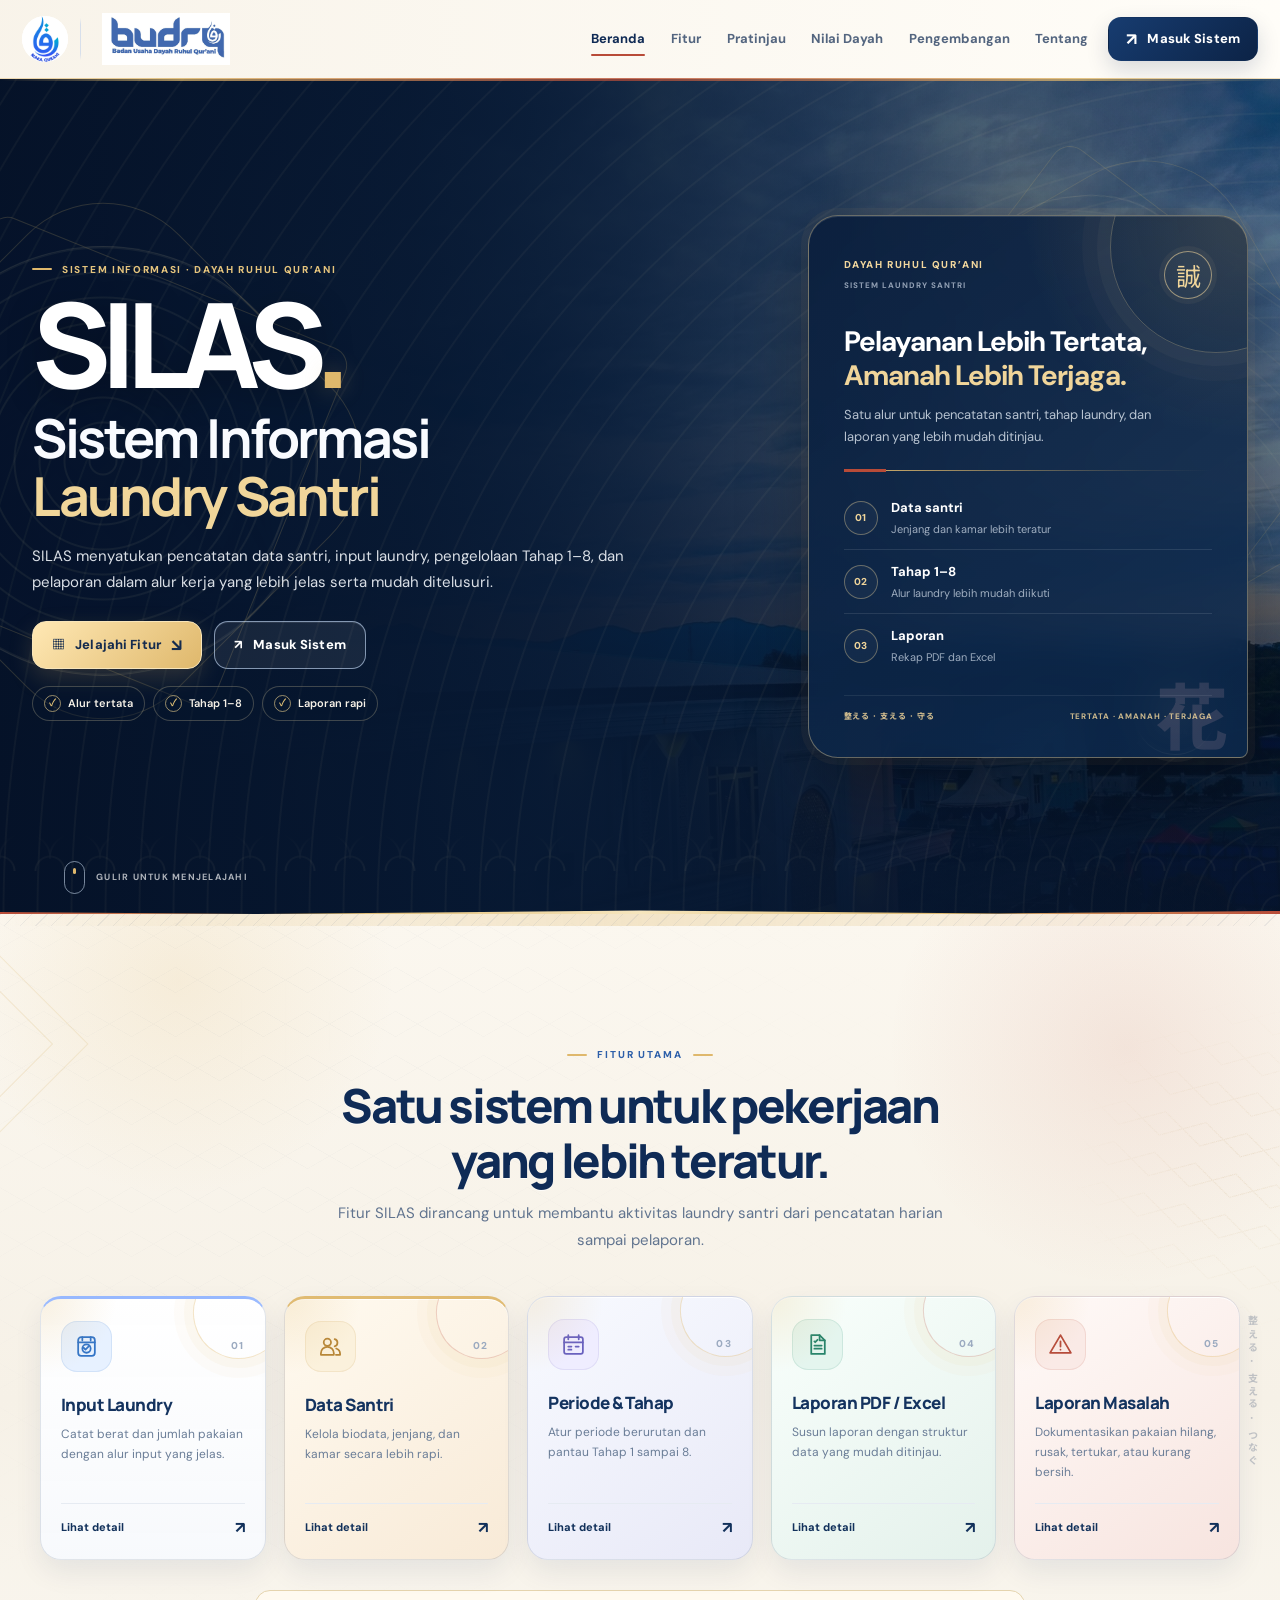
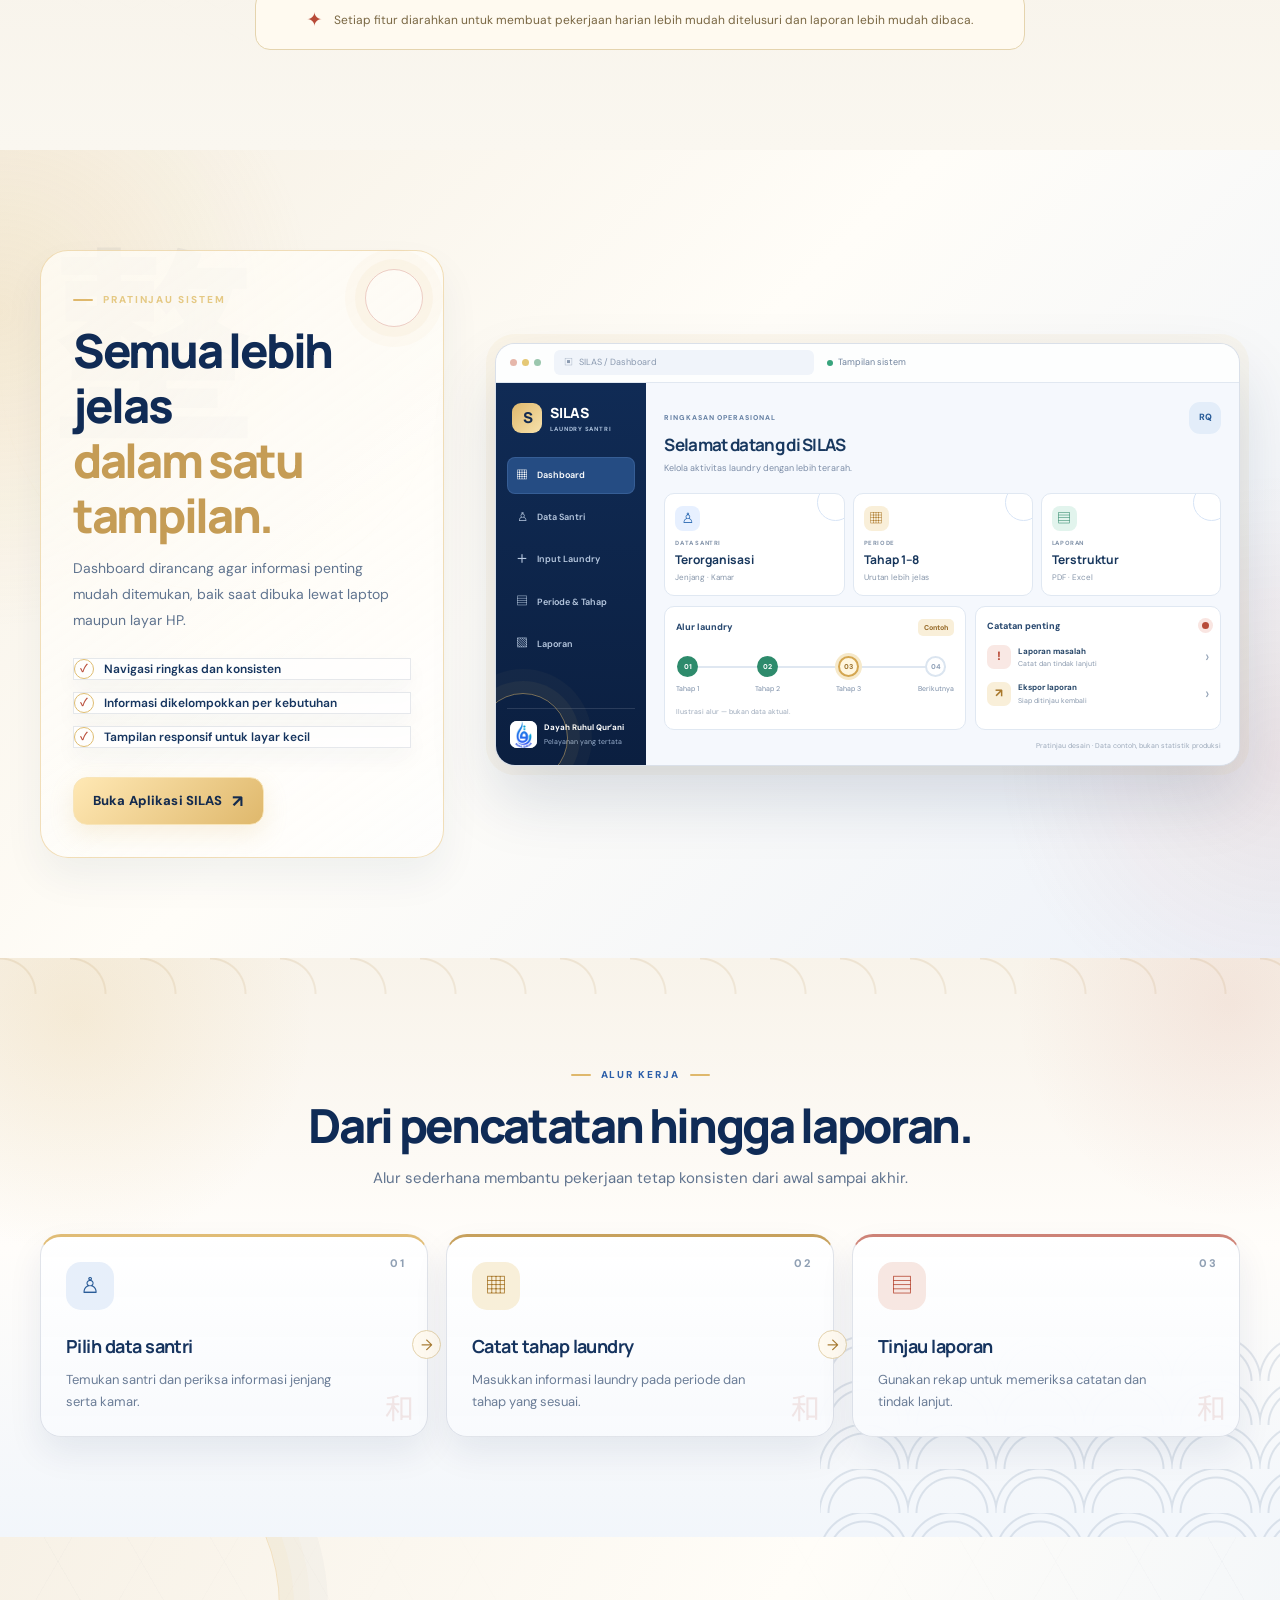
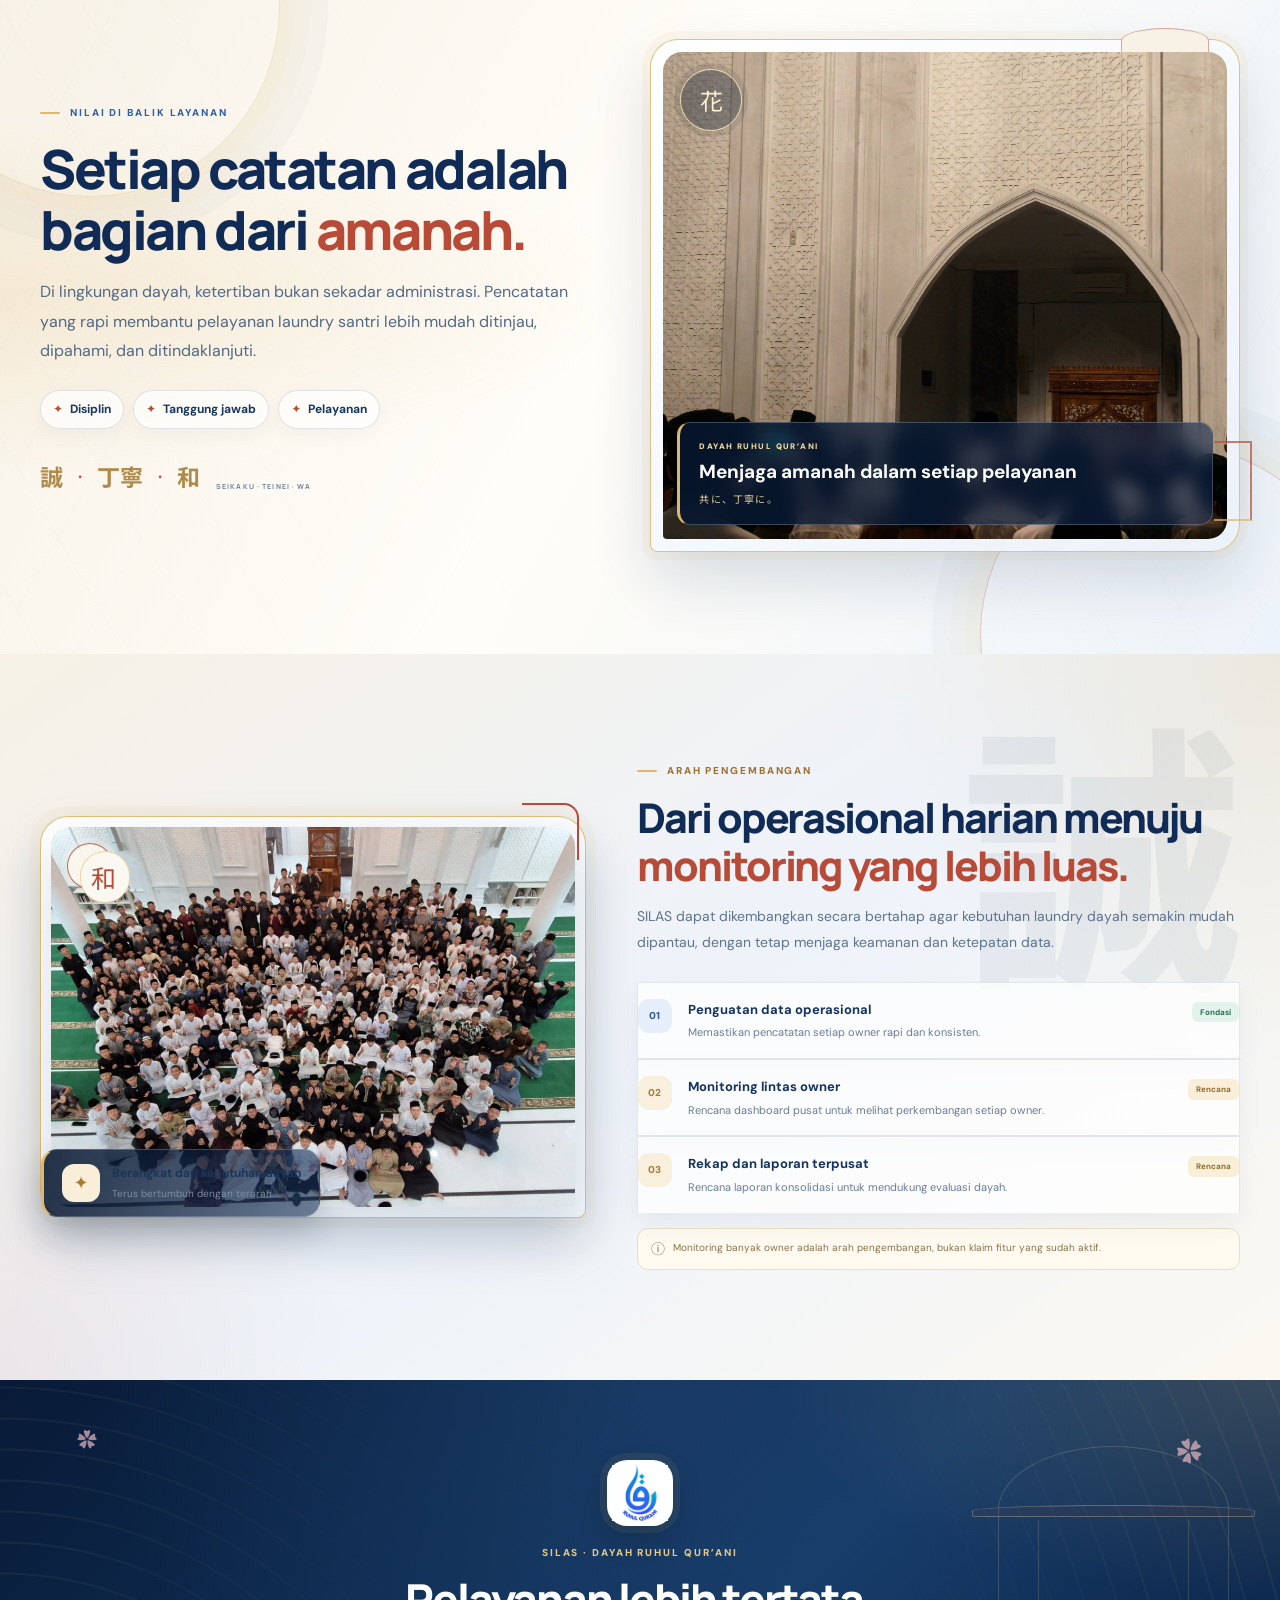
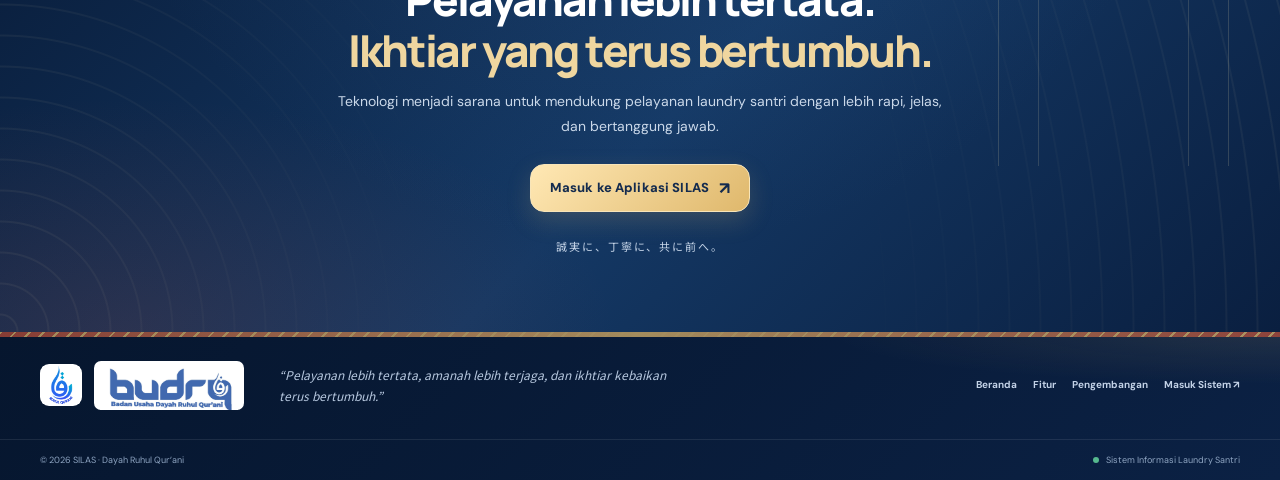
==== landing.html @ 818251e2 "Update SILAS cinematic login animation" ====
<!doctype html>
<html lang="id">
<head>
  <meta charset="utf-8">
  <meta name="viewport" content="width=device-width, initial-scale=1, viewport-fit=cover">
  <meta name="theme-color" content="#102b55">
  <meta name="description" content="SILAS — Sistem Informasi Laundry Santri Dayah Ruhul Qur’ani. Pengelolaan laundry yang lebih tertata, mudah dipantau, dan informatif.">
  <title>SILAS — Sistem Informasi Laundry Santri</title>
  <link rel="preload" as="image" href="./assets/landing/hero-masjid.jpg" fetchpriority="high">
  <link rel="stylesheet" href="./landing.css">
</head>
<body>
  <div class="intro-screen" id="introScreen" aria-label="Pembuka SILAS">
    <div class="intro-japanese-pattern" aria-hidden="true"></div>
    <div class="intro-sun" aria-hidden="true"></div>
    <div class="intro-orbit intro-orbit-one" aria-hidden="true"></div>
    <div class="intro-orbit intro-orbit-two" aria-hidden="true"></div>
    <div class="intro-emblem">
      <span class="intro-emblem-ring" aria-hidden="true"></span>
      <img src="./assets/landing/logo-ruhul-qurani.png" alt="Logo Dayah Ruhul Qur’ani">
      <span class="intro-emblem-glint" aria-hidden="true"></span>
    </div>
    <span class="intro-kicker">DAYAH RUHUL QUR’ANI</span>
    <h2 class="intro-title">Pelayanan Lebih Tertata</h2>
    <p class="intro-subtitle">SILAS · Sistem Informasi Laundry Santri</p>
    <span class="intro-japanese" lang="ja">誠実 · 丁寧 · 責任</span>
    <div class="intro-loader" aria-hidden="true"><span></span></div>
    <button class="intro-skip" id="skipIntro" type="button">Lewati pembuka <span aria-hidden="true">↗</span></button>
  </div>
  <div class="scroll-progress" id="scrollProgress" aria-hidden="true"></div>
  <header class="site-header" id="siteHeader">
    <div class="header-inner">
      <a class="brand-lockup" href="#beranda" aria-label="SILAS — Beranda">
        <span class="brand-rq-wrap"><img class="brand-rq" src="./assets/landing/logo-ruhul-qurani.png" alt="Logo Dayah Ruhul Qur’ani"></span>
        <span class="brand-divider" aria-hidden="true"></span>
        <span class="brand-bud-wrap"><img class="brand-bud" src="./assets/landing/logo-bud-rq.jpg" alt="Logo Badan Usaha Dayah Ruhul Qur’ani"></span>
      </a>

      <nav class="nav-menu" id="navMenu" aria-label="Navigasi utama">
        <a class="nav-link active" href="#beranda">Beranda</a>
        <a class="nav-link" href="#fitur">Fitur</a>
        <a class="nav-link" href="#pratinjau">Pratinjau</a>
        <a class="nav-link" href="#semangat">Nilai Dayah</a>
        <a class="nav-link" href="#pengembangan">Pengembangan</a>
        <a class="nav-link" href="#tentang">Tentang</a>
        <a class="nav-mobile-cta" href="./sistem.html">Masuk ke SILAS <span aria-hidden="true">↗</span></a>
      </nav>

      <div class="header-actions">
        <a class="button button-navy header-cta" href="./sistem.html"><span class="button-icon" aria-hidden="true">↗</span><span class="header-cta-label">Masuk Sistem</span></a>
        <button class="menu-toggle" id="menuToggle" type="button" aria-label="Buka menu" aria-controls="navMenu" aria-expanded="false">
          <span></span><span></span><span></span>
        </button>
      </div>
    </div>
  </header>

  <main>
    <section class="hero" id="beranda" aria-labelledby="heroTitle">
      <div class="hero-shade" aria-hidden="true"></div>
      <div class="hero-particles" id="heroParticles" aria-hidden="true"></div>
      <div class="hero-pattern hero-pattern-left" aria-hidden="true"></div>
      <div class="hero-pattern hero-pattern-right" aria-hidden="true"></div>
      <div class="hero-torii-outline" aria-hidden="true"><span></span></div>
      <div class="hero-japanese-seal" aria-hidden="true"><span lang="ja">誠</span><small>SEISHIN</small></div>
      <div class="hero-seigaiha" aria-hidden="true"></div>
      <div class="hero-inner page-width">
        <div class="hero-copy">
          <div class="eyebrow eyebrow-light"><span class="eyebrow-mark"></span> SISTEM INFORMASI · DAYAH RUHUL QUR’ANI</div>
          <div class="hero-wordmark" aria-label="SILAS">SILAS<span>.</span></div>
          <h1 id="heroTitle">Sistem Informasi<br><em>Laundry Santri</em></h1>
          <p class="hero-description">SILAS menyatukan pencatatan data santri, input laundry, pengelolaan Tahap 1–8, dan pelaporan dalam alur kerja yang lebih jelas serta mudah ditelusuri.</p>
          <div class="hero-actions">
            <a class="button button-gold" href="#fitur"><span aria-hidden="true">▦</span> Jelajahi Fitur <span class="button-arrow" aria-hidden="true">↘</span></a>
            <a class="button button-glass" href="./sistem.html"><span aria-hidden="true">↗</span> Masuk Sistem</a>
          </div>
          <div class="hero-assurances" aria-label="Keunggulan SILAS">
            <span><i aria-hidden="true">✓</i> Alur tertata</span>
            <span><i aria-hidden="true">✓</i> Tahap 1–8</span>
            <span><i aria-hidden="true">✓</i> Laporan rapi</span>
          </div>
        </div>
        <aside class="hero-panel reveal" aria-label="Ringkasan SILAS">
          <div class="hero-panel-heading">
            <div>
              <span class="hero-panel-kicker">DAYAH RUHUL QUR’ANI</span>
              <span class="hero-panel-overline">SISTEM LAUNDRY SANTRI</span>
            </div>
            <span class="hero-panel-seal" lang="ja" aria-label="Makoto, ketulusan">誠</span>
          </div>

          <h2>Pelayanan Lebih Tertata,<br><em>Amanah Lebih Terjaga.</em></h2>
          <p class="hero-panel-description">Satu alur untuk pencatatan santri, tahap laundry, dan laporan yang lebih mudah ditinjau.</p>

          <div class="hero-panel-divider" aria-hidden="true"><span></span></div>

          <div class="hero-panel-points">
            <div class="hero-panel-point">
              <span class="hero-point-number">01</span>
              <span><strong>Data santri</strong><small>Jenjang dan kamar lebih teratur</small></span>
            </div>
            <div class="hero-panel-point">
              <span class="hero-point-number">02</span>
              <span><strong>Tahap 1–8</strong><small>Alur laundry lebih mudah diikuti</small></span>
            </div>
            <div class="hero-panel-point">
              <span class="hero-point-number">03</span>
              <span><strong>Laporan</strong><small>Rekap PDF dan Excel</small></span>
            </div>
          </div>

          <div class="hero-panel-footer">
            <span lang="ja">整える · 支える · 守る</span>
            <span>TERTATA · AMANAH · TERJAGA</span>
          </div>
        </aside>
        <a class="scroll-cue" href="#fitur" aria-label="Gulir ke fitur"><span></span> GULIR UNTUK MENJELAJAHI</a>
      </div>
      <div class="hero-bottom-accent" aria-hidden="true"></div>
    </section>

    <section class="section features-section" id="fitur" aria-labelledby="featuresTitle">
      <div class="section-ornament ornament-left" aria-hidden="true"></div>
      <div class="asanoha-watermark asanoha-watermark-features" aria-hidden="true"></div>
      <div class="japanese-side-label" lang="ja" aria-hidden="true">整える · 支える · つなぐ</div>
      <div class="page-width">
        <div class="section-heading reveal">
          <span class="eyebrow"><span class="eyebrow-mark"></span> FITUR UTAMA <span class="eyebrow-mark"></span></span>
          <h2 id="featuresTitle">Satu sistem untuk pekerjaan<br class="desktop-break"> yang lebih teratur.</h2>
          <p>Fitur SILAS dirancang untuk membantu aktivitas laundry santri dari pencatatan harian sampai pelaporan.</p>
        </div>

        <div class="feature-grid">
          <article class="feature-card feature-blue reveal" style="--reveal-delay:0ms">
            <div class="feature-card-top"><span class="feature-icon" aria-hidden="true"><svg viewBox="0 0 24 24"><rect x="4" y="3" width="16" height="18" rx="3"/><path d="M8 3v3m8-3v3M4 8h16"/><circle cx="12" cy="14" r="4"/><path d="M14.8 11.2 11 15l-1.8-1.8"/></svg></span><span class="feature-number">01</span></div>
            <h3>Input Laundry</h3><p>Catat berat dan jumlah pakaian dengan alur input yang jelas.</p>
            <button class="feature-detail" type="button" data-feature="input">Lihat detail <span aria-hidden="true">↗</span></button>
          </article>
          <article class="feature-card feature-gold reveal" style="--reveal-delay:70ms">
            <div class="feature-card-top"><span class="feature-icon" aria-hidden="true"><svg viewBox="0 0 24 24"><circle cx="9" cy="8" r="3.5"/><path d="M2.8 20v-1.5a6.2 6.2 0 0 1 12.4 0V20z"/><path d="M16 5a3.5 3.5 0 0 1 0 6.8m1.5 2.1a5.4 5.4 0 0 1 3.7 5.1V20h-4"/></svg></span><span class="feature-number">02</span></div>
            <h3>Data Santri</h3><p>Kelola biodata, jenjang, dan kamar secara lebih rapi.</p>
            <button class="feature-detail" type="button" data-feature="santri">Lihat detail <span aria-hidden="true">↗</span></button>
          </article>
          <article class="feature-card feature-indigo reveal" style="--reveal-delay:140ms">
            <div class="feature-card-top"><span class="feature-icon" aria-hidden="true"><svg viewBox="0 0 24 24"><rect x="3" y="5" width="18" height="16" rx="2"/><path d="M7 3v4m10-4v4M3 10h18M7 14h3m4 0h3m-10 3h3"/></svg></span><span class="feature-number">03</span></div>
            <h3>Periode &amp; Tahap</h3><p>Atur periode berurutan dan pantau Tahap 1 sampai 8.</p>
            <button class="feature-detail" type="button" data-feature="periode">Lihat detail <span aria-hidden="true">↗</span></button>
          </article>
          <article class="feature-card feature-green reveal" style="--reveal-delay:210ms">
            <div class="feature-card-top"><span class="feature-icon" aria-hidden="true"><svg viewBox="0 0 24 24"><path d="M6 3h8l5 5v13H6z"/><path d="M14 3v5h5M9 13h7m-7 3h7"/><path d="m9 9 .8.8L12 7.5"/></svg></span><span class="feature-number">04</span></div>
            <h3>Laporan PDF / Excel</h3><p>Susun laporan dengan struktur data yang mudah ditinjau.</p>
            <button class="feature-detail" type="button" data-feature="laporan">Lihat detail <span aria-hidden="true">↗</span></button>
          </article>
          <article class="feature-card feature-red reveal" style="--reveal-delay:280ms">
            <div class="feature-card-top"><span class="feature-icon" aria-hidden="true"><svg viewBox="0 0 24 24"><path d="M12 3 22 20H2z"/><path d="M12 9v5m0 3h.01"/></svg></span><span class="feature-number">05</span></div>
            <h3>Laporan Masalah</h3><p>Dokumentasikan pakaian hilang, rusak, tertukar, atau kurang bersih.</p>
            <button class="feature-detail" type="button" data-feature="masalah">Lihat detail <span aria-hidden="true">↗</span></button>
          </article>
        </div>
        <div class="section-note reveal"><span class="note-symbol" aria-hidden="true">✦</span><p>Setiap fitur diarahkan untuk membuat pekerjaan harian lebih mudah ditelusuri dan laporan lebih mudah dibaca.</p></div>
      </div>
    </section>

    <section class="section preview-section" id="pratinjau" aria-labelledby="previewTitle">
      <div class="page-width preview-layout">
        <div class="preview-copy reveal">
          <span class="eyebrow eyebrow-light"><span class="eyebrow-mark"></span> PRATINJAU SISTEM</span>
          <h2 id="previewTitle">Semua lebih jelas<br><em>dalam satu tampilan.</em></h2>
          <p>Dashboard dirancang agar informasi penting mudah ditemukan, baik saat dibuka lewat laptop maupun layar HP.</p>
          <ul class="check-list">
            <li><span>✓</span> Navigasi ringkas dan konsisten</li>
            <li><span>✓</span> Informasi dikelompokkan per kebutuhan</li>
            <li><span>✓</span> Tampilan responsif untuk layar kecil</li>
          </ul>
          <a class="button button-gold" href="./sistem.html">Buka Aplikasi SILAS <span class="button-arrow" aria-hidden="true">↗</span></a>
        </div>

        <div class="dashboard-window reveal" aria-label="Ilustrasi tampilan dashboard SILAS">
          <div class="window-chrome"><div class="window-dots"><i></i><i></i><i></i></div><div class="window-address"><span>▣</span> SILAS / Dashboard</div><span class="window-status"><i></i> Tampilan sistem</span></div>
          <div class="dashboard-layout">
            <aside class="preview-sidebar">
              <div class="preview-brand"><span class="preview-brand-icon">S</span><span>SILAS<small>LAUNDRY SANTRI</small></span></div>
              <div class="preview-nav active"><span>▦</span> Dashboard</div><div class="preview-nav"><span>♙</span> Data Santri</div><div class="preview-nav"><span>＋</span> Input Laundry</div><div class="preview-nav"><span>▤</span> Periode &amp; Tahap</div><div class="preview-nav"><span>▧</span> Laporan</div>
              <div class="preview-sidebar-bottom"><span class="preview-mini-logo"><img src="./assets/landing/logo-ruhul-qurani.png" alt=""></span><span>Dayah Ruhul Qur’ani<small>Pelayanan yang tertata</small></span></div>
            </aside>
            <div class="preview-main">
              <div class="preview-topline"><div><span class="preview-kicker">RINGKASAN OPERASIONAL</span><h3>Selamat datang di SILAS</h3><p>Kelola aktivitas laundry dengan lebih terarah.</p></div><span class="preview-avatar">RQ</span></div>
              <div class="preview-metrics">
                <div class="preview-metric metric-one"><span class="metric-symbol">♙</span><span class="metric-label">DATA SANTRI</span><strong>Terorganisasi</strong><small>Jenjang · Kamar</small></div>
                <div class="preview-metric metric-two"><span class="metric-symbol">▦</span><span class="metric-label">PERIODE</span><strong>Tahap 1–8</strong><small>Urutan lebih jelas</small></div>
                <div class="preview-metric metric-three"><span class="metric-symbol">▤</span><span class="metric-label">LAPORAN</span><strong>Terstruktur</strong><small>PDF · Excel</small></div>
              </div>
              <div class="preview-bottom-grid">
                <div class="preview-panel"><div class="panel-heading"><span>Alur laundry</span><span class="panel-chip">Contoh</span></div><div class="stage-rail"><div class="stage-line"></div><div class="stage-item done"><span>01</span><small>Tahap 1</small></div><div class="stage-item done"><span>02</span><small>Tahap 2</small></div><div class="stage-item current"><span>03</span><small>Tahap 3</small></div><div class="stage-item"><span>04</span><small>Berikutnya</small></div></div><p class="panel-footnote">Ilustrasi alur — bukan data aktual.</p></div>
                <div class="preview-panel issue-panel"><div class="panel-heading"><span>Catatan penting</span><span class="issue-dot"></span></div><div class="issue-row"><span class="issue-icon">!</span><span><strong>Laporan masalah</strong><small>Catat dan tindak lanjuti</small></span><span class="issue-chevron">›</span></div><div class="issue-row"><span class="issue-icon gold-icon">↗</span><span><strong>Ekspor laporan</strong><small>Siap ditinjau kembali</small></span><span class="issue-chevron">›</span></div></div>
              </div>
              <div class="preview-disclaimer">Pratinjau desain · Data contoh, bukan statistik produksi</div>
            </div>
          </div>
        </div>
      </div>
    </section>

    <section class="section workflow-section" id="alur" aria-labelledby="workflowTitle">
      <div class="seigaiha-watermark" aria-hidden="true"></div>
      <div class="page-width">
        <div class="section-heading reveal">
          <span class="eyebrow"><span class="eyebrow-mark"></span> ALUR KERJA <span class="eyebrow-mark"></span></span>
          <h2 id="workflowTitle">Dari pencatatan hingga laporan.</h2>
          <p>Alur sederhana membantu pekerjaan tetap konsisten dari awal sampai akhir.</p>
        </div>
        <div class="workflow-grid">
          <article class="workflow-step reveal"><span class="workflow-index">01</span><span class="workflow-icon" aria-hidden="true">♙</span><h3>Pilih data santri</h3><p>Temukan santri dan periksa informasi jenjang serta kamar.</p><span class="workflow-connector" aria-hidden="true">→</span></article>
          <article class="workflow-step reveal" style="--reveal-delay:90ms"><span class="workflow-index">02</span><span class="workflow-icon" aria-hidden="true">▦</span><h3>Catat tahap laundry</h3><p>Masukkan informasi laundry pada periode dan tahap yang sesuai.</p><span class="workflow-connector" aria-hidden="true">→</span></article>
          <article class="workflow-step reveal" style="--reveal-delay:180ms"><span class="workflow-index">03</span><span class="workflow-icon" aria-hidden="true">▤</span><h3>Tinjau laporan</h3><p>Gunakan rekap untuk memeriksa catatan dan tindak lanjut.</p></article>
        </div>
      </div>
    </section>

    <section class="section spirit-section" id="semangat" aria-labelledby="spiritTitle">
      <div class="spirit-pattern spirit-pattern-left" aria-hidden="true"></div>
      <div class="spirit-pattern spirit-pattern-right" aria-hidden="true"></div>
      <div class="page-width spirit-layout">
        <div class="spirit-copy reveal">
          <span class="eyebrow"><span class="eyebrow-mark"></span> NILAI DI BALIK LAYANAN</span>
          <h2 id="spiritTitle">Setiap catatan adalah bagian dari <em>amanah.</em></h2>
          <p>Di lingkungan dayah, ketertiban bukan sekadar administrasi. Pencatatan yang rapi membantu pelayanan laundry santri lebih mudah ditinjau, dipahami, dan ditindaklanjuti.</p>
          <div class="spirit-values">
            <span><i aria-hidden="true">✦</i> Disiplin</span>
            <span><i aria-hidden="true">✦</i> Tanggung jawab</span>
            <span><i aria-hidden="true">✦</i> Pelayanan</span>
          </div>
          <div class="spirit-japanese" lang="ja" aria-label="Ketulusan, ketelitian, dan harmoni">
            <span>誠</span><i>·</i><span>丁寧</span><i>·</i><span>和</span>
            <small>SEIKAKU · TEINEI · WA</small>
          </div>
        </div>
        <figure class="spirit-photo-frame reveal">
          <span class="spirit-photo-ring" aria-hidden="true"></span>
          <img src="./assets/landing/santri-ibadah.jpg" alt="Santri Dayah Ruhul Qur’ani berdiri dalam saf di dalam masjid" loading="lazy">
          <figcaption>
            <span class="spirit-caption-kicker">DAYAH RUHUL QUR’ANI</span>
            <strong>Menjaga amanah dalam setiap pelayanan</strong>
            <span class="spirit-caption-jp" lang="ja">共に、丁寧に。</span>
          </figcaption>
          <span class="spirit-photo-corner" aria-hidden="true"></span>
        </figure>
      </div>
    </section>

    <section class="section vision-section" id="pengembangan" aria-labelledby="visionTitle">
      <div class="page-width vision-layout">
        <div class="vision-photo-wrap reveal">
          <img class="vision-photo" src="./assets/landing/santri-group.jpg" alt="Santri Dayah Ruhul Qur’ani berkumpul bersama di dalam masjid" loading="lazy">
          <div class="vision-photo-label"><span class="vision-label-icon" aria-hidden="true">✦</span><span><strong>Berangkat dari kebutuhan dayah</strong><small>Terus bertumbuh dengan terarah</small></span></div>
          <div class="photo-corner" aria-hidden="true"></div>
        </div>
        <div class="vision-copy reveal">
          <span class="eyebrow"><span class="eyebrow-mark"></span> ARAH PENGEMBANGAN</span>
          <h2 id="visionTitle">Dari operasional harian menuju <em>monitoring yang lebih luas.</em></h2>
          <p>SILAS dapat dikembangkan secara bertahap agar kebutuhan laundry dayah semakin mudah dipantau, dengan tetap menjaga keamanan dan ketepatan data.</p>
          <div class="roadmap-list">
            <div class="roadmap-item"><span class="roadmap-icon">01</span><div><strong>Penguatan data operasional</strong><p>Memastikan pencatatan setiap owner rapi dan konsisten.</p></div><span class="roadmap-status status-current">Fondasi</span></div>
            <div class="roadmap-item"><span class="roadmap-icon">02</span><div><strong>Monitoring lintas owner</strong><p>Rencana dashboard pusat untuk melihat perkembangan setiap owner.</p></div><span class="roadmap-status status-plan">Rencana</span></div>
            <div class="roadmap-item"><span class="roadmap-icon">03</span><div><strong>Rekap dan laporan terpusat</strong><p>Rencana laporan konsolidasi untuk mendukung evaluasi dayah.</p></div><span class="roadmap-status status-plan">Rencana</span></div>
          </div>
          <p class="vision-disclaimer"><span aria-hidden="true">ⓘ</span> Monitoring banyak owner adalah arah pengembangan, bukan klaim fitur yang sudah aktif.</p>
        </div>
      </div>
    </section>

    <section class="closing-section" id="tentang" aria-labelledby="closingTitle">
      <div class="closing-pattern" aria-hidden="true"></div>
      <div class="closing-torii" aria-hidden="true"><span></span></div>
      <div class="closing-sakura" aria-hidden="true"><span>✿</span><span>✿</span><span>✿</span></div>
      <div class="page-width closing-inner reveal">
        <div class="closing-emblem"><img src="./assets/landing/logo-ruhul-qurani.png" alt="Logo Ruhul Qur’ani" loading="lazy"></div>
        <span class="eyebrow eyebrow-light">SILAS · DAYAH RUHUL QUR’ANI</span>
        <h2 id="closingTitle">Pelayanan lebih tertata.<br><em>Ikhtiar yang terus bertumbuh.</em></h2>
        <p>Teknologi menjadi sarana untuk mendukung pelayanan laundry santri dengan lebih rapi, jelas, dan bertanggung jawab.</p>
        <a class="button button-gold closing-button" href="./sistem.html">Masuk ke Aplikasi SILAS <span class="button-arrow" aria-hidden="true">↗</span></a>
        <div class="closing-jp" lang="ja">誠実に、丁寧に、共に前へ。</div>
      </div>
    </section>
  </main>

  <footer class="site-footer">
    <div class="page-width footer-main">
      <a class="footer-brand" href="#beranda" aria-label="Kembali ke atas"><span class="footer-logo-rq"><img src="./assets/landing/logo-ruhul-qurani.png" alt="Logo Dayah Ruhul Qur’ani" loading="lazy"></span><span class="footer-logo-bud"><img src="./assets/landing/logo-bud-rq.jpg" alt="Logo BUD RQ" loading="lazy"></span></a>
      <p class="footer-motto">“Pelayanan lebih tertata, amanah lebih terjaga, dan ikhtiar kebaikan terus bertumbuh.”</p>
      <div class="footer-links"><a href="#beranda">Beranda</a><a href="#fitur">Fitur</a><a href="#pengembangan">Pengembangan</a><a href="./sistem.html">Masuk Sistem ↗</a></div>
    </div>
    <div class="footer-bottom"><div class="page-width"><span>© <span id="currentYear">2026</span> SILAS · Dayah Ruhul Qur’ani</span><span class="footer-bottom-note"><i aria-hidden="true"></i> Sistem Informasi Laundry Santri</span></div></div>
  </footer>

  <dialog class="feature-dialog" id="featureDialog" aria-labelledby="dialogTitle">
    <form method="dialog"><button class="dialog-close" aria-label="Tutup detail" value="close">×</button></form>
    <div class="dialog-symbol" id="dialogSymbol" aria-hidden="true">✦</div>
    <span class="eyebrow" id="dialogEyebrow">FITUR SILAS</span>
    <h2 id="dialogTitle">Detail Fitur</h2>
    <p id="dialogDescription"></p>
    <ul class="dialog-points" id="dialogPoints"></ul>
    <a class="button button-navy dialog-cta" href="./sistem.html">Masuk Sistem <span aria-hidden="true">↗</span></a>
    <p class="dialog-note">Fitur dan data operasional tersedia setelah masuk ke aplikasi.</p>
  </dialog>
  <div class="toast" id="toast" role="status" aria-live="polite"></div>
  <script src="./landing.js" defer></script>
</body>
</html>
---- landing.css ----
@import url('https://fonts.googleapis.com/css2?family=DM+Sans:wght@400;500;600;700&family=Manrope:wght@400;500;600;700;800&family=Noto+Sans+JP:wght@400;500;600;700&display=swap');
:root{--navy:#102b55;--navy-deep:#071a37;--blue:#2d5fa9;--blue-bright:#3d77c5;--ivory:#fbf8f1;--paper:#fffdf9;--ink:#142847;--muted:#657894;--line:#dce5f0;--gold:#dfb86c;--gold-light:#f5dfaa;--verm:#b64b3b;--teal:#208f8c;--green:#24765c;--shadow:0 18px 48px rgba(18,43,83,.12);--radius:24px;--page:1200px;scroll-behavior:smooth;color-scheme:light}
*{box-sizing:border-box}html{scroll-padding-top:90px;overflow-x:clip}body{margin:0;min-width:320px;overflow-x:clip;background:var(--ivory);color:var(--ink);font-family:'DM Sans','Noto Sans JP',system-ui,-apple-system,sans-serif;line-height:1.6;-webkit-font-smoothing:antialiased;text-rendering:optimizeLegibility}img{max-width:100%;display:block}a{color:inherit;text-decoration:none}button{font:inherit}button,a{-webkit-tap-highlight-color:transparent}button:focus-visible,a:focus-visible{outline:3px solid var(--gold);outline-offset:4px}::selection{background:#f1d79e;color:var(--navy)}.page-width{width:min(var(--page),calc(100% - 56px));margin-inline:auto}
.scroll-progress{position:fixed;z-index:1000;top:0;left:0;height:3px;width:0;background:linear-gradient(90deg,var(--gold),var(--verm));box-shadow:0 0 12px #dfb86c80}.site-header{position:sticky;top:0;z-index:100;background:rgba(255,253,249,.93);border-bottom:1px solid rgba(16,43,85,.09);backdrop-filter:blur(18px);transition:box-shadow .25s ease,background .25s ease}.site-header.scrolled{box-shadow:0 8px 26px rgba(9,31,62,.1);background:rgba(255,253,249,.97)}.header-inner{width:min(1320px,calc(100% - 44px));min-height:78px;margin:auto;display:flex;align-items:center;justify-content:space-between;gap:20px}.brand-lockup{display:flex;align-items:center;gap:13px;min-width:0;flex-shrink:0}.brand-bud-wrap{width:174px;display:flex;align-items:center}.brand-bud{width:100%;height:auto;object-fit:contain}.brand-divider{height:38px;width:1px;background:#d7dfeb}.brand-rq-wrap{width:42px;height:42px;display:grid;place-items:center;flex-shrink:0}.brand-rq{width:100%;height:100%;object-fit:contain}.nav-menu{display:flex;align-items:center;justify-content:center;gap:clamp(12px,2vw,27px);margin-left:auto}.nav-link{position:relative;padding:9px 0;color:#53657f;font-size:13px;font-weight:700;white-space:nowrap;transition:color .2s ease}.nav-link:after{content:"";position:absolute;left:0;right:100%;bottom:2px;height:2px;background:var(--verm);border-radius:2px;transition:right .25s ease}.nav-link:hover,.nav-link.active{color:var(--navy)}.nav-link:hover:after,.nav-link.active:after{right:0}.header-actions{display:flex;align-items:center;gap:9px;flex-shrink:0}.button{display:inline-flex;align-items:center;justify-content:center;gap:10px;min-height:48px;padding:0 19px;border:1px solid transparent;border-radius:14px;font-size:13px;font-weight:800;line-height:1.2;letter-spacing:.01em;transition:transform .22s ease,box-shadow .22s ease,background .22s ease,border-color .22s ease;cursor:pointer}.button:hover{transform:translateY(-2px)}.button:active{transform:translateY(0) scale(.985)}.button-navy{color:#fff;background:linear-gradient(135deg,#173c70,#0c2346);box-shadow:0 9px 22px #0b234528}.button-navy:hover{box-shadow:0 13px 26px #0b234540}.button-icon{font-size:17px}.header-cta{min-height:44px;padding:0 17px;border-radius:13px}.menu-toggle{display:none;width:42px;height:42px;border:1px solid #dce5f0;border-radius:13px;background:#fff;color:var(--navy);align-items:center;justify-content:center;flex-direction:column;gap:5px;cursor:pointer}.menu-toggle span{width:17px;height:2px;border-radius:2px;background:currentColor;transition:transform .2s ease,opacity .2s ease}.menu-toggle[aria-expanded=true] span:first-child{transform:translateY(7px) rotate(45deg)}.menu-toggle[aria-expanded=true] span:nth-child(2){opacity:0}.menu-toggle[aria-expanded=true] span:last-child{transform:translateY(-7px) rotate(-45deg)}.nav-mobile-cta{display:none}
.hero{position:relative;isolation:isolate;min-height:min(740px,calc(100svh - 78px));display:flex;align-items:center;overflow:hidden;background:#0a1d3b url('./assets/landing/hero-masjid.jpg') center 43%/cover no-repeat;color:#fff}.hero:before{content:"";position:absolute;inset:0;z-index:-2;background:linear-gradient(90deg,rgba(5,20,44,.97) 0%,rgba(7,28,59,.9) 32%,rgba(7,28,59,.55) 58%,rgba(6,24,48,.18) 100%),linear-gradient(0deg,rgba(5,18,39,.65),transparent 36%)}.hero-shade{position:absolute;inset:0;z-index:-1;background:radial-gradient(ellipse at 17% 44%,rgba(35,88,158,.27),transparent 43%)}.hero-inner{position:relative;display:flex;align-items:center;min-height:inherit;padding-top:70px;padding-bottom:92px}.hero-copy{position:relative;z-index:2;max-width:610px;animation:heroIn .8s cubic-bezier(.2,.8,.2,1) both}.eyebrow{display:inline-flex;align-items:center;gap:10px;color:var(--blue);font-size:10px;font-weight:800;letter-spacing:.19em;line-height:1.6}.eyebrow-light{color:#e2c889}.eyebrow-mark{display:inline-block;width:20px;height:2px;border-radius:2px;background:var(--gold)}.hero-wordmark{margin:14px 0 -6px;font-family:'Manrope','Noto Sans JP',sans-serif;font-size:clamp(72px,9.5vw,126px);font-weight:800;line-height:.96;letter-spacing:-.075em;color:#fff;text-shadow:0 7px 28px #06152d55}.hero-wordmark span{color:var(--gold);text-shadow:0 0 24px #e6bd704f}.hero h1{max-width:580px;margin:20px 0 15px;font-family:'Manrope','Noto Sans JP',sans-serif;font-size:clamp(25px,3.3vw,40px);font-weight:700;line-height:1.19;letter-spacing:-.045em;color:#f9fbff}.hero h1 em{font-style:normal;color:#f2dba8}.hero-description{max-width:510px;margin:0;color:#d6e1f1;font-size:clamp(14px,1.35vw,16px);line-height:1.8}.hero-actions{display:flex;flex-wrap:wrap;gap:12px;margin-top:28px}.button-gold{background:linear-gradient(135deg,#ffe8b4,#dfb86c);color:#142b4e;box-shadow:0 9px 24px #dbb46930;border-color:#f8e5b9}.button-gold:hover{box-shadow:0 13px 30px #dbb46950}.button-arrow{font-size:17px;transition:transform .2s ease}.button:hover .button-arrow{transform:translate(2px,-2px)}.button-glass{border-color:#c2d8f5a3;background:#ffffff12;color:#fff;backdrop-filter:blur(12px);box-shadow:inset 0 1px #ffffff18}.button-glass:hover{background:#ffffff22}.hero-assurances{display:flex;flex-wrap:wrap;gap:15px 21px;margin-top:27px;color:#d3e0f0;font-size:11px;font-weight:600}.hero-assurances span{display:inline-flex;align-items:center;gap:7px}.hero-assurances i{display:grid;place-items:center;width:17px;height:17px;border:1px solid #e2c889a6;border-radius:50%;font-size:10px;font-style:normal;color:#f4d99e}.hero-quote{position:absolute;right:0;bottom:110px;width:260px;padding:19px 22px 18px;border:1px solid #ffffff38;border-radius:18px;background:linear-gradient(135deg,#0b244e9c,#071a379c);box-shadow:0 16px 42px #06142a40;backdrop-filter:blur(14px);transform:rotate(1deg);animation:floatIn 1s .2s both}.quote-kicker{font-size:9px;letter-spacing:.2em;color:var(--gold-light);font-weight:800}.hero-quote p{margin:7px 0 8px;font-family:'Noto Sans JP','DM Sans',sans-serif;font-size:18px;line-height:1.5;font-weight:700}.hero-quote p em{font-size:14px;font-style:normal;color:#f0dba8}.quote-line{display:block;width:74px;height:2px;margin:8px 0;background:var(--gold);transform:skewX(-30deg)}.quote-jp{color:#cbd9ee;font-size:10px;letter-spacing:.18em}.hero-pattern{position:absolute;width:170px;height:170px;pointer-events:none;opacity:.35}.hero-pattern:before,.hero-pattern:after{content:"";position:absolute;inset:0;border:1px solid #d8b86d70;transform:rotate(45deg);border-radius:25%}.hero-pattern:after{inset:22px;transform:rotate(22deg);border-radius:5%}.hero-pattern-left{left:-112px;top:20%;}.hero-pattern-right{right:-95px;top:8%;transform:scale(.8) rotate(15deg)}.scroll-cue{position:absolute;left:0;bottom:30px;display:flex;align-items:center;gap:11px;color:#c5d5e9;font-size:9px;letter-spacing:.19em;font-weight:700}.scroll-cue span{width:21px;height:33px;border:1px solid #c5d5e999;border-radius:12px;position:relative}.scroll-cue span:after{content:"";position:absolute;top:6px;left:8px;width:3px;height:6px;border-radius:3px;background:var(--gold);animation:scrollDot 1.5s ease-in-out infinite}.hero-bottom-accent{position:absolute;bottom:-1px;left:0;right:0;height:13px;background:var(--ivory);clip-path:polygon(0 100%,0 40%,20% 80%,50% 10%,78% 70%,100% 20%,100% 100%)}
.section{position:relative;padding:100px 0;overflow:hidden}.features-section{background:var(--ivory)}.section-heading{max-width:760px;margin:0 auto 42px;text-align:center}.section-heading .eyebrow{justify-content:center}.section-heading h2,.preview-copy h2,.vision-copy h2,.closing-inner h2{margin:14px 0 12px;font-family:'Manrope','Noto Sans JP',sans-serif;font-size:clamp(30px,4.2vw,47px);font-weight:800;line-height:1.17;letter-spacing:-.05em;color:var(--navy)}.section-heading>p{max-width:650px;margin:0 auto;color:var(--muted);font-size:15px;line-height:1.8}.desktop-break{display:block}.section-ornament{position:absolute;width:210px;height:210px;border:1px solid #d6b56c3b;transform:rotate(45deg);pointer-events:none}.section-ornament:after{content:"";position:absolute;inset:24px;border:1px solid #d6b56c40}.ornament-left{left:-165px;top:25px}.feature-grid{display:grid;grid-template-columns:repeat(5,minmax(0,1fr));gap:15px;position:relative;z-index:1}.feature-card{position:relative;display:flex;flex-direction:column;min-height:264px;padding:22px 20px 18px;border:1px solid #dfe7f1;border-radius:21px;background:linear-gradient(150deg,#fff 0%,#f9fbff 100%);box-shadow:0 8px 25px #17365d0b;overflow:hidden;transition:transform .28s ease,box-shadow .28s ease,border-color .28s ease}.feature-card:before{content:"";position:absolute;top:0;left:0;right:0;height:4px;background:var(--feature-color,var(--blue))}.feature-card:after{content:"";position:absolute;right:-28px;top:-32px;width:100px;height:100px;border:1px solid color-mix(in srgb,var(--feature-color,var(--blue)) 13%,transparent);border-radius:30%;transform:rotate(30deg);pointer-events:none}.feature-card:hover{transform:translateY(-7px);border-color:color-mix(in srgb,var(--feature-color,var(--blue)) 45%,#fff);box-shadow:0 18px 35px #17365d16}.feature-blue{--feature-color:#3274c7;--feature-tint:#e7f1ff}.feature-gold{--feature-color:#b78637;--feature-tint:#fbf1dc}.feature-indigo{--feature-color:#6961bf;--feature-tint:#efedff}.feature-green{--feature-color:#27846b;--feature-tint:#e4f5ee}.feature-red{--feature-color:#b64b3b;--feature-tint:#faeae6}.feature-card-top{display:flex;align-items:center;justify-content:space-between;margin-bottom:22px}.feature-icon{display:grid;place-items:center;width:51px;height:51px;border-radius:16px;background:var(--feature-tint);color:var(--feature-color);box-shadow:inset 0 0 0 1px color-mix(in srgb,var(--feature-color) 12%,transparent)}.feature-icon svg{width:25px;height:25px;fill:none;stroke:currentColor;stroke-width:1.7;stroke-linecap:round;stroke-linejoin:round}.feature-number{font-size:10px;font-weight:800;letter-spacing:.12em;color:#9baac0}.feature-card h3{position:relative;z-index:1;margin:0 0 8px;font-family:'Manrope',sans-serif;font-size:17px;font-weight:800;line-height:1.3;color:var(--navy);letter-spacing:-.03em}.feature-card p{position:relative;z-index:1;margin:0 0 18px;color:#667893;font-size:12px;line-height:1.7}.feature-detail{display:flex;align-items:center;justify-content:space-between;gap:8px;width:100%;margin-top:auto;padding:11px 0 0;border:0;border-top:1px solid #e6ebf2;background:transparent;color:var(--feature-color);font-size:11px;font-weight:800;text-align:left;cursor:pointer}.feature-detail span{font-size:16px;transition:transform .2s ease}.feature-detail:hover span{transform:translate(3px,-3px)}.section-note{display:flex;align-items:center;justify-content:center;gap:12px;max-width:770px;margin:30px auto 0;padding:14px 19px;border:1px solid #e5d4ae;border-radius:15px;background:#fffaf0;color:#796743}.section-note p{margin:0;font-size:12px;line-height:1.7}.note-symbol{font-size:19px;color:var(--verm)}
.preview-section{background:linear-gradient(145deg,#0c2348,#102f5c 56%,#0a1e3e);color:#fff}.preview-section:before{content:"";position:absolute;right:-130px;top:-200px;width:440px;height:440px;border:1px solid #e0bd7040;border-radius:50%;box-shadow:0 0 0 32px #e0bd7008,0 0 0 64px #e0bd7006}.preview-layout{display:grid;grid-template-columns:minmax(260px,.76fr) minmax(0,1.4fr);align-items:center;gap:46px;position:relative;z-index:1}.preview-copy .eyebrow{color:#e5c984}.preview-copy h2{color:#fff;font-size:clamp(32px,4.2vw,47px)}.preview-copy h2 em{font-style:normal;color:#f0d49a}.preview-copy>p{max-width:420px;color:#c4d2e6;font-size:14px;line-height:1.85}.check-list{display:grid;gap:12px;margin:24px 0 29px;padding:0;list-style:none}.check-list li{display:flex;align-items:center;gap:10px;color:#e0e9f6;font-size:12px;font-weight:600}.check-list li span{display:grid;place-items:center;width:20px;height:20px;border:1px solid #dfbd71;border-radius:50%;color:#f0d79f;font-size:11px;flex-shrink:0}.dashboard-window{min-width:0;overflow:hidden;border:1px solid #ffffff45;border-radius:20px;background:#f6f9fe;color:var(--ink);box-shadow:0 30px 80px #020b1c52;transform:perspective(1200px) rotateY(-2deg);transition:transform .4s ease,box-shadow .4s ease}.dashboard-window:hover{transform:perspective(1200px) rotateY(0) translateY(-4px);box-shadow:0 36px 90px #020b1c70}.window-chrome{height:39px;display:flex;align-items:center;gap:13px;padding:0 14px;background:#fdfefe;border-bottom:1px solid #e1e8f1}.window-dots{display:flex;gap:5px}.window-dots i{width:7px;height:7px;border-radius:50%;background:#e6b7aa}.window-dots i:nth-child(2){background:#e5c875}.window-dots i:nth-child(3){background:#9bc7ae}.window-address{display:flex;align-items:center;gap:6px;min-width:0;flex:1;max-width:260px;padding:5px 10px;border-radius:6px;background:#f0f4fa;color:#8b9ab0;font-size:9px;white-space:nowrap;overflow:hidden}.window-status{display:flex;align-items:center;gap:5px;color:#70839d;font-size:9px;white-space:nowrap}.window-status i{width:6px;height:6px;background:#38a47d;border-radius:50%}.dashboard-layout{display:grid;grid-template-columns:150px minmax(0,1fr);min-height:375px}.preview-sidebar{display:flex;flex-direction:column;padding:17px 11px;background:linear-gradient(180deg,#102b55,#0b1f40);color:#fff}.preview-brand{display:flex;align-items:center;gap:8px;padding:2px 5px 22px;font-family:'Manrope',sans-serif;font-size:14px;font-weight:800;letter-spacing:-.03em}.preview-brand-icon{display:grid;place-items:center;width:30px;height:30px;border-radius:9px;background:linear-gradient(135deg,#dfb86c,#f7e2ad);color:#132b50;font-size:15px}.preview-brand small{display:block;margin-top:1px;color:#a8bdd8;font-family:'DM Sans',sans-serif;font-size:6px;letter-spacing:.13em}.preview-nav{display:flex;align-items:center;gap:8px;margin-bottom:5px;padding:9px 8px;border-radius:8px;color:#b8c9e0;font-size:9px;font-weight:600}.preview-nav span{width:14px;text-align:center;font-size:12px}.preview-nav.active{background:#254c83;color:#fff;box-shadow:inset 0 0 0 1px #8cb8f12a}.preview-sidebar-bottom{display:flex;align-items:center;gap:7px;margin-top:auto;padding:12px 3px 0;border-top:1px solid #ffffff20;font-size:8px;font-weight:700}.preview-mini-logo{display:grid;place-items:center;width:27px;height:27px;border-radius:7px;background:#fff;overflow:hidden}.preview-mini-logo img{width:100%;height:100%;object-fit:contain}.preview-sidebar-bottom small{display:block;margin-top:3px;color:#9eb3d1;font-size:7px;font-weight:400}.preview-main{min-width:0;padding:19px 18px 13px;background:#f5f8fd}.preview-topline{display:flex;align-items:flex-start;justify-content:space-between;gap:10px;margin-bottom:17px}.preview-kicker{color:#6681a4;font-size:7px;font-weight:800;letter-spacing:.13em}.preview-topline h3{margin:4px 0 3px;color:#18385f;font-family:'Manrope',sans-serif;font-size:17px;letter-spacing:-.04em}.preview-topline p{margin:0;color:#7c8da7;font-size:9px}.preview-avatar{display:grid;place-items:center;width:32px;height:32px;flex-shrink:0;border-radius:11px;background:#e3edf9;color:#275b98;font-size:9px;font-weight:800}.preview-metrics{display:grid;grid-template-columns:repeat(3,minmax(0,1fr));gap:8px}.preview-metric{position:relative;min-width:0;padding:12px 10px;border:1px solid #e0e8f2;border-radius:10px;background:#fff;overflow:hidden}.preview-metric:after{content:"";position:absolute;right:-10px;top:-10px;width:35px;height:35px;border:1px solid #d7e4f6;border-radius:50%}.metric-symbol{display:grid;place-items:center;width:25px;height:25px;margin-bottom:8px;border-radius:8px;background:#e7f0ff;color:#2b69b2;font-size:14px}.metric-two .metric-symbol{background:#f9efd9;color:#ad7a2c}.metric-three .metric-symbol{background:#e2f4ed;color:#258264}.metric-label{display:block;color:#8595ab;font-size:6px;font-weight:800;letter-spacing:.1em}.preview-metric strong{display:block;margin:4px 0 3px;color:#17365c;font-family:'Manrope',sans-serif;font-size:12px;line-height:1.35}.preview-metric small{display:block;color:#8796aa;font-size:8px;line-height:1.4}.preview-bottom-grid{display:grid;grid-template-columns:1.1fr .9fr;gap:9px;margin-top:10px}.preview-panel{min-width:0;padding:12px 11px;border:1px solid #e0e8f2;border-radius:10px;background:#fff}.panel-heading{display:flex;align-items:center;justify-content:space-between;gap:6px;color:#28486f;font-size:9px;font-weight:800}.panel-chip{padding:3px 6px;border-radius:5px;background:#f9efd9;color:#986c2b;font-size:7px}.stage-rail{position:relative;display:flex;justify-content:space-between;gap:3px;margin-top:20px}.stage-line{position:absolute;left:8px;right:8px;top:10px;height:2px;background:#dfe7f1}.stage-item{position:relative;z-index:1;display:flex;flex-direction:column;align-items:center;gap:6px;min-width:0}.stage-item>span{display:grid;place-items:center;width:21px;height:21px;border:2px solid #dbe5f0;border-radius:50%;background:#fff;color:#8fa0b7;font-size:7px;font-weight:800}.stage-item.done>span{border-color:#2e8b6c;background:#2e8b6c;color:#fff}.stage-item.current>span{border-color:#d4a650;background:#fff6df;color:#9a702a;box-shadow:0 0 0 3px #f6e9ca}.stage-item small{max-width:50px;color:#788ba5;font-size:7px;text-align:center}.panel-footnote{margin:12px 0 0;color:#9ba8b9;font-size:7px}.issue-panel{display:flex;flex-direction:column;gap:11px}.issue-dot{width:7px;height:7px;border-radius:50%;background:var(--verm);box-shadow:0 0 0 4px #f9e5e1}.issue-row{display:flex;align-items:center;gap:7px;min-width:0}.issue-icon{display:grid;place-items:center;width:24px;height:24px;flex-shrink:0;border-radius:7px;background:#f9e8e4;color:var(--verm);font-size:12px;font-weight:800}.gold-icon{background:#f9efd9;color:#a8772b}.issue-row>span:nth-child(2){min-width:0;flex:1}.issue-row strong{display:block;color:#274769;font-size:8px}.issue-row small{display:block;margin-top:2px;color:#8797ac;font-size:7px;line-height:1.4}.issue-chevron{color:#93a2b6;font-size:16px}.preview-disclaimer{margin-top:10px;color:#9ba8b9;font-size:7px;text-align:right}
.workflow-section{background:#fffdf9}.workflow-grid{display:grid;grid-template-columns:repeat(3,minmax(0,1fr));gap:17px}.workflow-step{position:relative;min-height:225px;padding:25px 25px 22px;border:1px solid #e2e8f0;border-radius:21px;background:linear-gradient(145deg,#fff,#f9fbfe);box-shadow:0 10px 30px #17365d08;transition:transform .25s ease,box-shadow .25s ease}.workflow-step:hover{transform:translateY(-5px);box-shadow:var(--shadow)}.workflow-index{position:absolute;right:22px;top:18px;color:#b2bfd0;font-size:11px;font-weight:800;letter-spacing:.12em}.workflow-icon{display:grid;place-items:center;width:48px;height:48px;margin-bottom:22px;border-radius:15px;background:#e7effa;color:#2a5c98;font-size:22px}.workflow-step:nth-child(2) .workflow-icon{background:#f8efd9;color:#a8782c}.workflow-step:nth-child(3) .workflow-icon{background:#f7e7e2;color:var(--verm)}.workflow-step h3{margin:0 0 8px;color:var(--navy);font-family:'Manrope',sans-serif;font-size:18px;letter-spacing:-.03em}.workflow-step p{max-width:290px;margin:0;color:#6d7e96;font-size:13px;line-height:1.75}.workflow-connector{position:absolute;right:-14px;top:47%;z-index:2;display:grid;place-items:center;width:29px;height:29px;border:1px solid #e4d3ae;border-radius:50%;background:#fffaf0;color:#a7792e;font-size:15px}.workflow-step:last-child .workflow-connector{display:none}
.vision-section{background:linear-gradient(180deg,#f5f7fb,#fbf8f1)}.vision-layout{display:grid;grid-template-columns:minmax(0,.95fr) minmax(0,1.05fr);align-items:center;gap:70px}.vision-photo-wrap{position:relative;min-width:0;padding:0 0 20px 20px}.vision-photo-wrap:before{content:"";position:absolute;left:0;top:20px;right:25px;bottom:0;border:1px solid #d5b36c;background:#e5edf7;border-radius:25px}.vision-photo{position:relative;width:100%;height:380px;object-fit:cover;object-position:center;border-radius:22px;box-shadow:0 20px 48px #142d4c25}.vision-photo-label{position:absolute;left:0;bottom:0;display:flex;align-items:center;gap:12px;max-width:calc(100% - 24px);padding:14px 18px;border:1px solid #e5e9ee;border-radius:16px;background:#fffdf9;box-shadow:0 13px 30px #142d4c18}.vision-label-icon{display:grid;place-items:center;width:38px;height:38px;flex-shrink:0;border-radius:12px;background:#f9efd9;color:#a77b32;font-size:18px}.vision-photo-label strong{display:block;color:#18365b;font-size:12px}.vision-photo-label small{display:block;margin-top:3px;color:#7d8da3;font-size:10px}.photo-corner{position:absolute;right:6px;top:-14px;width:57px;height:57px;border-top:2px solid var(--verm);border-right:2px solid var(--verm);border-radius:0 15px 0 0}.vision-copy .eyebrow{color:#9a7133}.vision-copy h2{font-size:clamp(29px,3.6vw,41px)}.vision-copy h2 em{font-style:normal;color:var(--blue)}.vision-copy>p{color:#687a93;font-size:14px;line-height:1.85}.roadmap-list{display:grid;gap:0;margin-top:26px}.roadmap-item{display:grid;grid-template-columns:38px minmax(0,1fr) auto;align-items:start;gap:12px;padding:16px 0;border-bottom:1px solid #dfe6ef}.roadmap-item:last-child{border-bottom:0}.roadmap-icon{display:grid;place-items:center;width:34px;height:34px;border-radius:11px;background:#e6eef9;color:#2b5b95;font-size:10px;font-weight:800}.roadmap-item:nth-child(2) .roadmap-icon,.roadmap-item:nth-child(3) .roadmap-icon{background:#f8efdc;color:#a37b35}.roadmap-item strong{display:block;margin:1px 0 4px;color:#1b395f;font-size:13px}.roadmap-item p{margin:0;color:#75869c;font-size:11px;line-height:1.6}.roadmap-status{margin-top:3px;padding:4px 8px;border-radius:6px;font-size:8px;font-weight:800;white-space:nowrap}.status-current{background:#e3f3eb;color:#277458}.status-plan{background:#f9efd9;color:#946d2e}.vision-disclaimer{display:flex;align-items:flex-start;gap:8px;margin-top:15px!important;padding:11px 13px;border:1px solid #e9dfc9;border-radius:11px;background:#fffaf0;color:#88734c!important;font-size:10px!important;line-height:1.65!important}.vision-disclaimer span{font-size:14px;line-height:1.3;flex-shrink:0}
.closing-section{position:relative;isolation:isolate;overflow:hidden;padding:80px 0 76px;background:linear-gradient(135deg,#0a1f40,#143864 55%,#0b2144);color:#fff}.closing-section:before{content:"";position:absolute;inset:0;z-index:-2;background:radial-gradient(ellipse at 50% 0%,#3a6ca433,transparent 60%)}.closing-pattern{position:absolute;inset:0;z-index:-1;opacity:.2;background-image:linear-gradient(45deg,transparent 48%,#e0bd7044 49%,#e0bd7044 50%,transparent 51%),linear-gradient(-45deg,transparent 48%,#e0bd7044 49%,#e0bd7044 50%,transparent 51%);background-size:54px 54px;mask-image:linear-gradient(90deg,black,transparent 34%,transparent 66%,black)}.closing-inner{display:flex;flex-direction:column;align-items:center;text-align:center}.closing-emblem{display:grid;place-items:center;width:66px;height:66px;margin-bottom:19px;padding:5px;border-radius:20px;background:#fff;box-shadow:0 10px 30px #0002}.closing-emblem img{width:100%;height:100%;object-fit:contain}.closing-inner .eyebrow{color:#e5c984}.closing-inner h2{margin:13px 0 12px;color:#fff;font-size:clamp(29px,4vw,44px)}.closing-inner h2 em{font-style:normal;color:#efd69f}.closing-inner>p{max-width:610px;margin:0;color:#cad8e9;font-size:14px;line-height:1.8}.closing-button{margin-top:25px}.closing-jp{margin-top:26px;color:#c6d5e8;font-size:11px;letter-spacing:.18em;font-family:'Noto Sans JP',sans-serif}.site-footer{background:#06162e;color:#fff}.footer-main{display:grid;grid-template-columns:auto minmax(180px,1fr) auto;align-items:center;gap:35px;padding-top:29px;padding-bottom:29px}.footer-brand{display:flex;align-items:center;gap:12px}.footer-logo-bud{display:grid;place-items:center;width:150px;height:49px;padding:3px 6px;border-radius:7px;background:#fff;overflow:hidden}.footer-logo-bud img{width:100%;height:100%;object-fit:contain}.footer-logo-rq{display:grid;place-items:center;width:42px;height:42px;padding:2px;border-radius:9px;background:#fff;overflow:hidden}.footer-logo-rq img{width:100%;height:100%;object-fit:contain}.footer-motto{max-width:410px;margin:0;color:#b7c8df;font-family:'Noto Sans JP','DM Sans',sans-serif;font-size:12px;line-height:1.8;font-style:italic}.footer-links{display:flex;flex-wrap:wrap;justify-content:flex-end;gap:9px 16px}.footer-links a{color:#c3d2e7;font-size:10px;font-weight:700;transition:color .2s ease}.footer-links a:hover{color:#f0d69b}.footer-bottom{border-top:1px solid #ffffff16}.footer-bottom>.page-width{display:flex;align-items:center;justify-content:space-between;gap:14px;padding-top:13px;padding-bottom:13px;color:#8fa5c2;font-size:9px}.footer-bottom-note{display:flex;align-items:center;gap:7px}.footer-bottom-note i{width:6px;height:6px;border-radius:50%;background:#56b98e}
.feature-dialog{width:min(480px,calc(100% - 28px));max-height:min(85svh,700px);padding:30px;border:1px solid #e0e8f1;border-radius:24px;background:#fffdf9;color:var(--ink);box-shadow:0 30px 100px #071a3770;overflow:auto}.feature-dialog::backdrop{background:#06152dcc;backdrop-filter:blur(5px)}.feature-dialog[open]{animation:dialogIn .24s ease-out both}.feature-dialog form{position:absolute;right:15px;top:15px}.dialog-close{display:grid;place-items:center;width:34px;height:34px;border:1px solid #e0e7ef;border-radius:11px;background:#fff;color:#536985;font-size:24px;line-height:1;cursor:pointer}.dialog-symbol{display:grid;place-items:center;width:55px;height:55px;margin-bottom:18px;border-radius:17px;background:#e7effa;color:#245a9c;font-size:25px}.feature-dialog .eyebrow{font-size:9px}.feature-dialog h2{margin:8px 0 9px;color:var(--navy);font-family:'Manrope',sans-serif;font-size:27px;line-height:1.2;letter-spacing:-.04em}.feature-dialog>p{color:#6d7e96;font-size:13px;line-height:1.8}.dialog-points{display:grid;gap:10px;margin:18px 0 22px;padding:0;list-style:none}.dialog-points li{display:flex;gap:9px;color:#344e6e;font-size:12px;line-height:1.6}.dialog-points li:before{content:"✓";display:grid;place-items:center;width:19px;height:19px;flex-shrink:0;border-radius:50%;background:#e4f3eb;color:#267758;font-size:10px;font-weight:800}.dialog-cta{width:100%}.dialog-note{margin-bottom:0;font-size:10px!important;text-align:center}.toast{position:fixed;z-index:1200;left:50%;bottom:25px;max-width:min(460px,calc(100% - 28px));padding:12px 17px;border:1px solid #ffffff24;border-radius:13px;background:#0d274d;color:#fff;box-shadow:0 15px 40px #06152d50;font-size:12px;line-height:1.5;opacity:0;pointer-events:none;transform:translate(-50%,12px);transition:opacity .25s ease,transform .25s ease}.toast.show{opacity:1;transform:translate(-50%,0)}
.js-enabled .reveal{opacity:0;transform:translateY(18px);transition:opacity .7s ease,transform .7s cubic-bezier(.2,.8,.2,1);transition-delay:var(--reveal-delay,0ms)}.js-enabled .reveal.in-view{opacity:1;transform:translateY(0)}@keyframes heroIn{from{opacity:0;transform:translateY(20px)}to{opacity:1;transform:translateY(0)}}@keyframes floatIn{from{opacity:0;transform:translateY(12px) rotate(1deg)}to{opacity:1;transform:translateY(0) rotate(1deg)}}@keyframes scrollDot{0%,100%{transform:translateY(0);opacity:1}65%{transform:translateY(10px);opacity:.2}}@keyframes dialogIn{from{opacity:0;transform:translateY(10px) scale(.985)}to{opacity:1;transform:translateY(0) scale(1)}}
@media(max-width:1120px){.header-inner{width:calc(100% - 34px);gap:14px}.brand-bud-wrap{width:145px}.nav-menu{gap:15px}.nav-link{font-size:12px}.header-cta{padding:0 13px}.hero-quote{right:4px;width:230px}.feature-grid{grid-template-columns:repeat(3,minmax(0,1fr))}.feature-card{min-height:235px}.preview-layout{gap:30px}.dashboard-layout{grid-template-columns:132px minmax(0,1fr)}.preview-sidebar{padding-inline:8px}.preview-main{padding:16px 13px 12px}.vision-layout{gap:45px}.footer-main{gap:22px}}
@media(max-width:850px){.page-width{width:min(100% - 36px,var(--page))}.header-inner{width:calc(100% - 28px);min-height:69px}.brand-lockup{gap:9px}.brand-bud-wrap{width:112px}.brand-divider{height:31px}.brand-rq-wrap{width:34px;height:34px}.nav-menu{position:absolute;top:calc(100% + 8px);left:14px;right:14px;display:none;flex-direction:column;align-items:stretch;gap:3px;padding:11px;border:1px solid #e1e8f1;border-radius:18px;background:#fffdf9;box-shadow:0 18px 45px #071a3722}.nav-menu.is-open{display:flex;animation:dialogIn .2s ease-out both}.nav-link{padding:12px 13px;border-radius:10px;font-size:13px}.nav-link:after{display:none}.nav-link.active{background:#edf3fb;color:var(--navy)}.nav-mobile-cta{display:flex;align-items:center;justify-content:space-between;gap:10px;margin-top:4px;padding:13px;border-radius:11px;background:var(--navy);color:#fff;font-size:13px;font-weight:800}.menu-toggle{display:flex}.header-cta{min-height:42px;padding:0 12px}.header-cta-label{font-size:11px}.hero{min-height:calc(100svh - 69px);background-position:57% center}.hero:before{background:linear-gradient(90deg,rgba(5,20,44,.94),rgba(7,28,59,.72) 60%,rgba(6,24,48,.48)),linear-gradient(0deg,rgba(5,18,39,.68),transparent 42%)}.hero-inner{padding-top:75px;padding-bottom:105px}.hero-copy{max-width:560px}.hero-wordmark{font-size:clamp(76px,13vw,110px)}.hero h1{font-size:clamp(27px,4.6vw,38px)}.hero-description{max-width:470px}.hero-quote{right:0;bottom:35px;width:220px;padding:13px 15px}.hero-quote p{font-size:15px}.hero-quote p em{font-size:12px}.quote-kicker,.quote-jp{font-size:8px}.scroll-cue{bottom:36px}.hero-assurances{max-width:430px}.section{padding:78px 0}.section-heading{margin-bottom:34px}.section-heading h2{font-size:clamp(29px,5vw,39px)}.feature-grid{grid-template-columns:repeat(2,minmax(0,1fr));gap:13px}.feature-card{min-height:220px;padding:18px}.feature-card h3{font-size:16px}.feature-card p{font-size:12px}.preview-layout{grid-template-columns:1fr;gap:35px}.preview-copy{max-width:650px}.preview-copy h2{font-size:clamp(32px,6vw,43px)}.dashboard-window{transform:none}.dashboard-window:hover{transform:translateY(-3px)}.dashboard-layout{grid-template-columns:150px minmax(0,1fr)}.preview-main{padding:18px}.workflow-grid{gap:12px}.workflow-step{padding:20px 17px;min-height:220px}.workflow-step h3{font-size:16px}.workflow-step p{font-size:12px}.workflow-connector{right:-13px}.vision-layout{grid-template-columns:1fr;gap:38px}.vision-photo-wrap{max-width:590px;width:100%;margin-inline:auto}.vision-photo{height:330px}.vision-copy{max-width:690px;margin-inline:auto}.vision-copy h2{font-size:clamp(30px,5vw,40px)}.footer-main{grid-template-columns:1fr 1fr;gap:20px}.footer-brand{grid-column:1}.footer-motto{grid-column:2;grid-row:1}.footer-links{grid-column:1/-1;justify-content:flex-start;padding-top:14px;border-top:1px solid #ffffff16}}
@media(max-width:560px){.page-width{width:calc(100% - 34px)}.header-inner{width:calc(100% - 24px);min-height:65px;gap:7px}.brand-lockup{gap:7px}.brand-bud-wrap{width:92px}.brand-divider{height:28px}.brand-rq-wrap{width:29px;height:29px}.header-actions{gap:6px}.header-cta{min-height:39px;padding:0 10px;gap:5px;border-radius:11px}.header-cta .button-icon{font-size:14px}.header-cta-label{font-size:10px}.menu-toggle{width:38px;height:38px;border-radius:11px}.hero{min-height:720px;min-height:calc(100svh - 65px);background-position:56% center}.hero:before{background:linear-gradient(180deg,rgba(5,20,44,.72),rgba(5,20,44,.88) 35%,rgba(5,20,44,.9) 100%),linear-gradient(90deg,rgba(5,20,44,.72),rgba(5,20,44,.2))}.hero-inner{align-items:flex-start;padding-top:72px;padding-bottom:155px}.hero-copy{width:100%;max-width:100%}.eyebrow{font-size:9px;letter-spacing:.14em;gap:7px}.eyebrow-mark{width:14px}.hero-wordmark{margin:16px 0 -2px;font-size:clamp(66px,19vw,91px);letter-spacing:-.075em}.hero h1{margin:17px 0 13px;font-size:clamp(25px,7.4vw,32px);line-height:1.22;letter-spacing:-.04em}.hero-description{max-width:420px;font-size:13px;line-height:1.8;color:#e0e8f4}.hero-actions{display:grid;grid-template-columns:1fr 1fr;gap:9px;margin-top:24px}.hero-actions .button{min-height:48px;padding:0 10px;gap:7px;border-radius:12px;font-size:11px}.hero-assurances{display:grid;grid-template-columns:1fr 1fr;gap:11px 9px;margin-top:22px;font-size:10px}.hero-assurances span:last-child{grid-column:1/-1}.hero-quote{left:0;right:auto;bottom:44px;width:min(270px,88%);padding:11px 14px;transform:none;display:grid;grid-template-columns:1fr auto;align-items:center;column-gap:10px;row-gap:1px}.quote-kicker{grid-column:1/-1}.hero-quote p{margin:4px 0 2px;font-size:14px}.hero-quote p em{font-size:11px}.quote-line{position:absolute;right:14px;top:45px;width:28px;margin:0}.quote-jp{grid-column:1/-1;margin-top:3px}.scroll-cue{display:none}.hero-pattern{width:100px;height:100px;opacity:.2}.hero-pattern-left{left:-70px;top:15%}.hero-pattern-right{right:-70px;top:6%}.section{padding:65px 0}.section-heading{margin-bottom:27px;text-align:left}.section-heading .eyebrow{justify-content:flex-start}.section-heading h2{margin-top:12px;font-size:clamp(27px,8vw,34px);line-height:1.2}.section-heading>p{margin:0;font-size:13px;line-height:1.75}.desktop-break{display:none}.feature-grid{grid-template-columns:repeat(2,minmax(0,1fr));gap:10px}.feature-card{min-height:218px;padding:15px 13px 14px;border-radius:17px}.feature-card-top{margin-bottom:17px}.feature-icon{width:43px;height:43px;border-radius:13px}.feature-icon svg{width:22px;height:22px}.feature-number{font-size:9px}.feature-card h3{font-size:14px;line-height:1.3}.feature-card p{font-size:11px;line-height:1.65;margin-bottom:14px}.feature-detail{padding-top:10px;font-size:10px}.feature-detail span{font-size:14px}.section-note{align-items:flex-start;margin-top:20px;padding:12px 13px;gap:9px}.section-note p{font-size:11px}.note-symbol{font-size:16px}.preview-section{padding:66px 0}.preview-layout{gap:28px}.preview-copy h2{font-size:clamp(29px,8vw,35px)}.preview-copy>p{font-size:13px;line-height:1.8}.check-list{gap:10px;margin:20px 0 23px}.check-list li{font-size:11px}.preview-copy .button{width:100%;min-height:48px}.dashboard-window{border-radius:15px}.window-chrome{height:32px;padding:0 9px;gap:7px}.window-dots{gap:3px}.window-dots i{width:6px;height:6px}.window-address{padding:4px 6px;font-size:7px}.window-status{font-size:7px;gap:4px}.dashboard-layout{display:block;min-height:0}.preview-sidebar{display:none}.preview-main{padding:13px 10px 10px}.preview-topline{margin-bottom:12px}.preview-topline h3{font-size:14px}.preview-topline p{font-size:8px;max-width:220px}.preview-kicker{font-size:6px}.preview-avatar{width:28px;height:28px;font-size:8px;border-radius:9px}.preview-metrics{grid-template-columns:repeat(3,minmax(0,1fr));gap:5px}.preview-metric{padding:9px 7px;border-radius:8px}.metric-symbol{width:21px;height:21px;margin-bottom:6px;font-size:11px;border-radius:6px}.metric-label{font-size:5px;letter-spacing:.06em}.preview-metric strong{font-size:9px;overflow-wrap:anywhere}.preview-metric small{font-size:7px}.preview-bottom-grid{grid-template-columns:1fr;gap:7px;margin-top:7px}.preview-panel{padding:10px 9px}.panel-heading{font-size:8px}.stage-rail{margin-top:15px}.stage-item>span{width:20px;height:20px;font-size:7px}.stage-item small{font-size:7px}.panel-footnote{margin-top:8px;font-size:7px}.issue-panel{gap:9px}.issue-row strong{font-size:8px}.issue-row small{font-size:7px}.preview-disclaimer{font-size:6px}.workflow-grid{grid-template-columns:1fr;gap:10px}.workflow-step{min-height:0;padding:18px 17px 18px 76px;border-radius:17px}.workflow-index{right:15px;top:14px;font-size:9px}.workflow-icon{position:absolute;left:16px;top:19px;width:43px;height:43px;margin:0;border-radius:13px;font-size:19px}.workflow-step h3{margin:0 20px 6px 0;font-size:15px}.workflow-step p{font-size:11px;line-height:1.7}.workflow-connector{display:none}.vision-layout{gap:31px}.vision-photo-wrap{padding-left:11px;padding-bottom:15px}.vision-photo-wrap:before{right:13px;top:12px;border-radius:18px}.vision-photo{height:245px;border-radius:17px}.vision-photo-label{max-width:calc(100% - 14px);gap:8px;padding:10px 11px;border-radius:13px}.vision-label-icon{width:31px;height:31px;border-radius:9px;font-size:15px}.vision-photo-label strong{font-size:10px}.vision-photo-label small{font-size:8px}.photo-corner{right:0;top:-9px;width:36px;height:36px}.vision-copy h2{font-size:clamp(27px,7.6vw,33px)}.vision-copy>p{font-size:12px;line-height:1.8}.roadmap-list{margin-top:18px}.roadmap-item{grid-template-columns:32px minmax(0,1fr) auto;gap:9px;padding:13px 0}.roadmap-icon{width:30px;height:30px;border-radius:9px;font-size:9px}.roadmap-item strong{font-size:11px}.roadmap-item p{font-size:10px}.roadmap-status{padding:4px 6px;font-size:7px}.vision-disclaimer{font-size:9px!important;padding:10px}.closing-section{padding:60px 0 55px}.closing-emblem{width:55px;height:55px;border-radius:16px;margin-bottom:15px}.closing-inner .eyebrow{font-size:8px}.closing-inner h2{font-size:clamp(27px,7.6vw,34px)}.closing-inner>p{font-size:12px;line-height:1.8}.closing-button{width:100%;max-width:340px;margin-top:22px}.closing-jp{font-size:9px;letter-spacing:.1em}.footer-main{grid-template-columns:1fr;gap:15px;padding-top:22px;padding-bottom:20px}.footer-brand{grid-column:auto;gap:9px}.footer-logo-bud{width:128px;height:42px}.footer-logo-rq{width:37px;height:37px}.footer-motto{grid-column:auto;grid-row:auto;max-width:360px;font-size:11px}.footer-links{grid-column:auto;gap:12px 17px;padding-top:13px}.footer-links a{font-size:10px}.footer-bottom>.page-width{align-items:flex-start;flex-direction:column;gap:5px;padding-top:11px;padding-bottom:11px;font-size:8px}.feature-dialog{padding:25px 20px 22px;border-radius:20px}.feature-dialog h2{font-size:24px}.feature-dialog>p{font-size:12px}.dialog-points li{font-size:11px}.toast{bottom:calc(14px + env(safe-area-inset-bottom));font-size:11px}}
@media(max-width:365px){.brand-bud-wrap{width:78px}.brand-rq-wrap{width:26px;height:26px}.brand-lockup{gap:6px}.brand-divider{height:24px}.header-inner{gap:5px}.header-cta{padding:0 8px}.header-cta-label{font-size:9px}.menu-toggle{width:35px;height:35px}.hero-inner{padding-top:59px}.hero-wordmark{font-size:64px}.hero h1{font-size:24px}.hero-actions{grid-template-columns:1fr}.hero-actions .button{min-height:46px}.hero-assurances{font-size:9px}.feature-grid{grid-template-columns:1fr}.feature-card{min-height:0;padding:16px}.feature-card-top{margin-bottom:13px}.feature-card p{font-size:12px}.feature-card h3{font-size:15px}.feature-detail{padding-top:9px}.preview-metrics{grid-template-columns:1fr}.preview-metric{display:grid;grid-template-columns:25px minmax(0,1fr);column-gap:8px;align-items:center}.metric-symbol{grid-row:1/4;margin:0}.metric-label,.preview-metric strong,.preview-metric small{grid-column:2}.preview-metric strong{margin:2px 0}.roadmap-item{grid-template-columns:30px minmax(0,1fr);}.roadmap-status{grid-column:2;justify-self:start;margin-top:0}.footer-logo-bud{width:112px}}
@media(prefers-reduced-motion:reduce){*,*::before,*::after{animation-duration:.01ms!important;animation-iteration-count:1!important;scroll-behavior:auto!important;transition-duration:.01ms!important}.js-enabled .reveal{opacity:1;transform:none}}

/* PREMIUM INTERACTIVE REVISION — Director profile, Japanese ornaments, intro splash, ambient particles */
:root {
  --navy: #102b55;
  --navy-deep: #07172f;
  --verm: #b84b38;
  --gold: #dfb86c;
  --gold-light: #f7e4b1;
  --ivory: #f8f4eb;
}
html.intro-active, body.intro-active { overflow: hidden !important; }
.intro-screen {
  display: none;
}
html.js-enabled .intro-screen {
  position: fixed;
  inset: 0;
  z-index: 2500;
  display: flex;
  flex-direction: column;
  align-items: center;
  justify-content: center;
  overflow: hidden;
  padding: 30px 22px calc(30px + env(safe-area-inset-bottom));
  color: #fffaf0;
  text-align: center;
  isolation: isolate;
  background:
    radial-gradient(ellipse at 50% 38%, rgba(42, 93, 159, .48), transparent 38%),
    radial-gradient(ellipse at 15% 100%, rgba(184, 75, 56, .17), transparent 36%),
    linear-gradient(145deg, #07172f 0%, #102b55 53%, #07172f 100%);
  animation: introScreenAppear .55s ease-out both;
}
.intro-screen::before {
  content: "";
  position: absolute;
  inset: 0;
  z-index: -2;
  opacity: .2;
  background:
    radial-gradient(circle at 50% 100%, transparent 0 19px, rgba(232, 202, 137, .22) 20px 21px, transparent 22px 29px) 0 0 / 58px 30px,
    linear-gradient(45deg, transparent 47%, rgba(232, 202, 137, .12) 48% 49%, transparent 50%) 0 0 / 54px 54px;
  mask-image: linear-gradient(to bottom, #000, transparent 92%);
}
.intro-japanese-pattern {
  position: absolute;
  width: min(94vw, 760px);
  aspect-ratio: 1;
  border: 1px solid rgba(224, 190, 111, .16);
  border-radius: 50%;
  box-shadow: 0 0 0 26px rgba(224,190,111,.025), 0 0 0 62px rgba(224,190,111,.02);
  animation: introOrbit 32s linear infinite;
}
.intro-japanese-pattern::before, .intro-japanese-pattern::after {
  content: "";
  position: absolute;
  inset: 12%;
  border: 1px solid rgba(224, 190, 111, .15);
  border-radius: 50%;
  transform: rotate(45deg) scaleX(.72);
}
.intro-japanese-pattern::after { inset: 25%; transform: rotate(-45deg) scaleX(.72); }
.intro-sun {
  position: absolute;
  top: 18%;
  right: 12%;
  width: clamp(70px, 15vw, 150px);
  aspect-ratio: 1;
  border-radius: 50%;
  background: radial-gradient(circle at 35% 30%, #f4d99e, #b84b38 75%);
  opacity: .15;
  filter: blur(1px);
  animation: introSunPulse 4s ease-in-out infinite alternate;
}
.intro-orbit {
  position: absolute;
  width: clamp(250px, 62vw, 460px);
  aspect-ratio: 1;
  border: 1px solid rgba(244, 216, 155, .22);
  border-radius: 50%;
  pointer-events: none;
}
.intro-orbit::before, .intro-orbit::after {
  content: "";
  position: absolute;
  width: 8px;
  height: 8px;
  border-radius: 50%;
  background: var(--gold-light);
  box-shadow: 0 0 17px rgba(247, 228, 177, .85);
}
.intro-orbit::before { left: 15%; top: 21%; }
.intro-orbit::after { right: 10%; bottom: 26%; width: 5px; height: 5px; background: #d66a50; }
.intro-orbit-one { animation: introOrbit 18s linear infinite; }
.intro-orbit-two { width: clamp(205px, 49vw, 360px); border-style: dashed; border-color: rgba(255,255,255,.16); animation: introOrbitReverse 24s linear infinite; }
.intro-emblem {
  position: relative;
  z-index: 1;
  display: grid;
  place-items: center;
  width: clamp(110px, 24vw, 158px);
  aspect-ratio: 1;
  margin-bottom: 29px;
  border-radius: 50%;
  background: linear-gradient(145deg, rgba(255,255,255,.16), rgba(255,255,255,.035));
  border: 1px solid rgba(247,228,177,.62);
  box-shadow: 0 0 0 8px rgba(223,184,108,.07), 0 0 55px rgba(72,130,203,.26), inset 0 1px rgba(255,255,255,.2);
  animation: introEmblemEnter 1.25s cubic-bezier(.2,.8,.2,1) both;
}
.intro-emblem img {
  width: 72%;
  height: 72%;
  object-fit: contain;
  border-radius: 50%;
  background: #fff;
  animation: introLogoSpin 1.65s cubic-bezier(.2,.75,.2,1) both;
  box-shadow: 0 7px 24px rgba(0,0,0,.2);
}
.intro-emblem-ring {
  position: absolute;
  inset: -12px;
  border: 1px solid rgba(223,184,108,.5);
  border-left-color: transparent;
  border-right-color: rgba(184,75,56,.85);
  border-radius: 50%;
  animation: introOrbit 4s linear infinite;
}
.intro-emblem-glint {
  position: absolute;
  top: 4%;
  left: 16%;
  width: 25%;
  height: 10%;
  border-radius: 50%;
  background: rgba(255,255,255,.72);
  filter: blur(9px);
  transform: rotate(-35deg);
  animation: introGlint 2.2s ease-in-out infinite;
}
.intro-kicker {
  z-index: 1;
  color: #f2d99f;
  font-size: 10px;
  font-weight: 900;
  letter-spacing: .26em;
  animation: introTextIn .7s .3s both;
}
.intro-title {
  z-index: 1;
  margin: 12px 0 6px;
  max-width: 720px;
  font-family: 'Manrope', 'DM Sans', sans-serif;
  font-size: clamp(27px, 5vw, 46px);
  font-weight: 800;
  line-height: 1.12;
  letter-spacing: -.045em;
  text-wrap: balance;
  animation: introTextIn .75s .45s both;
}
.intro-subtitle {
  z-index: 1;
  margin: 0;
  color: #dce7f6;
  font-size: clamp(12px, 2vw, 15px);
  letter-spacing: .035em;
  animation: introTextIn .75s .6s both;
}
.intro-japanese {
  z-index: 1;
  margin-top: 15px;
  color: rgba(247,228,177,.82);
  font-family: 'Noto Sans JP', sans-serif;
  font-size: 11px;
  letter-spacing: .3em;
  animation: introTextIn .75s .7s both;
}
.intro-loader {
  z-index: 1;
  width: 132px;
  height: 3px;
  margin-top: 28px;
  overflow: hidden;
  border-radius: 8px;
  background: rgba(255,255,255,.15);
}
.intro-loader span {
  display: block;
  width: 42%;
  height: 100%;
  border-radius: inherit;
  background: linear-gradient(90deg, var(--verm), var(--gold-light));
  animation: introLoader 2.3s ease-in-out both;
}
.intro-skip {
  z-index: 1;
  margin-top: 22px;
  padding: 10px 14px;
  border: 1px solid rgba(255,255,255,.2);
  border-radius: 999px;
  color: #e7edf6;
  background: rgba(255,255,255,.055);
  font-size: 11px;
  font-weight: 700;
  cursor: pointer;
  transition: background .2s ease, border-color .2s ease, transform .2s ease;
  animation: introTextIn .7s .8s both;
}
.intro-skip:hover { background: rgba(255,255,255,.12); border-color: rgba(247,228,177,.65); transform: translateY(-2px); }
.intro-screen.is-leaving { animation: introScreenLeave .72s cubic-bezier(.65,0,.35,1) both; pointer-events: none; }
.intro-screen.is-leaving .intro-emblem { animation: introEmblemExit .65s ease-in both; }

.brand-lockup { gap: 12px; }
.brand-rq-wrap { width: 46px; height: 46px; }
.brand-rq { border-radius: 50%; background: #fff; }
.brand-bud-wrap { width: 146px; }
.brand-bud { max-height: 52px; object-fit: contain; }
.brand-divider { height: 42px; background: linear-gradient(to bottom, transparent, #d7dfeb 15%, #d7dfeb 85%, transparent); }
.footer-brand { align-items: center; }
.footer-logo-rq { order: 0; }
.footer-logo-bud { order: 1; width: 150px; }

.director-card {
  position: relative;
  display: grid;
  grid-template-columns: 64px minmax(0,1fr);
  align-items: center;
  gap: 14px;
  width: min(100%, 530px);
  margin: 0 0 26px;
  padding: 13px 17px 13px 13px;
  overflow: hidden;
  border: 1px solid rgba(245,223,170,.4);
  border-left: 3px solid var(--verm);
  border-radius: 18px;
  background: linear-gradient(115deg, rgba(6,24,51,.78), rgba(15,44,83,.58) 66%, rgba(10,27,54,.55));
  box-shadow: 0 15px 38px rgba(0,0,0,.18), inset 0 1px rgba(255,255,255,.11);
  backdrop-filter: blur(15px);
}
.director-card::before {
  content: "";
  position: absolute;
  right: -34px;
  top: -38px;
  width: 110px;
  aspect-ratio: 1;
  border: 1px solid rgba(247,228,177,.23);
  border-radius: 50%;
  box-shadow: 0 0 0 13px rgba(247,228,177,.035), 0 0 0 27px rgba(247,228,177,.025);
  pointer-events: none;
}
.director-avatar {
  position: relative;
  display: grid;
  place-items: center;
  width: 64px;
  aspect-ratio: 1;
  border-radius: 50%;
  color: #fff7e5;
  border: 2px solid rgba(247,228,177,.85);
  background:
    radial-gradient(circle at 30% 24%, rgba(255,255,255,.35), transparent 30%),
    linear-gradient(145deg, #37659b, #102b55 64%, #07172f);
  box-shadow: 0 0 0 5px rgba(223,184,108,.11), 0 7px 18px rgba(0,0,0,.22);
}
.director-avatar::before {
  content: "";
  position: absolute;
  inset: 6px;
  border: 1px dashed rgba(247,228,177,.55);
  border-radius: 50%;
}
.director-avatar-initials { font-family: 'Manrope', sans-serif; font-size: 22px; font-weight: 800; letter-spacing: -.08em; }
.director-avatar-seal {
  position: absolute;
  right: -3px;
  bottom: -1px;
  display: grid;
  place-items: center;
  width: 22px;
  height: 22px;
  border: 2px solid #102b55;
  border-radius: 50%;
  background: var(--verm);
  color: #fff3d6;
  font-size: 11px;
}
.director-details { position: relative; z-index: 1; min-width: 0; }
.director-kicker { display: block; margin-bottom: 3px; color: #f1d59a; font-size: 8px; font-weight: 900; letter-spacing: .19em; }
.director-name { display: block; color: #fff; font-family: 'Manrope', sans-serif; font-size: 14px; font-weight: 800; line-height: 1.35; }
.director-role { display: block; margin-top: 2px; color: #d9e5f4; font-size: 10px; line-height: 1.45; }
.director-quote { margin: 7px 0 0; max-width: 390px; color: #f6ecd6; font-size: 10px; font-style: italic; line-height: 1.55; }
.director-photo-note { display: block; margin-top: 4px; color: rgba(217,229,244,.6); font-size: 8px; letter-spacing: .025em; }
.director-jp-mark { position: absolute; right: 12px; bottom: 6px; color: rgba(247,228,177,.23); font-family: 'Noto Sans JP', sans-serif; font-size: 23px; font-weight: 700; pointer-events: none; }

.hero { background-position: center 43%; }
.hero:after {
  content: "";
  position: absolute;
  inset: 0;
  z-index: -1;
  pointer-events: none;
  background:
    radial-gradient(circle at 80% 15%, rgba(223,184,108,.14), transparent 17%),
    repeating-radial-gradient(circle at 100% 100%, transparent 0 17px, rgba(247,228,177,.055) 18px 19px, transparent 20px 34px);
  opacity: .75;
}
.hero-particles { position: absolute; inset: 0; z-index: 1; overflow: hidden; pointer-events: none; }
.hero-particle {
  position: absolute;
  bottom: -24px;
  left: var(--left, 50%);
  width: var(--size, 6px);
  height: var(--size, 6px);
  opacity: 0;
  border-radius: var(--shape, 50%);
  background: var(--particle-color, #f2dba8);
  box-shadow: 0 0 14px color-mix(in srgb, var(--particle-color, #f2dba8), transparent 35%);
  animation: particleRise var(--duration, 12s) var(--delay, 0s) linear infinite;
}
.hero-particle.is-petal { width: calc(var(--size, 6px) * 1.7); height: calc(var(--size, 6px) * 1.25); border-radius: 80% 15% 80% 15%; transform: rotate(35deg); }
.hero-particle.is-square { border-radius: 2px; }
.hero-particle.is-glow { filter: blur(1px); }
.hero-particle:nth-child(3n) { box-shadow: 0 0 19px rgba(247,228,177,.42); }
.hero-copy { max-width: 680px; }
.hero-copy .eyebrow { position: relative; z-index: 2; }
.hero-wordmark { text-shadow: 0 8px 35px rgba(0,0,0,.36), 0 0 35px rgba(223,184,108,.12); }
.hero h1 { text-wrap: balance; }
.hero-quote { z-index: 2; }
.hero-pattern { background: repeating-radial-gradient(circle at 0 100%, transparent 0 14px, rgba(247,228,177,.15) 15px 16px, transparent 17px 28px); }
.hero-pattern:before, .hero-pattern:after { background: rgba(16,43,85,.08); }
.section-heading h2, .preview-copy h2, .vision-copy h2, .closing-inner h2 { text-wrap: balance; }
.feature-card { background: linear-gradient(145deg, #fffdf9 0%, #edf3fb 100%); }
.feature-card:nth-child(5n+2) { background: linear-gradient(145deg, #fffaf0 0%, #f8ead7 100%); }
.feature-card:nth-child(5n+3) { background: linear-gradient(145deg, #f8faff 0%, #e8e9f7 100%); }
.feature-card:nth-child(5n+4) { background: linear-gradient(145deg, #f9fffc 0%, #e4f1eb 100%); }
.feature-card:nth-child(5n+5) { background: linear-gradient(145deg, #fffaf8 0%, #f7e4df 100%); }
.section-ornament { opacity: .9; }
.preview-section { background-image: radial-gradient(circle at 5% 10%, rgba(223,184,108,.07), transparent 22%), radial-gradient(circle at 95% 85%, rgba(184,75,56,.09), transparent 22%); }
.workflow-step { border-top: 2px solid rgba(223,184,108,.65); }
.vision-photo-wrap:after {
  content: "誠実 · 丁寧 · 責任";
  position: absolute;
  top: -13px;
  left: 28px;
  padding: 5px 10px;
  border: 1px solid rgba(223,184,108,.55);
  border-radius: 999px;
  color: #956b2d;
  background: #fbf8f1;
  font-family: 'Noto Sans JP', sans-serif;
  font-size: 9px;
  letter-spacing: .12em;
}
.closing-section { background-image: radial-gradient(circle at 15% 10%, rgba(184,75,56,.15), transparent 28%), radial-gradient(circle at 90% 85%, rgba(223,184,108,.14), transparent 25%); }
.closing-inner { position: relative; }
.closing-emblem { box-shadow: 0 0 0 7px rgba(223,184,108,.08), 0 12px 30px rgba(0,0,0,.2); }
.site-footer { background-image: radial-gradient(circle at 90% 0%, rgba(223,184,108,.08), transparent 25%); }

@keyframes introScreenAppear { from { opacity: 0; } to { opacity: 1; } }
@keyframes introScreenLeave { to { opacity: 0; visibility: hidden; } }
@keyframes introEmblemEnter { from { opacity: 0; transform: translateY(18px) scale(.76); } to { opacity: 1; transform: translateY(0) scale(1); } }
@keyframes introEmblemExit { to { opacity: 0; transform: scale(.65) rotate(20deg); filter: blur(5px); } }
@keyframes introLogoSpin { from { opacity: .3; transform: rotate(-160deg) scale(.5); } to { opacity: 1; transform: rotate(360deg) scale(1); } }
@keyframes introOrbit { to { transform: rotate(360deg); } }
@keyframes introOrbitReverse { to { transform: rotate(-360deg); } }
@keyframes introSunPulse { from { transform: scale(.9); opacity: .09; } to { transform: scale(1.08); opacity: .2; } }
@keyframes introGlint { 0%,100% { opacity: .3; transform: translateX(-5px) rotate(-35deg); } 50% { opacity: .9; transform: translateX(10px) rotate(-35deg); } }
@keyframes introTextIn { from { opacity: 0; transform: translateY(12px); } to { opacity: 1; transform: translateY(0); } }
@keyframes introLoader { from { width: 0; } to { width: 100%; } }
@keyframes particleRise {
  0% { opacity: 0; transform: translate3d(0, 0, 0) rotate(0deg); }
  10% { opacity: .68; }
  80% { opacity: .38; }
  100% { opacity: 0; transform: translate3d(var(--drift, 30px), -110vh, 0) rotate(var(--spin, 240deg)); }
}
@media (max-width: 850px) {
  .brand-lockup { gap: 7px; }
  .brand-rq-wrap { width: 31px; height: 31px; }
  .brand-bud-wrap { width: 91px; }
  .brand-divider { height: 28px; }
  .brand-bud { max-height: 35px; }
  .header-inner { gap: 7px; }
  .director-card { grid-template-columns: 52px minmax(0,1fr); gap: 10px; margin-bottom: 21px; padding: 10px 11px 10px 10px; border-radius: 15px; }
  .director-avatar { width: 52px; }
  .director-avatar-initials { font-size: 18px; }
  .director-avatar-seal { width: 18px; height: 18px; font-size: 9px; }
  .director-name { font-size: 12px; }
  .director-role { font-size: 9px; }
  .director-quote { font-size: 9px; line-height: 1.5; }
  .director-photo-note { font-size: 7px; }
  .director-jp-mark { right: 8px; bottom: 2px; font-size: 17px; }
  .hero-inner { padding-top: 30px; }
  .hero-copy { width: 100%; }
  .hero-quote { bottom: 28px; }
}
@media (max-width: 560px) {
  .brand-rq-wrap { width: 28px; height: 28px; }
  .brand-bud-wrap { width: 77px; }
  .brand-divider { height: 25px; }
  .header-inner { width: calc(100% - 20px); gap: 5px; }
  .header-actions { gap: 5px; }
  .header-cta { padding: 0 8px; }
  .header-cta-label { font-size: 9px; }
  .menu-toggle { width: 35px; height: 35px; }
  .director-card { grid-template-columns: 46px minmax(0,1fr); gap: 9px; padding: 9px; }
  .director-avatar { width: 46px; }
  .director-avatar-initials { font-size: 16px; }
  .director-name { font-size: 11px; }
  .director-role { font-size: 8px; }
  .director-quote { font-size: 8.5px; }
  .hero { min-height: 860px; min-height: max(860px, calc(100svh - 65px)); background-position: 57% center; }
  .hero-inner { padding-top: 24px; padding-bottom: 170px; }
  .hero-wordmark { font-size: clamp(62px, 18vw, 82px); }
  .hero h1 { font-size: clamp(24px, 7.2vw, 31px); }
  .hero-quote { width: min(260px, 82%); bottom: 38px; }
  .hero-pattern-right { right: -75px; }
  .intro-title { max-width: 360px; }
  .intro-japanese-pattern { width: 130vw; }
}
@media (max-width: 365px) {
  .brand-rq-wrap { width: 25px; height: 25px; }
  .brand-bud-wrap { width: 68px; }
  .brand-lockup { gap: 5px; }
  .header-cta { padding-inline: 6px; }
  .header-cta-label { font-size: 8px; }
  .menu-toggle { width: 32px; height: 32px; }
  .director-card { grid-template-columns: 41px minmax(0,1fr); gap: 7px; }
  .director-avatar { width: 41px; }
  .director-name { font-size: 10px; }
  .director-role, .director-quote { font-size: 8px; }
}
@media (prefers-reduced-motion: reduce) {
  .intro-screen, .intro-screen *, .hero-particle { animation-duration: .01ms !important; animation-iteration-count: 1 !important; }
  .intro-screen.is-leaving { transition: opacity .1s linear; }
}

/* SILAS PREMIUM JAPANESE EDITION — real Dayah photos + richer Japanese-inspired details */
:root {
  --silas-navy: #102b55;
  --silas-deep: #07172f;
  --silas-ivory: #f8f3e9;
  --silas-vermillion: #b84b38;
  --silas-gold: #dfb86c;
  --silas-sakura: #efbdc5;
  --silas-blue-soft: #dce8f7;
}
html { scroll-behavior: smooth; }
body { background: var(--silas-ivory); }
.site-header {
  background:
    linear-gradient(90deg, rgba(248,243,233,.97), rgba(255,253,248,.97)),
    repeating-linear-gradient(45deg, transparent 0 13px, rgba(16,43,85,.04) 13px 14px);
  border-bottom: 1px solid rgba(223,184,108,.42);
}
.site-header::after {
  content: "";
  position: absolute;
  left: 0; right: 0; bottom: -3px;
  height: 3px;
  background: linear-gradient(90deg, transparent, var(--silas-gold) 14%, var(--silas-vermillion) 49%, var(--silas-gold) 84%, transparent);
  opacity: .72;
  pointer-events: none;
}
.hero {
  background-image: url('./assets/landing/hero-masjid.jpg');
  background-position: center 44%;
  background-size: cover;
}
.hero-shade {
  background:
    linear-gradient(90deg, rgba(5,18,40,.92) 0%, rgba(8,28,58,.80) 35%, rgba(8,28,58,.30) 69%, rgba(8,28,58,.25) 100%),
    linear-gradient(0deg, rgba(5,18,40,.66) 0%, transparent 45%, rgba(5,18,40,.12) 100%);
}
.hero-copy { max-width: 720px; }
.hero-wordmark { letter-spacing: -.075em; }
.hero h1 { max-width: 720px; }
.hero-description { max-width: 620px; }
.hero-pattern-left {
  width: min(36vw, 430px);
  height: min(36vw, 430px);
  border-radius: 50%;
  border: 1px solid rgba(247,228,177,.23);
  background:
    repeating-radial-gradient(circle at 50% 50%, transparent 0 12px, rgba(247,228,177,.16) 13px 14px, transparent 15px 25px);
  opacity: .42;
}
.hero-pattern-right {
  width: min(43vw, 540px);
  height: min(43vw, 540px);
  border-radius: 50%;
  background:
    repeating-radial-gradient(circle at 50% 100%, transparent 0 13px, rgba(247,228,177,.14) 14px 15px, transparent 16px 28px);
  opacity: .38;
}
.hero-torii-outline {
  position: absolute;
  z-index: 1;
  right: clamp(4%, 8vw, 130px);
  top: 14%;
  width: clamp(105px, 16vw, 210px);
  height: clamp(150px, 24vw, 300px);
  opacity: .25;
  pointer-events: none;
  border: 1px solid rgba(247,228,177,.5);
  border-bottom: 0;
  border-radius: 48% 48% 0 0 / 24% 24% 0 0;
  transform: perspective(220px) rotateY(-8deg);
}
.hero-torii-outline::before {
  content: "";
  position: absolute;
  top: 18%; left: -13%; right: -13%;
  height: 12px;
  border: 1px solid rgba(247,228,177,.65);
  border-radius: 50% 50% 5px 5px;
  background: linear-gradient(90deg, transparent, rgba(184,75,56,.55), transparent);
}
.hero-torii-outline::after {
  content: "";
  position: absolute;
  top: 25%; left: 13%; right: 13%; bottom: 0;
  border-left: 1px solid rgba(247,228,177,.4);
  border-right: 1px solid rgba(247,228,177,.4);
}
.hero-torii-outline span {
  position: absolute;
  top: 42%; left: 50%;
  width: 1px; height: 45%;
  background: linear-gradient(transparent, rgba(247,228,177,.7), transparent);
}
.hero-japanese-seal {
  position: absolute;
  z-index: 2;
  right: clamp(25px, 5vw, 72px);
  bottom: 19%;
  display: flex;
  flex-direction: column;
  align-items: center;
  justify-content: center;
  width: clamp(54px, 7vw, 82px);
  aspect-ratio: 1;
  border: 1px solid rgba(247,228,177,.75);
  border-radius: 50%;
  color: #f5dfab;
  background: rgba(7,23,47,.3);
  box-shadow: 0 0 0 7px rgba(247,228,177,.06), inset 0 0 0 4px rgba(247,228,177,.08);
  transform: rotate(8deg);
  animation: sealFloat 6s ease-in-out infinite;
}
.hero-japanese-seal span { font-family: 'Noto Sans JP', sans-serif; font-size: clamp(21px, 3vw, 31px); line-height: 1; }
.hero-japanese-seal small { margin-top: 4px; font-size: 6px; font-weight: 800; letter-spacing: .16em; }
.hero-seigaiha {
  position: absolute;
  z-index: 0;
  left: 0; right: 0; bottom: 0;
  height: 80px;
  opacity: .22;
  background:
    radial-gradient(circle at 25px 100%, transparent 0 24px, rgba(247,228,177,.7) 25px 26px, transparent 27px) 0 0 / 50px 25px repeat-x,
    radial-gradient(circle at 25px 100%, transparent 0 13px, rgba(247,228,177,.55) 14px 15px, transparent 16px) 25px 12px / 50px 25px repeat-x;
  mask-image: linear-gradient(to top, #000, transparent);
  pointer-events: none;
}
.hero-quote {
  border-color: rgba(247,228,177,.38);
  background: linear-gradient(135deg, rgba(7,23,47,.6), rgba(16,43,85,.28));
  backdrop-filter: blur(10px);
}
.hero-quote::before {
  content: "花";
  position: absolute;
  right: 12px; top: -15px;
  color: rgba(239,189,197,.32);
  font-family: 'Noto Sans JP', sans-serif;
  font-size: 31px;
}
.hero-bottom-accent {
  height: 5px;
  background: linear-gradient(90deg, var(--silas-vermillion), var(--silas-gold), #f6e6be, var(--silas-gold), var(--silas-vermillion));
}
.hero-particle.is-petal {
  border-radius: 80% 15% 80% 15%;
  background: linear-gradient(135deg, #fff1f1, var(--silas-sakura));
  box-shadow: 0 0 10px rgba(239,189,197,.5);
}
.hero-particle.is-square { background: var(--silas-gold); }
.hero-particle:nth-child(5n) { filter: drop-shadow(0 0 5px rgba(239,189,197,.45)); }

/* Japanese geometric patterns, intentionally low contrast behind readable content. */
.features-section {
  position: relative;
  overflow: hidden;
  background:
    radial-gradient(ellipse at 0% 15%, rgba(223,184,108,.18), transparent 27%),
    radial-gradient(ellipse at 100% 88%, rgba(184,75,56,.08), transparent 25%),
    linear-gradient(135deg, #fbf7ef, #f4f0e7 58%, #faf7f0);
}
.features-section::before {
  content: "";
  position: absolute;
  top: 0; left: 0; right: 0;
  height: 12px;
  background: repeating-linear-gradient(135deg, rgba(16,43,85,.13) 0 1px, transparent 1px 11px), linear-gradient(90deg, transparent, rgba(223,184,108,.6), transparent);
  opacity: .5;
}
.asanoha-watermark {
  position: absolute;
  width: 340px; height: 340px;
  opacity: .16;
  pointer-events: none;
  background:
    linear-gradient(30deg, transparent 48.8%, #b58c49 49.2% 50%, transparent 50.4%),
    linear-gradient(90deg, transparent 48.8%, #b58c49 49.2% 50%, transparent 50.4%),
    linear-gradient(150deg, transparent 48.8%, #b58c49 49.2% 50%, transparent 50.4%);
  background-size: 42px 42px;
  mask-image: radial-gradient(circle, #000 0%, transparent 72%);
}
.asanoha-watermark-features { top: 10%; right: -130px; transform: rotate(15deg); }
.japanese-side-label {
  position: absolute;
  right: 20px; top: 48%;
  writing-mode: vertical-rl;
  font-family: 'Noto Sans JP', sans-serif;
  font-size: 10px;
  font-weight: 700;
  letter-spacing: .28em;
  color: rgba(16,43,85,.23);
  pointer-events: none;
}
.feature-card {
  position: relative;
  overflow: hidden;
  border: 1px solid rgba(16,43,85,.1);
  box-shadow: 0 14px 34px rgba(16,43,85,.055), inset 0 1px rgba(255,255,255,.85);
}
.feature-card::after {
  content: "";
  position: absolute;
  right: -20px; bottom: -27px;
  width: 90px; height: 90px;
  border: 1px solid rgba(223,184,108,.38);
  border-radius: 50%;
  box-shadow: 0 0 0 9px rgba(223,184,108,.06), 0 0 0 19px rgba(223,184,108,.04);
  pointer-events: none;
}
.feature-card:nth-child(2n)::after { border-color: rgba(184,75,56,.24); }
.workflow-section {
  position: relative;
  overflow: hidden;
  background:
    radial-gradient(ellipse at 100% 0%, rgba(223,184,108,.18), transparent 28%),
    linear-gradient(180deg, #f7f3ea, #fffdf8 45%, #f5f0e6);
}
.workflow-section::before {
  content: "";
  position: absolute;
  left: 0; right: 0; top: 0;
  height: 100%;
  opacity: .15;
  pointer-events: none;
  background:
    radial-gradient(circle at 0 100%, transparent 0 34px, #b38a4a 35px 36px, transparent 37px) 0 0 / 70px 36px repeat-x;
  mask-image: linear-gradient(to bottom, #000, transparent 38%);
}
.seigaiha-watermark {
  position: absolute;
  right: -60px; bottom: -60px;
  width: min(48vw, 520px);
  height: 260px;
  opacity: .12;
  background:
    radial-gradient(circle at 50% 100%, transparent 0 34px, #173e70 35px 36px, transparent 37px 43px, #173e70 44px 45px, transparent 46px 53px) 0 0 / 88px 44px repeat;
  pointer-events: none;
}
.workflow-step {
  position: relative;
  background: rgba(255,253,248,.78);
  border: 1px solid rgba(16,43,85,.09);
  border-top: 3px solid rgba(223,184,108,.85);
  box-shadow: 0 14px 30px rgba(16,43,85,.055);
}
.workflow-step::after {
  content: "和";
  position: absolute;
  right: 13px; bottom: 7px;
  color: rgba(184,75,56,.12);
  font-family: 'Noto Sans JP', sans-serif;
  font-size: 29px;
  pointer-events: none;
}
.workflow-grid, .workflow-section .section-heading { position: relative; z-index: 1; }

/* A photo-led section gives the page warmth and a human connection without turning it into a gallery. */
.spirit-section {
  position: relative;
  isolation: isolate;
  overflow: hidden;
  padding: clamp(66px, 8vw, 112px) 0;
  background:
    radial-gradient(ellipse at 0 50%, rgba(223,184,108,.18), transparent 35%),
    linear-gradient(118deg, #f7f1e6 0%, #fffdf8 49%, #edf3fa 100%);
}
.spirit-section::before {
  content: "";
  position: absolute;
  z-index: -1;
  inset: 0;
  opacity: .2;
  background:
    repeating-linear-gradient(60deg, transparent 0 36px, rgba(16,43,85,.09) 36px 37px, transparent 37px 72px),
    repeating-linear-gradient(-60deg, transparent 0 36px, rgba(16,43,85,.07) 36px 37px, transparent 37px 72px);
  mask-image: linear-gradient(90deg, #000, transparent 50%, #000);
}
.spirit-pattern {
  position: absolute;
  z-index: -1;
  width: clamp(180px, 30vw, 380px);
  aspect-ratio: 1;
  border: 1px solid rgba(223,184,108,.35);
  border-radius: 50%;
  box-shadow: 0 0 0 14px rgba(223,184,108,.05), 0 0 0 30px rgba(223,184,108,.04), 0 0 0 48px rgba(16,43,85,.025);
  pointer-events: none;
}
.spirit-pattern-left { top: -120px; left: -100px; }
.spirit-pattern-right { bottom: -170px; right: -80px; border-color: rgba(184,75,56,.28); }
.spirit-layout {
  display: grid;
  grid-template-columns: minmax(0, .95fr) minmax(0, 1.05fr);
  align-items: center;
  gap: clamp(35px, 6vw, 90px);
}
.spirit-copy { position: relative; z-index: 1; }
.spirit-copy h2 {
  margin: 16px 0 18px;
  max-width: 590px;
  color: #102b55;
  font-family: 'Manrope', sans-serif;
  font-size: clamp(31px, 4.3vw, 54px);
  font-weight: 800;
  line-height: 1.12;
  letter-spacing: -.045em;
}
.spirit-copy h2 em { color: #b84b38; font-style: normal; }
.spirit-copy > p { max-width: 550px; color: #536985; line-height: 1.85; }
.spirit-values { display: flex; flex-wrap: wrap; gap: 9px; margin-top: 24px; }
.spirit-values span {
  display: inline-flex; align-items: center; gap: 7px;
  padding: 9px 12px;
  border: 1px solid rgba(16,43,85,.12);
  border-radius: 999px;
  color: #17375f;
  background: rgba(255,255,255,.68);
  box-shadow: 0 6px 18px rgba(16,43,85,.04);
  font-size: 12px; font-weight: 700;
}
.spirit-values i { color: #b84b38; font-style: normal; }
.spirit-japanese {
  display: flex; align-items: center; gap: 13px;
  margin-top: 29px;
  color: #b08a49;
  font-family: 'Noto Sans JP', sans-serif;
  font-size: 23px;
  font-weight: 700;
}
.spirit-japanese i { color: #b84b38; font-size: 14px; font-style: normal; }
.spirit-japanese small {
  align-self: flex-end;
  margin: 0 0 3px 3px;
  color: #6e8098;
  font-family: 'Manrope', sans-serif;
  font-size: 7px;
  letter-spacing: .16em;
}
.spirit-photo-frame {
  position: relative;
  min-width: 0;
  margin: 0;
  padding: 12px;
  border: 1px solid rgba(223,184,108,.85);
  border-radius: 28px 28px 28px 7px;
  background: linear-gradient(145deg, rgba(255,255,255,.92), rgba(235,241,249,.88));
  box-shadow: 0 28px 60px rgba(16,43,85,.14), 0 0 0 8px rgba(223,184,108,.08);
}
.spirit-photo-frame::before {
  content: "";
  position: absolute;
  top: -12px; right: 30px;
  width: 86px; height: 24px;
  border: 1px solid rgba(184,75,56,.45);
  border-bottom: 0;
  border-radius: 50% 50% 0 0;
  background: #f7f1e6;
}
.spirit-photo-frame img {
  display: block;
  width: 100%;
  height: clamp(300px, 38vw, 490px);
  object-fit: cover;
  object-position: center 52%;
  border-radius: 19px 19px 19px 4px;
  filter: saturate(.93) contrast(1.02);
}
.spirit-photo-frame figcaption {
  position: absolute;
  right: 26px; left: 26px; bottom: 26px;
  display: flex; flex-direction: column; align-items: flex-start;
  gap: 6px;
  padding: 17px 19px;
  border: 1px solid rgba(255,255,255,.22);
  border-left: 3px solid #dfb86c;
  border-radius: 13px;
  color: #fff;
  background: linear-gradient(100deg, rgba(7,23,47,.88), rgba(16,43,85,.55));
  backdrop-filter: blur(9px);
}
.spirit-caption-kicker { color: #f0d79e; font-size: 8px; font-weight: 900; letter-spacing: .18em; }
.spirit-photo-frame figcaption strong { font-size: clamp(14px, 1.6vw, 19px); line-height: 1.35; }
.spirit-caption-jp { color: #e9d29d; font-family: 'Noto Sans JP', sans-serif; font-size: 10px; letter-spacing: .12em; }
.spirit-photo-ring {
  position: absolute;
  z-index: 2;
  top: 29px; left: 29px;
  width: 62px; aspect-ratio: 1;
  border: 1px solid rgba(247,228,177,.85);
  border-radius: 50%;
  box-shadow: 0 0 0 6px rgba(7,23,47,.1);
  pointer-events: none;
}
.spirit-photo-ring::before {
  content: "花";
  display: grid; place-items: center;
  width: 100%; height: 100%;
  color: #fff2d1;
  font-family: 'Noto Sans JP', sans-serif;
  font-size: 23px;
  background: rgba(7,23,47,.36);
  border-radius: 50%;
}
.spirit-photo-corner {
  position: absolute;
  right: -13px; bottom: 30px;
  width: 38px; height: 80px;
  border-right: 2px solid #b84b38;
  border-top: 2px solid #b84b38;
  border-bottom: 2px solid #dfb86c;
  opacity: .7;
}

/* Interior mosque photo: warm frame, fine geometric border, no plain white panel. */
.vision-section {
  position: relative;
  overflow: hidden;
  background:
    radial-gradient(ellipse at 100% 0%, rgba(223,184,108,.2), transparent 30%),
    radial-gradient(ellipse at 0% 100%, rgba(184,75,56,.07), transparent 28%),
    linear-gradient(145deg, #f5f0e6, #eef3fa 58%, #fbf8f1);
}
.vision-section::before {
  content: "誠";
  position: absolute;
  top: 7%; right: 3%;
  color: rgba(16,43,85,.055);
  font-family: 'Noto Sans JP', sans-serif;
  font-size: clamp(120px, 22vw, 280px);
  font-weight: 800;
  line-height: 1;
  pointer-events: none;
}
.vision-photo-wrap {
  border: 1px solid rgba(223,184,108,.78);
  border-radius: 28px 28px 8px 28px;
  padding: 10px;
  background: rgba(255,255,255,.64);
  box-shadow: 0 24px 55px rgba(16,43,85,.12), 0 0 0 7px rgba(223,184,108,.06);
}
.vision-photo { border-radius: 19px 19px 5px 19px; object-position: center 45%; }
.vision-photo-wrap::before {
  content: "";
  position: absolute;
  z-index: 2;
  top: 26px; left: 26px;
  width: 44px; height: 44px;
  border: 1px solid rgba(184,75,56,.82);
  border-radius: 50%;
  background: rgba(255,250,239,.84);
  box-shadow: 0 0 0 5px rgba(255,250,239,.22);
}
.vision-photo-wrap::after {
  content: "和";
  position: absolute;
  z-index: 3;
  top: 34px; left: 39px;
  color: #b84b38;
  font-family: 'Noto Sans JP', sans-serif;
  font-size: 25px;
}
.vision-photo-label {
  border: 1px solid rgba(255,255,255,.2);
  box-shadow: 0 15px 32px rgba(7,23,47,.18);
}

/* Closing details: torii outline, sakura marks and a more visible wave pattern. */
.closing-section {
  background:
    radial-gradient(ellipse at 10% 100%, rgba(184,75,56,.16), transparent 30%),
    radial-gradient(ellipse at 100% 0%, rgba(223,184,108,.18), transparent 28%),
    linear-gradient(135deg,#081a36,#143864 55%,#0a1f40);
}
.closing-pattern {
  opacity: .24;
  background:
    repeating-radial-gradient(circle at 0 100%, transparent 0 16px, rgba(247,228,177,.24) 17px 18px, transparent 19px 31px);
}
.closing-torii {
  position: absolute;
  z-index: -1;
  right: 4%; top: 12%;
  width: clamp(110px, 18vw, 240px);
  height: clamp(170px, 25vw, 330px);
  border: 1px solid rgba(247,228,177,.28);
  border-bottom: 0;
  border-radius: 50% 50% 0 0 / 20% 20% 0 0;
  opacity: .62;
  pointer-events: none;
}
.closing-torii::before {
  content: "";
  position: absolute; top: 18%; left: -12%; right: -12%; height: 10px;
  border: 1px solid rgba(247,228,177,.45);
  border-radius: 50% 50% 2px 2px;
  background: rgba(184,75,56,.12);
}
.closing-torii::after {
  content: "";
  position: absolute; top: 23%; left: 17%; right: 17%; bottom: 0;
  border-left: 1px solid rgba(247,228,177,.25);
  border-right: 1px solid rgba(247,228,177,.25);
}
.closing-sakura {
  position: absolute;
  top: 8%; left: 6%; right: 6%;
  display: flex; justify-content: space-between;
  color: rgba(239,189,197,.68);
  font-size: 20px;
  pointer-events: none;
}
.closing-sakura span:nth-child(2) { transform: translateY(37px) rotate(18deg); font-size: 13px; }
.closing-sakura span:nth-child(3) { transform: translateY(8px) rotate(-22deg); font-size: 26px; }
.site-footer {
  position: relative;
  overflow: hidden;
  background:
    radial-gradient(ellipse at 100% 0%, rgba(223,184,108,.11), transparent 25%),
    linear-gradient(135deg,#06162e,#0b2144);
}
.site-footer::before {
  content: "";
  position: absolute; left: 0; right: 0; top: 0; height: 5px;
  background: repeating-linear-gradient(135deg, var(--silas-gold) 0 2px, transparent 2px 10px), linear-gradient(90deg,var(--silas-vermillion),var(--silas-gold),var(--silas-vermillion));
  opacity: .72;
}
.footer-inner { position: relative; }

/* Ensure content sits above decorative backgrounds and stays readable. */
.features-section > .page-width,
.workflow-section > .page-width,
.vision-section > .page-width,
.spirit-section > .page-width { position: relative; z-index: 1; }
.japanese-side-label { z-index: 0; }
@keyframes sealFloat { 0%,100% { transform: translateY(0) rotate(8deg); } 50% { transform: translateY(-9px) rotate(3deg); } }

@media (max-width: 850px) {
  .hero { background-position: 42% center; min-height: max(760px, calc(100svh - 68px)); }
  .hero-shade {
    background:
      linear-gradient(180deg, rgba(5,18,40,.60) 0%, rgba(5,18,40,.78) 38%, rgba(5,18,40,.90) 100%),
      linear-gradient(90deg, rgba(5,18,40,.36), rgba(5,18,40,.12));
  }
  .hero-torii-outline { right: 2%; top: 7%; width: 100px; height: 165px; opacity: .17; }
  .hero-japanese-seal { right: 17px; bottom: 14%; width: 51px; }
  .hero-japanese-seal small { font-size: 5px; }
  .hero-seigaiha { height: 50px; }
  .japanese-side-label { right: 8px; font-size: 8px; }
  .spirit-layout { grid-template-columns: 1fr; gap: 35px; }
  .spirit-copy { max-width: 650px; }
  .spirit-photo-frame { width: min(100%, 650px); margin-inline: auto; }
  .spirit-photo-frame img { height: clamp(300px, 74vw, 460px); }
  .spirit-japanese { flex-wrap: wrap; }
  .spirit-japanese small { flex-basis: 100%; margin-left: 0; }
  .closing-torii { right: -20px; opacity: .28; }
}
@media (max-width: 560px) {
  .hero { background-position: 38% center; min-height: max(820px, calc(100svh - 64px)); }
  .hero-inner { padding-top: 48px; padding-bottom: 155px; }
  .hero-copy { max-width: 100%; }
  .hero-wordmark { font-size: clamp(62px, 19vw, 82px); }
  .hero h1 { font-size: clamp(28px, 8.1vw, 38px); }
  .hero-description { font-size: 14px; line-height: 1.8; }
  .hero-pattern-left { width: 260px; height: 260px; left: -130px; top: 14%; }
  .hero-pattern-right { width: 290px; height: 290px; right: -160px; bottom: 10%; }
  .hero-torii-outline { top: 4%; right: -4px; width: 76px; height: 130px; }
  .hero-japanese-seal { right: 15px; bottom: 12%; width: 46px; }
  .hero-quote { max-width: 270px; }
  .asanoha-watermark-features { right: -170px; top: 3%; }
  .japanese-side-label { display: none; }
  .spirit-section { padding: 62px 0; }
  .spirit-copy h2 { font-size: clamp(29px, 8vw, 39px); }
  .spirit-copy > p { font-size: 14px; }
  .spirit-photo-frame { padding: 8px; border-radius: 22px 22px 22px 6px; }
  .spirit-photo-frame img { height: 350px; border-radius: 15px 15px 15px 4px; }
  .spirit-photo-frame figcaption { left: 17px; right: 17px; bottom: 17px; padding: 13px 14px; }
  .spirit-photo-ring { top: 22px; left: 22px; width: 49px; }
  .spirit-photo-ring::before { font-size: 18px; }
  .spirit-photo-corner { right: -6px; width: 22px; }
  .spirit-japanese { gap: 10px; font-size: 21px; }
  .vision-photo-wrap::before { width: 35px; height: 35px; top: 20px; left: 20px; }
  .vision-photo-wrap::after { top: 24px; left: 30px; font-size: 22px; }
  .closing-sakura { top: 5%; left: 4%; right: 4%; }
  .closing-sakura span { font-size: 16px; }
}
@media (prefers-reduced-motion: reduce) {
  .hero-japanese-seal { animation: none !important; }
}

/* ===== SILAS SECTION REFRESH V2 ===== */
/* Fokus: fitur, pratinjau, alur kerja, dan arah pengembangan
   Tujuan: hilangkan kesan polos, tambah nuansa Jepang, dan perkuat kontras teks. */

.features-section {
  position: relative;
  overflow: hidden;
  background:
    radial-gradient(circle at 14% 8%, rgba(223,184,108,.16), transparent 16%),
    radial-gradient(circle at 88% 16%, rgba(184,75,56,.10), transparent 18%),
    linear-gradient(180deg, #fbf7ef 0%, #f6f1e7 58%, #faf7f0 100%);
}

.features-section::after {
  content: "";
  position: absolute;
  inset: 0;
  pointer-events: none;
  opacity: .16;
  background:
    linear-gradient(30deg, transparent 48.8%, rgba(16,43,85,.18) 49.2% 50%, transparent 50.4%),
    linear-gradient(90deg, transparent 48.8%, rgba(16,43,85,.16) 49.2% 50%, transparent 50.4%),
    linear-gradient(150deg, transparent 48.8%, rgba(16,43,85,.16) 49.2% 50%, transparent 50.4%);
  background-size: 44px 44px;
  mask-image: radial-gradient(circle at 22% 14%, #000 0%, transparent 58%);
}

.features-section .section-heading {
  position: relative;
  z-index: 1;
  max-width: 850px;
  margin-inline: auto;
  padding: 24px 20px 0;
  border-radius: 28px;
}

.features-section .section-heading h2 {
  color: #0f2b56;
  text-shadow: 0 1px 0 rgba(255,255,255,.7);
}

.features-section .section-heading p {
  color: #61748f;
  max-width: 640px;
  margin-inline: auto;
}

.feature-grid {
  position: relative;
  z-index: 1;
  gap: 18px;
}

.feature-card {
  background:
    linear-gradient(180deg, rgba(255,255,255,.98), rgba(247,249,252,.96));
  border: 1px solid rgba(16,43,85,.12);
  box-shadow:
    0 12px 28px rgba(16,43,85,.08),
    inset 0 1px 0 rgba(255,255,255,.9);
}

.feature-card::before {
  content: "";
  position: absolute;
  inset: 0 auto auto 0;
  width: 92px;
  height: 92px;
  border-radius: 0 0 92px 0;
  background:
    radial-gradient(circle at 0 0, rgba(223,184,108,.20), transparent 58%);
  pointer-events: none;
}

.feature-card h3 {
  color: #14335f;
}

.feature-card p {
  color: #6a7d97;
}

.feature-detail {
  color: #12315b;
}

.feature-blue { border-top: 3px solid rgba(100,150,255,.65); }
.feature-gold { border-top: 3px solid rgba(223,184,108,.95); }
.feature-purple { border-top: 3px solid rgba(145,122,230,.75); }
.feature-teal { border-top: 3px solid rgba(82,177,147,.78); }
.feature-vermillion { border-top: 3px solid rgba(184,75,56,.75); }

.preview-section {
  position: relative;
  overflow: hidden;
  background:
    radial-gradient(circle at 0% 20%, rgba(223,184,108,.18), transparent 22%),
    radial-gradient(circle at 100% 75%, rgba(184,75,56,.10), transparent 20%),
    linear-gradient(135deg, #f6f0e4 0%, #fffdf8 45%, #edf2fa 100%);
}

.preview-section::before {
  content: "";
  position: absolute;
  inset: 0;
  pointer-events: none;
  opacity: .26;
  background:
    radial-gradient(circle at 20px 100%, transparent 0 19px, rgba(197,156,85,.85) 20px 21px, transparent 22px) 0 0 / 42px 22px repeat-x,
    radial-gradient(circle at 20px 100%, transparent 0 9px, rgba(197,156,85,.65) 10px 11px, transparent 12px) 21px 11px / 42px 22px repeat-x;
  mask-image: linear-gradient(to top, #000 0%, transparent 52%);
}

.preview-section::after {
  content: "整";
  position: absolute;
  top: 10%;
  left: 4%;
  color: rgba(16,43,85,.05);
  font-family: 'Noto Sans JP', sans-serif;
  font-size: clamp(120px, 16vw, 220px);
  font-weight: 800;
  line-height: 1;
  pointer-events: none;
}

.preview-layout {
  position: relative;
  z-index: 1;
  align-items: center;
  gap: clamp(28px, 4vw, 64px);
}

.preview-copy {
  position: relative;
  padding: clamp(24px, 3vw, 32px);
  border: 1px solid rgba(223,184,108,.45);
  border-radius: 28px;
  background:
    linear-gradient(145deg, rgba(255,252,245,.82), rgba(255,255,255,.58));
  box-shadow: 0 20px 40px rgba(16,43,85,.06);
}

.preview-copy::before {
  content: "";
  position: absolute;
  right: 20px;
  top: 18px;
  width: 56px;
  height: 56px;
  border: 1px solid rgba(184,75,56,.26);
  border-radius: 50%;
  box-shadow:
    0 0 0 10px rgba(223,184,108,.07),
    0 0 0 20px rgba(223,184,108,.04);
  pointer-events: none;
}

.preview-copy h2 {
  color: #102b55;
}

.preview-copy h2 em {
  color: #c59c55;
  font-style: normal;
}

.preview-copy p {
  color: #60748f;
}

.eyebrow-light {
  color: #b48845;
}

.check-list {
  gap: 12px;
}

.check-list li {
  background: rgba(255,255,255,.72);
  border: 1px solid rgba(16,43,85,.10);
  box-shadow: 0 10px 22px rgba(16,43,85,.04);
  color: #16355f;
}

.check-list li span {
  color: #b84b38;
}

.dashboard-window {
  position: relative;
  overflow: hidden;
  border: 1px solid rgba(16,43,85,.12);
  box-shadow:
    0 32px 65px rgba(16,43,85,.15),
    0 0 0 9px rgba(223,184,108,.08);
}

.dashboard-window::before {
  content: "";
  position: absolute;
  inset: auto auto -18px -18px;
  width: 88px;
  height: 88px;
  border: 1px solid rgba(223,184,108,.52);
  border-radius: 50%;
  box-shadow:
    0 0 0 12px rgba(223,184,108,.06),
    0 0 0 24px rgba(223,184,108,.035);
  pointer-events: none;
}

.workflow-section {
  position: relative;
  overflow: hidden;
  background:
    radial-gradient(circle at 6% 10%, rgba(223,184,108,.18), transparent 18%),
    radial-gradient(circle at 96% 8%, rgba(184,75,56,.09), transparent 16%),
    linear-gradient(180deg, #f8f3ea 0%, #fffdfa 50%, #f2f6fb 100%);
}

.workflow-section::after {
  content: "";
  position: absolute;
  inset: 0;
  pointer-events: none;
  opacity: .18;
  background:
    radial-gradient(circle at 24px 100%, transparent 0 19px, rgba(16,43,85,.38) 20px 21px, transparent 22px) 0 0 / 48px 24px repeat-x;
  mask-image: linear-gradient(to top, #000 0%, transparent 45%);
}

.workflow-section .section-heading h2 {
  color: #0f2b56;
}

.workflow-section .section-heading p {
  color: #61748f;
}

.workflow-grid {
  position: relative;
  z-index: 1;
  gap: 18px;
}

.workflow-step {
  min-height: 180px;
  background:
    linear-gradient(180deg, rgba(255,255,255,.98), rgba(248,250,253,.96));
  border: 1px solid rgba(16,43,85,.12);
  border-top: 3px solid rgba(223,184,108,.92);
  box-shadow:
    0 16px 34px rgba(16,43,85,.08),
    inset 0 1px 0 rgba(255,255,255,.92);
}

.workflow-step:nth-child(2) { border-top-color: rgba(197,156,85,.95); }
.workflow-step:nth-child(3) { border-top-color: rgba(184,75,56,.68); }

.workflow-step h3 {
  color: #16345f;
}

.workflow-step p {
  color: #6b7d97;
}

.workflow-index {
  color: #90a0b4;
}

.vision-section {
  background:
    radial-gradient(circle at 100% 0%, rgba(223,184,108,.19), transparent 28%),
    radial-gradient(circle at 0% 100%, rgba(184,75,56,.08), transparent 24%),
    linear-gradient(145deg, #f7f1e6 0%, #eef3fa 52%, #fbf8f1 100%);
}

.vision-layout {
  align-items: center;
  gap: clamp(28px, 4vw, 70px);
}

.vision-photo-wrap {
  border: 1px solid rgba(223,184,108,.9);
  background:
    linear-gradient(145deg, rgba(255,255,255,.95), rgba(241,246,252,.86));
  box-shadow:
    0 26px 56px rgba(16,43,85,.14),
    0 0 0 10px rgba(223,184,108,.06);
}

.vision-photo {
  object-fit: cover;
  object-position: center 36%;
  min-height: 360px;
  filter: saturate(.96) contrast(1.03);
}

.vision-photo-label {
  background:
    linear-gradient(100deg, rgba(7,23,47,.88), rgba(16,43,85,.56));
  border-left: 3px solid #dfb86c;
}

.vision-copy h2 {
  color: #102b55;
}

.vision-copy h2 em {
  color: #b84b38;
  font-style: normal;
}

.vision-copy p {
  color: #5f738e;
}

.roadmap-item {
  background: rgba(255,255,255,.76);
  border: 1px solid rgba(16,43,85,.10);
  box-shadow: 0 12px 24px rgba(16,43,85,.05);
}

.roadmap-item strong {
  color: #14335f;
}

.roadmap-item p {
  color: #697c97;
}

@media (max-width: 850px) {
  .preview-copy {
    padding: 22px 18px;
  }

  .vision-photo {
    min-height: 310px;
    object-position: center 40%;
  }
}

@media (max-width: 560px) {
  .features-section .section-heading,
  .preview-copy {
    padding: 18px 16px;
    border-radius: 20px;
  }

  .feature-grid,
  .workflow-grid {
    gap: 14px;
  }

  .feature-card,
  .workflow-step {
    box-shadow:
      0 12px 24px rgba(16,43,85,.06),
      inset 0 1px 0 rgba(255,255,255,.9);
  }

  .preview-copy::before {
    width: 44px;
    height: 44px;
    right: 16px;
    top: 16px;
  }

  .vision-photo {
    min-height: 280px;
  }

  .vision-photo-wrap {
    box-shadow:
      0 18px 36px rgba(16,43,85,.12),
      0 0 0 7px rgba(223,184,108,.06);
  }
}

/* ===== HERO REFRESH V3 =====
   Tujuan: mengisi area hero yang masih kosong di desktop
   dan memperbaiki komposisi serta kenyamanan tampilan di HP. */

.hero-inner {
  display: grid;
  grid-template-columns: minmax(0, 1.04fr) minmax(320px, 0.78fr);
  align-items: end;
  gap: clamp(24px, 4vw, 58px);
  position: relative;
  z-index: 2;
  padding-top: 34px;
}

.hero-copy {
  position: relative;
  z-index: 2;
  max-width: 760px;
  padding: clamp(18px, 2vw, 26px);
  border-radius: 30px;
  background:
    linear-gradient(135deg, rgba(7,23,47,.30), rgba(7,23,47,.12));
  backdrop-filter: blur(3px);
  box-shadow: inset 0 1px 0 rgba(255,255,255,.06);
}

.hero-description {
  max-width: 640px;
  color: rgba(255,255,255,.90);
  line-height: 1.72;
}

.hero-actions {
  display: flex;
  flex-wrap: wrap;
  gap: 14px;
}

.hero-assurances {
  display: flex;
  flex-wrap: wrap;
  gap: 10px;
  margin-top: 18px;
}

.hero-assurances span {
  display: inline-flex;
  align-items: center;
  gap: 8px;
  padding: 10px 14px;
  border-radius: 999px;
  color: #fff7e7;
  background: rgba(255,255,255,.08);
  border: 1px solid rgba(247,228,177,.22);
  box-shadow: 0 10px 20px rgba(0,0,0,.12);
}

.hero-showcase {
  position: relative;
  z-index: 2;
  display: flex;
  flex-direction: column;
  justify-content: flex-end;
  gap: 14px;
  min-height: 560px;
  width: 100%;
}

.hero-quote {
  position: relative;
  right: auto;
  bottom: auto;
  width: min(100%, 430px);
  margin-left: auto;
}

.hero-quote-main {
  padding: 28px 28px 26px;
  border-radius: 28px;
  background:
    linear-gradient(145deg, rgba(12,31,62,.86), rgba(20,50,93,.58));
  border: 1px solid rgba(255,255,255,.10);
  box-shadow:
    0 26px 54px rgba(0,0,0,.24),
    0 0 0 8px rgba(223,184,108,.05);
}

.hero-mini-grid {
  display: grid;
  grid-template-columns: repeat(2, minmax(0, 1fr));
  gap: 14px;
  width: min(100%, 430px);
  margin-left: auto;
}

.hero-mini-card {
  position: relative;
  overflow: hidden;
  min-height: 118px;
  padding: 16px 16px 15px;
  border-radius: 22px;
  border: 1px solid rgba(247,228,177,.18);
  background:
    linear-gradient(145deg, rgba(255,255,255,.14), rgba(255,255,255,.06));
  backdrop-filter: blur(10px);
  box-shadow:
    0 20px 36px rgba(0,0,0,.16),
    inset 0 1px 0 rgba(255,255,255,.10);
}

.hero-mini-card::after {
  content: "";
  position: absolute;
  right: -18px;
  bottom: -18px;
  width: 74px;
  height: 74px;
  border-radius: 50%;
  border: 1px solid rgba(223,184,108,.32);
  box-shadow:
    0 0 0 9px rgba(223,184,108,.05),
    0 0 0 18px rgba(223,184,108,.03);
  pointer-events: none;
}

.hero-mini-card-top {
  width: min(100%, 240px);
  margin-left: auto;
  transform: translateX(-26px);
}

.hero-mini-kicker {
  display: inline-block;
  margin-bottom: 8px;
  color: #dfc88f;
  font-size: 10px;
  font-weight: 800;
  letter-spacing: .18em;
}

.hero-mini-card strong {
  display: block;
  color: #ffffff;
  font-size: 22px;
  line-height: 1.15;
  font-weight: 800;
  letter-spacing: -.02em;
}

.hero-mini-card small {
  display: block;
  margin-top: 8px;
  color: rgba(255,255,255,.78);
  font-size: 12px;
  line-height: 1.55;
}

.scroll-cue {
  position: absolute;
  left: 36px;
  bottom: 28px;
  z-index: 3;
}

@media (max-width: 980px) {
  .hero {
    min-height: max(980px, calc(100svh - 68px));
    background-position: 56% center;
  }

  .hero-shade {
    background:
      linear-gradient(180deg, rgba(5,18,40,.56) 0%, rgba(5,18,40,.74) 36%, rgba(5,18,40,.90) 100%),
      linear-gradient(90deg, rgba(5,18,40,.38), rgba(5,18,40,.12));
  }

  .hero-inner {
    grid-template-columns: 1fr;
    align-items: start;
    gap: 18px;
    padding-top: 22px;
    padding-bottom: 135px;
  }

  .hero-copy {
    max-width: 100%;
    padding: 18px;
  }

  .hero-showcase {
    min-height: auto;
    gap: 12px;
  }

  .hero-mini-card-top,
  .hero-quote,
  .hero-mini-grid {
    width: 100%;
    max-width: 100%;
    margin-left: 0;
    transform: none;
  }

  .hero-mini-grid {
    grid-template-columns: repeat(2, minmax(0, 1fr));
  }

  .scroll-cue {
    left: 20px;
    bottom: 22px;
  }
}

@media (max-width: 560px) {
  .hero {
    min-height: max(1060px, calc(100svh - 65px));
    background-position: 60% center;
  }

  .hero-inner {
    gap: 16px;
    padding-top: 16px;
    padding-bottom: 112px;
  }

  .hero-copy {
    padding: 16px 15px 18px;
    border-radius: 22px;
  }

  .hero-wordmark {
    font-size: clamp(60px, 18vw, 82px);
  }

  .hero h1 {
    font-size: clamp(26px, 8vw, 34px);
    line-height: 1.08;
  }

  .hero-description {
    max-width: none;
    font-size: 15px;
    line-height: 1.7;
  }

  .hero-actions {
    flex-direction: column;
    align-items: stretch;
    gap: 10px;
  }

  .hero-actions .button {
    width: 100%;
    justify-content: center;
  }

  .hero-assurances {
    gap: 8px;
  }

  .hero-assurances span {
    width: 100%;
    justify-content: flex-start;
    padding: 10px 12px;
    font-size: 12px;
  }

  .hero-showcase {
    gap: 10px;
  }

  .hero-quote-main {
    padding: 18px 18px 17px;
    border-radius: 20px;
  }

  .hero-mini-grid {
    grid-template-columns: 1fr;
    gap: 10px;
  }

  .hero-mini-card {
    min-height: unset;
    padding: 14px;
    border-radius: 18px;
  }

  .hero-mini-card strong {
    font-size: 19px;
  }

  .hero-mini-card small {
    font-size: 11.5px;
  }

  .scroll-cue {
    left: 16px;
    right: 16px;
    bottom: 16px;
    width: auto;
    justify-content: center;
    padding-inline: 14px;
    border-radius: 999px;
    background: rgba(7,23,47,.48);
    backdrop-filter: blur(10px);
  }
}

/* ===== FINAL HERO REFINEMENT V4 =====
   Satu panel utama, visual lebih seimbang, dan tinggi mobile dipangkas. */

.hero {
  position: relative;
  isolation: isolate;
  min-height: max(650px, calc(100svh - 65px));
  overflow: hidden;
  background-position: center 46%;
}

.hero-shade {
  background:
    linear-gradient(90deg, rgba(5,18,40,.94) 0%, rgba(7,25,51,.82) 42%, rgba(7,25,51,.36) 76%, rgba(7,25,51,.30) 100%),
    linear-gradient(0deg, rgba(5,18,40,.72) 0%, rgba(5,18,40,.10) 54%, rgba(5,18,40,.18) 100%);
}

.hero-inner {
  position: relative;
  z-index: 2;
  display: grid;
  grid-template-columns: minmax(0, 1.06fr) minmax(310px, .84fr);
  align-items: center;
  gap: clamp(28px, 5vw, 72px);
  width: min(100% - 64px, 1440px);
  min-height: max(650px, calc(100svh - 65px));
  margin-inline: auto;
  padding: 52px 0 72px;
}

.hero-copy {
  position: relative;
  z-index: 2;
  width: 100%;
  max-width: 760px;
  padding: 0;
  border: 0;
  border-radius: 0;
  background: none;
  box-shadow: none;
  backdrop-filter: none;
}

.hero-copy .eyebrow {
  margin-bottom: 12px;
  color: #e5c47d;
  letter-spacing: .17em;
  line-height: 1.5;
}

.hero-wordmark {
  margin: 0 0 4px;
  font-size: clamp(76px, 9.2vw, 136px);
  line-height: .92;
  letter-spacing: -.085em;
  text-shadow: 0 8px 34px rgba(0,0,0,.25);
}

.hero h1 {
  max-width: 700px;
  margin: 12px 0 18px;
  font-size: clamp(34px, 4.2vw, 58px);
  line-height: 1.08;
  letter-spacing: -.045em;
  text-wrap: balance;
}

.hero h1 em {
  color: #f1d69a;
  font-style: normal;
}

.hero-description {
  max-width: 600px;
  margin: 0;
  color: rgba(247,250,255,.88);
  font-size: clamp(15px, 1.15vw, 18px);
  line-height: 1.75;
}

.hero-actions {
  display: flex;
  flex-wrap: wrap;
  gap: 12px;
  margin-top: 25px;
}

.hero-actions .button {
  min-height: 48px;
}

.hero-assurances {
  display: flex;
  flex-wrap: wrap;
  gap: 8px;
  margin-top: 17px;
}

.hero-assurances span {
  display: inline-flex;
  align-items: center;
  gap: 7px;
  padding: 8px 11px;
  border-radius: 999px;
  border: 1px solid rgba(247,228,177,.24);
  background: rgba(6,22,45,.38);
  color: #f7f2e8;
  font-size: 11px;
  line-height: 1.2;
  box-shadow: none;
}

.hero-assurances span i {
  color: #e6c477;
  font-style: normal;
}

.hero-panel {
  position: relative;
  z-index: 2;
  width: min(100%, 440px);
  justify-self: end;
  overflow: hidden;
  padding: clamp(24px, 2.7vw, 36px);
  border: 1px solid rgba(240,213,154,.40);
  border-radius: 30px 30px 8px 30px;
  background:
    radial-gradient(circle at 100% 0%, rgba(223,184,108,.17), transparent 32%),
    linear-gradient(145deg, rgba(10,30,60,.91), rgba(13,43,80,.82));
  box-shadow:
    0 30px 70px rgba(0,0,0,.28),
    inset 0 1px 0 rgba(255,255,255,.12),
    0 0 0 7px rgba(223,184,108,.055);
  backdrop-filter: blur(16px);
  animation: heroPanelArrive .8s cubic-bezier(.2,.8,.2,1) both;
}

.hero-panel::before {
  content: "";
  position: absolute;
  top: -75px;
  right: -75px;
  width: 210px;
  height: 210px;
  border: 1px solid rgba(240,213,154,.26);
  border-radius: 50%;
  box-shadow:
    0 0 0 13px rgba(240,213,154,.035),
    0 0 0 28px rgba(240,213,154,.025);
  pointer-events: none;
}

.hero-panel::after {
  content: "花";
  position: absolute;
  right: 19px;
  bottom: 8px;
  color: rgba(239,189,197,.15);
  font-family: "Noto Sans JP", sans-serif;
  font-size: 72px;
  font-weight: 800;
  line-height: 1;
  pointer-events: none;
}

.hero-panel-heading,
.hero-panel-footer {
  position: relative;
  z-index: 1;
  display: flex;
  align-items: center;
  justify-content: space-between;
  gap: 14px;
}

.hero-panel-kicker,
.hero-panel-overline {
  display: block;
  font-size: 10px;
  font-weight: 800;
  letter-spacing: .16em;
}

.hero-panel-kicker {
  color: #f2d79d;
}

.hero-panel-overline {
  margin-top: 6px;
  color: rgba(222,232,246,.63);
  font-size: 8px;
  letter-spacing: .13em;
}

.hero-panel-seal {
  display: grid;
  place-items: center;
  flex: 0 0 48px;
  width: 48px;
  height: 48px;
  border: 1px solid rgba(240,213,154,.58);
  border-radius: 50%;
  color: #f0d59a;
  font-family: "Noto Sans JP", sans-serif;
  font-size: 25px;
  background: rgba(255,255,255,.035);
  box-shadow: 0 0 0 5px rgba(240,213,154,.05);
}

.hero-panel h2 {
  position: relative;
  z-index: 1;
  margin: 26px 0 10px;
  color: #fff;
  font-size: clamp(23px, 2.2vw, 31px);
  line-height: 1.23;
  letter-spacing: -.035em;
  text-wrap: balance;
}

.hero-panel h2 em {
  color: #f0d59a;
  font-style: normal;
}

.hero-panel-description {
  position: relative;
  z-index: 1;
  max-width: 340px;
  margin: 0;
  color: rgba(237,244,253,.76);
  font-size: 13px;
  line-height: 1.7;
}

.hero-panel-divider {
  position: relative;
  z-index: 1;
  height: 1px;
  margin: 22px 0 15px;
  background: linear-gradient(90deg, #dfb86c, rgba(223,184,108,.12) 80%, transparent);
}

.hero-panel-divider span {
  display: block;
  width: 42px;
  height: 3px;
  transform: translateY(-1px);
  background: #b84b38;
}

.hero-panel-points {
  position: relative;
  z-index: 1;
  display: grid;
  gap: 0;
}

.hero-panel-point {
  display: flex;
  align-items: center;
  gap: 13px;
  padding: 12px 0;
  border-bottom: 1px solid rgba(255,255,255,.10);
}

.hero-panel-point:last-child {
  border-bottom: 0;
}

.hero-point-number {
  display: grid;
  place-items: center;
  flex: 0 0 34px;
  width: 34px;
  height: 34px;
  border: 1px solid rgba(240,213,154,.38);
  border-radius: 50%;
  color: #f0d59a;
  font-size: 10px;
  font-weight: 800;
  background: rgba(255,255,255,.035);
}

.hero-panel-point strong,
.hero-panel-point small {
  display: block;
}

.hero-panel-point strong {
  color: #fff;
  font-size: 13px;
  font-weight: 750;
}

.hero-panel-point small {
  margin-top: 3px;
  color: rgba(229,238,250,.67);
  font-size: 11px;
  line-height: 1.4;
}

.hero-panel-footer {
  position: relative;
  z-index: 1;
  flex-wrap: wrap;
  margin-top: 17px;
  padding-top: 14px;
  border-top: 1px solid rgba(255,255,255,.08);
  color: rgba(240,213,154,.83);
  font-size: 8px;
  font-weight: 800;
  letter-spacing: .11em;
}

.hero-panel-footer span[lang="ja"] {
  font-family: "Noto Sans JP", sans-serif;
  letter-spacing: .08em;
}

.scroll-cue {
  left: max(32px, calc((100vw - 1440px) / 2));
  bottom: 20px;
  color: rgba(255,255,255,.68);
  font-size: 9px;
  letter-spacing: .14em;
}

@keyframes heroPanelArrive {
  from { opacity: 0; transform: translate3d(0, 18px, 0); }
  to { opacity: 1; transform: translate3d(0, 0, 0); }
}

@media (max-width: 980px) {
  .hero {
    min-height: unset;
    background-position: 58% center;
  }

  .hero-shade {
    background:
      linear-gradient(180deg, rgba(5,18,40,.65) 0%, rgba(5,18,40,.82) 42%, rgba(5,18,40,.94) 100%);
  }

  .hero-inner {
    grid-template-columns: minmax(0, 1fr);
    gap: 22px;
    width: min(100% - 36px, 700px);
    min-height: unset;
    padding: 34px 0 64px;
  }

  .hero-copy {
    max-width: 100%;
  }

  .hero-wordmark {
    font-size: clamp(70px, 13vw, 104px);
  }

  .hero h1 {
    font-size: clamp(32px, 6vw, 44px);
  }

  .hero-description {
    max-width: 620px;
    font-size: 15px;
  }

  .hero-panel {
    width: 100%;
    max-width: 700px;
    justify-self: stretch;
    padding: 24px;
  }

  .hero-panel h2 {
    font-size: clamp(23px, 4vw, 29px);
  }

  .scroll-cue {
    display: none;
  }
}

@media (max-width: 560px) {
  .hero {
    min-height: unset;
    background-position: 59% center;
  }

  .hero-inner {
    width: calc(100% - 32px);
    gap: 17px;
    padding: 25px 0 30px;
  }

  .hero-copy {
    padding: 0;
  }

  .hero-copy .eyebrow {
    margin-bottom: 10px;
    font-size: 9px;
    letter-spacing: .11em;
  }

  .hero-wordmark {
    margin-bottom: 5px;
    font-size: clamp(66px, 19vw, 84px);
    line-height: .92;
  }

  .hero h1 {
    margin: 10px 0 12px;
    font-size: clamp(27px, 8vw, 34px);
    line-height: 1.08;
  }

  .hero-description {
    max-width: 100%;
    font-size: 13px;
    line-height: 1.58;
  }

  .hero-actions {
    display: grid;
    grid-template-columns: minmax(0, 1.05fr) minmax(0, .95fr);
    gap: 8px;
    margin-top: 17px;
  }

  .hero-actions .button {
    display: flex;
    justify-content: center;
    align-items: center;
    min-width: 0;
    min-height: 43px;
    padding: 0 10px;
    gap: 6px;
    border-radius: 12px;
    font-size: 11px;
    white-space: nowrap;
  }

  .hero-assurances {
    display: grid;
    grid-template-columns: repeat(3, minmax(0, 1fr));
    gap: 6px;
    margin-top: 12px;
  }

  .hero-assurances span {
    justify-content: center;
    gap: 5px;
    min-width: 0;
    padding: 8px 5px;
    border-radius: 10px;
    font-size: 9px;
    text-align: center;
    white-space: nowrap;
  }

  .hero-assurances span i {
    font-size: 10px;
  }

  .hero-panel {
    padding: 18px 17px 15px;
    border-radius: 22px 22px 6px 22px;
    box-shadow:
      0 18px 38px rgba(0,0,0,.22),
      inset 0 1px 0 rgba(255,255,255,.12),
      0 0 0 4px rgba(223,184,108,.045);
  }

  .hero-panel-heading {
    gap: 10px;
  }

  .hero-panel-kicker {
    font-size: 9px;
  }

  .hero-panel-overline {
    font-size: 7px;
  }

  .hero-panel-seal {
    flex-basis: 38px;
    width: 38px;
    height: 38px;
    font-size: 20px;
  }

  .hero-panel h2 {
    margin: 15px 0 7px;
    font-size: 21px;
    line-height: 1.22;
  }

  .hero-panel-description {
    max-width: none;
    font-size: 11px;
    line-height: 1.55;
  }

  .hero-panel-divider {
    margin: 13px 0 7px;
  }

  .hero-panel-points {
    grid-template-columns: repeat(3, minmax(0, 1fr));
    gap: 8px;
  }

  .hero-panel-point {
    display: block;
    min-width: 0;
    padding: 8px 0 5px;
    border-bottom: 0;
    border-right: 1px solid rgba(255,255,255,.10);
  }

  .hero-panel-point:last-child {
    border-right: 0;
  }

  .hero-point-number {
    width: 25px;
    height: 25px;
    margin-bottom: 7px;
    font-size: 8px;
  }

  .hero-panel-point strong {
    font-size: 10px;
  }

  .hero-panel-point small {
    margin-top: 4px;
    font-size: 9px;
    line-height: 1.35;
  }

  .hero-panel-footer {
    gap: 7px;
    margin-top: 10px;
    padding-top: 10px;
    font-size: 7px;
    letter-spacing: .06em;
  }

  .hero-panel-footer span[lang="ja"] {
    font-size: 8px;
  }

  .hero-torii-outline {
    top: 2%;
    right: -18px;
    width: 66px;
    height: 112px;
    opacity: .16;
  }

  .hero-pattern-left {
    left: -165px;
    top: 20%;
    width: 240px;
    height: 240px;
    opacity: .22;
  }

  .hero-pattern-right {
    right: -180px;
    bottom: 4%;
    width: 270px;
    height: 270px;
    opacity: .20;
  }

  .hero-japanese-seal {
    display: none;
  }

  .hero-particles .hero-particle:nth-child(n+8) {
    display: none;
  }
}

@media (prefers-reduced-motion: reduce) {
  .hero-panel {
    animation: none;
  }
}
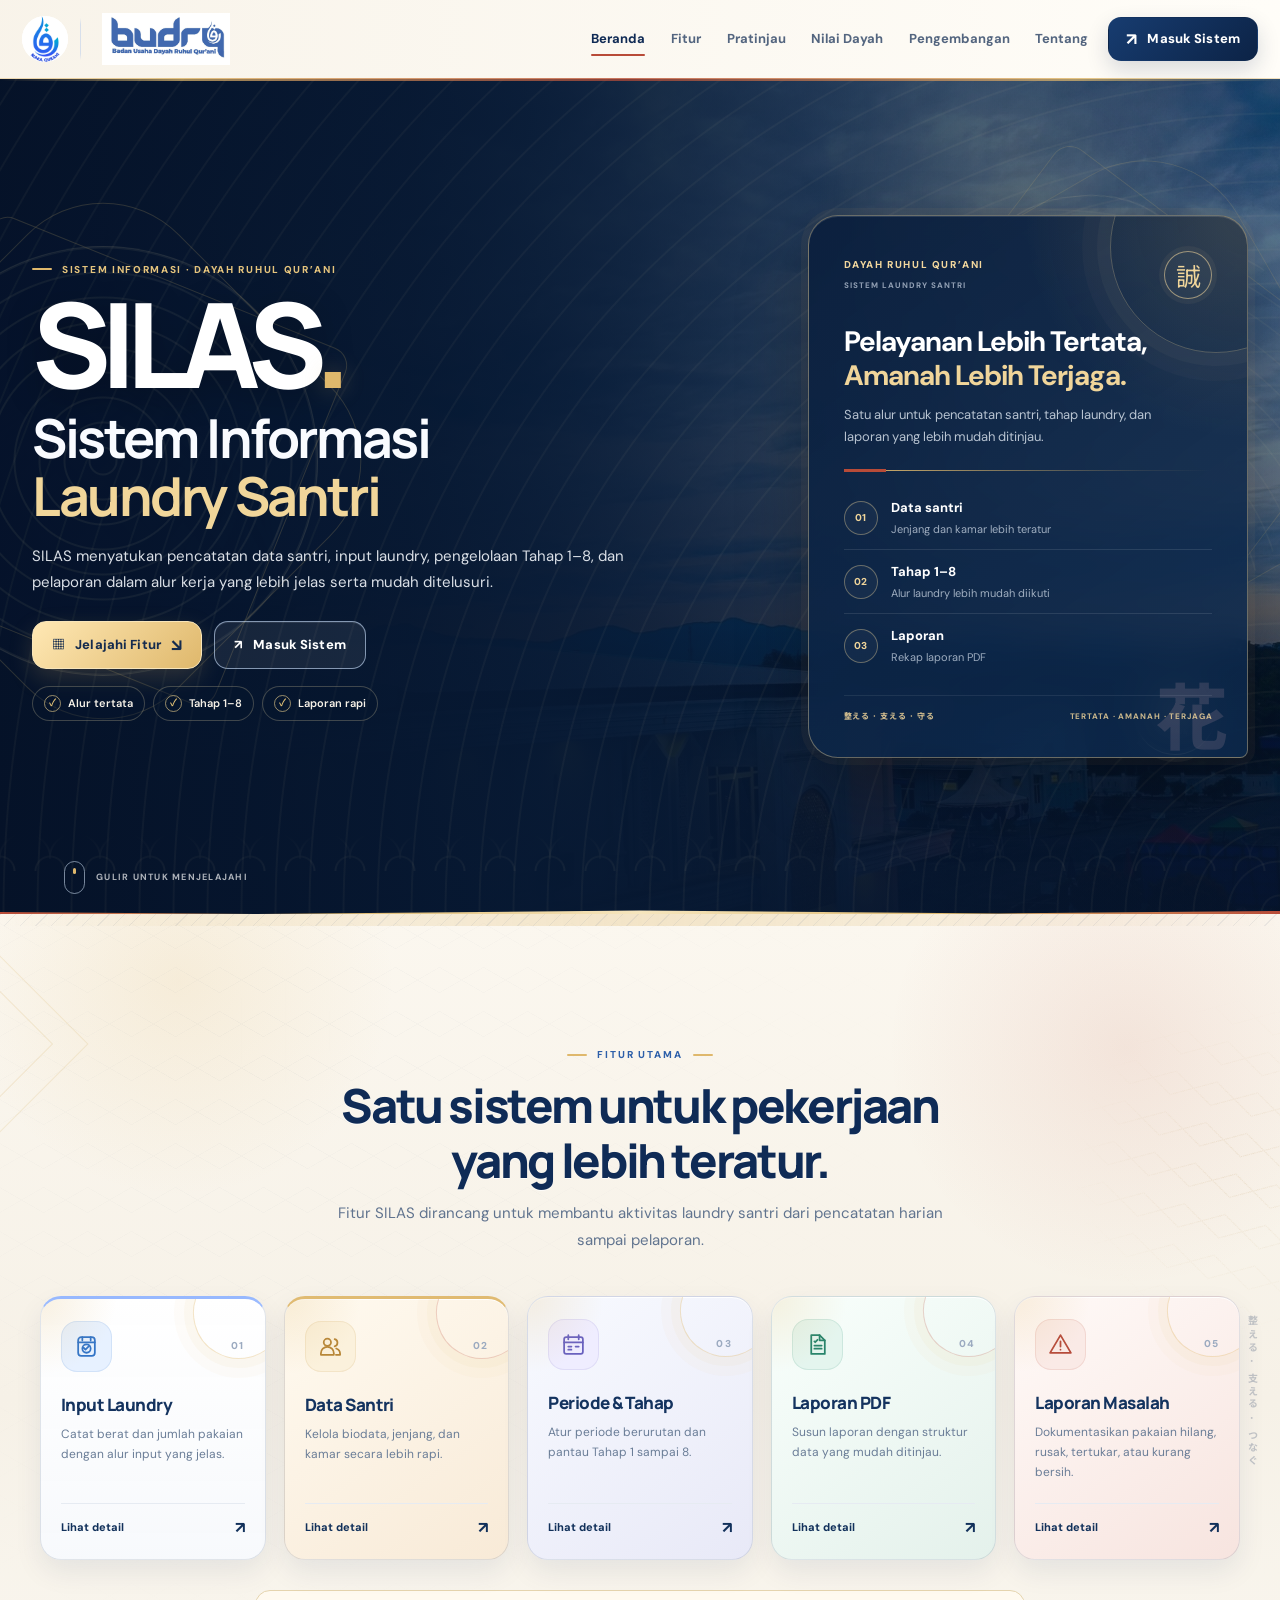
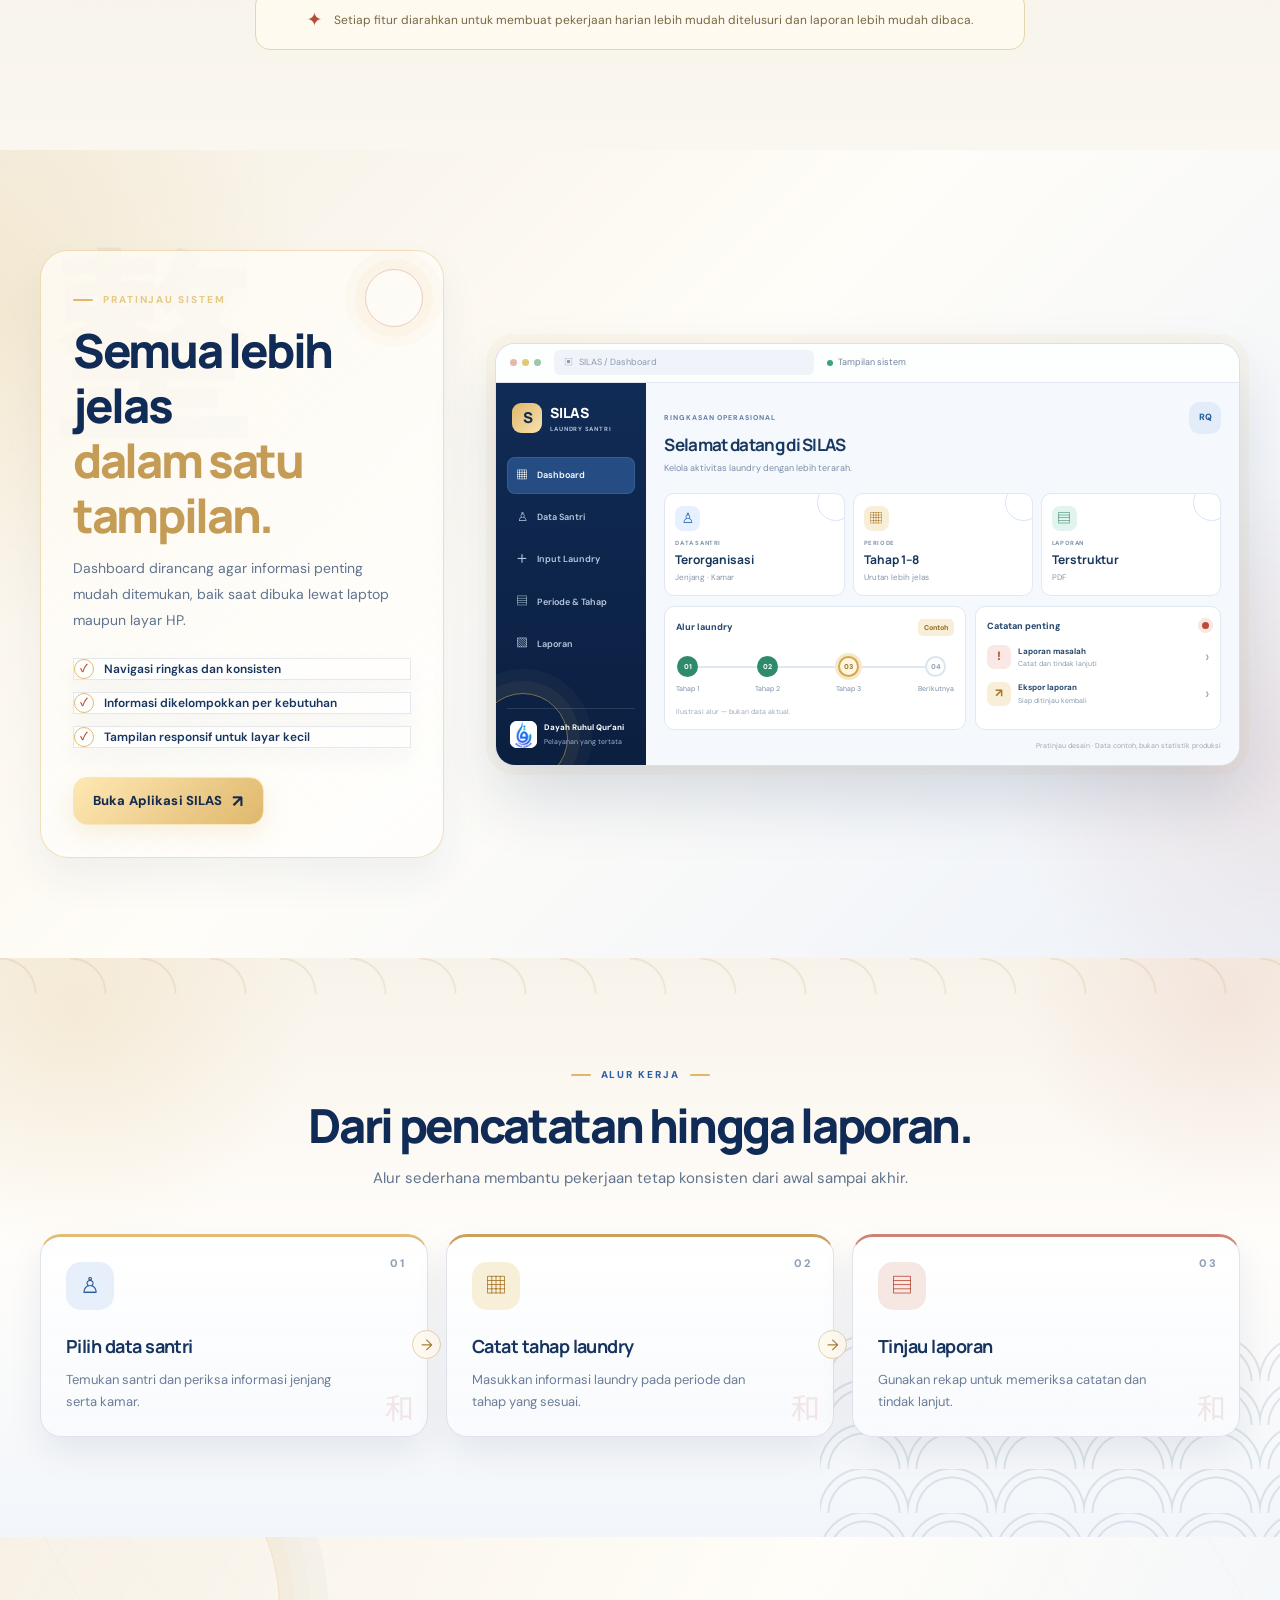
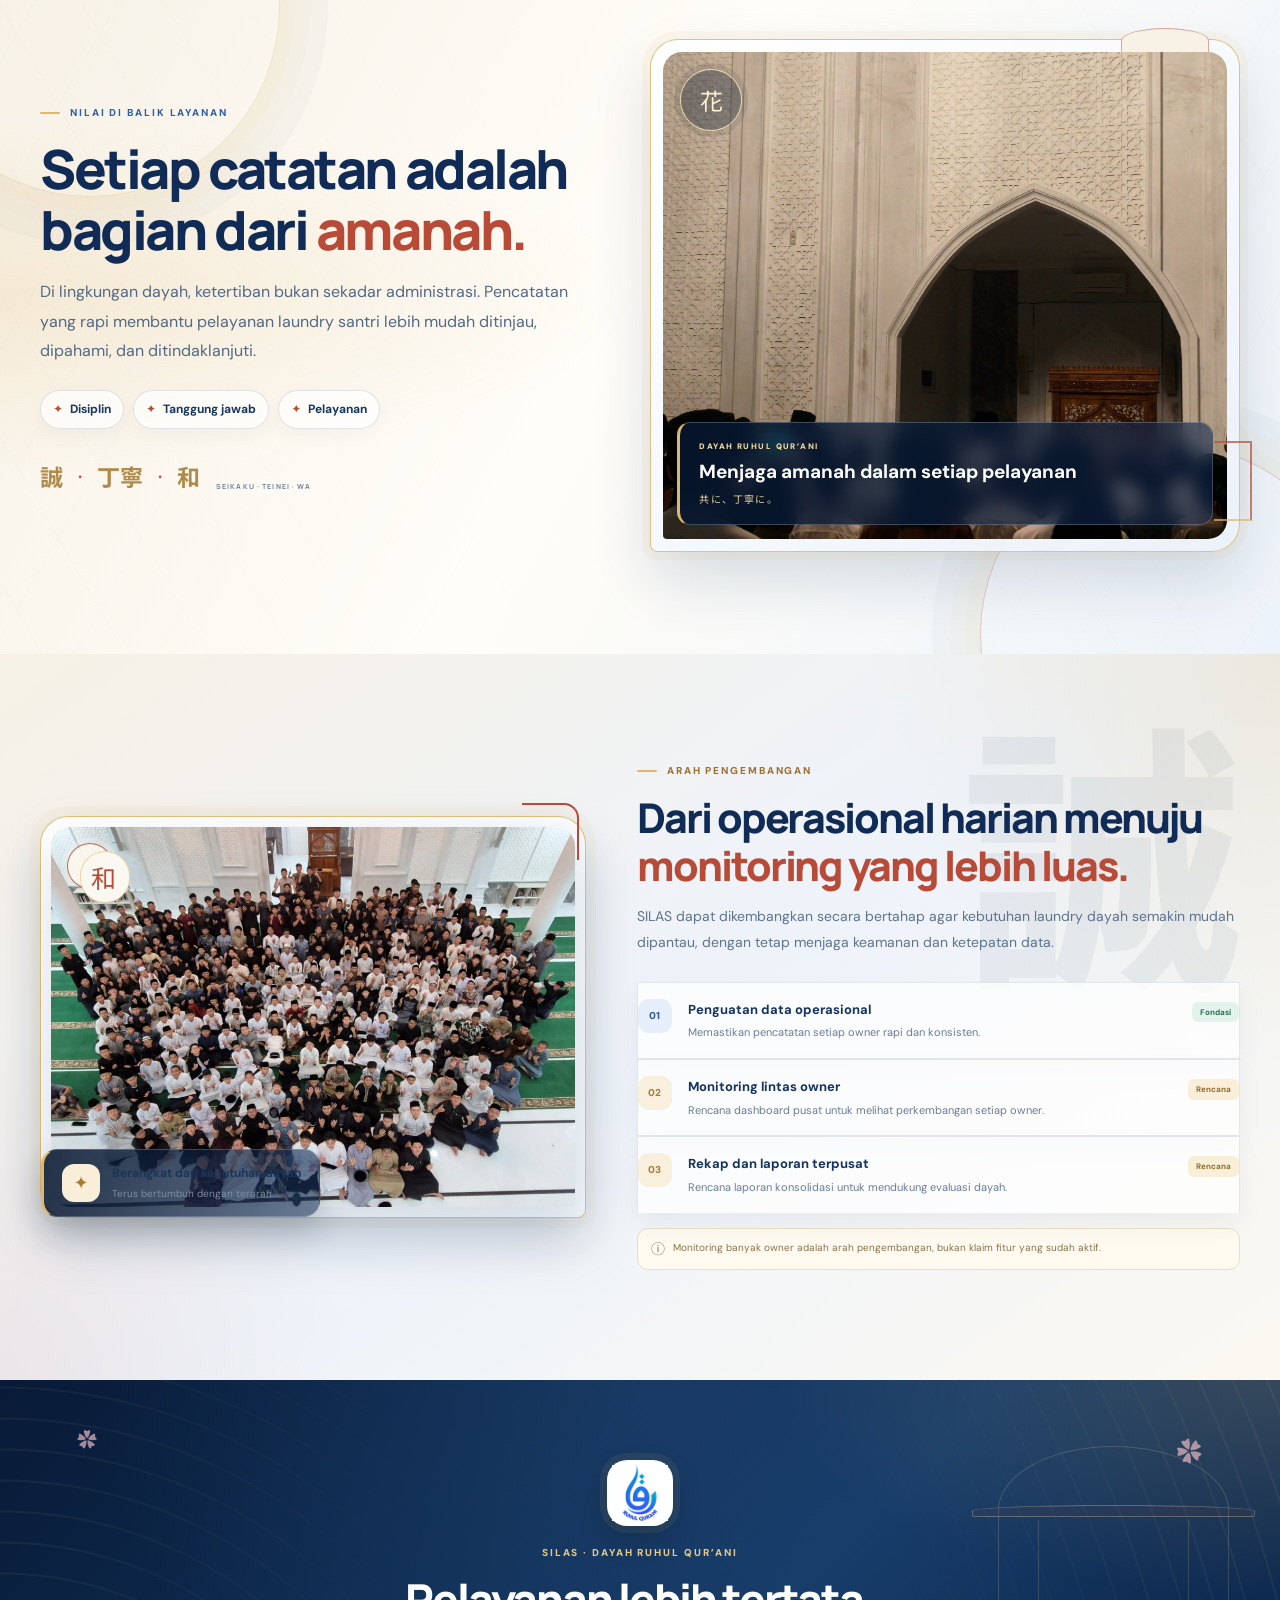
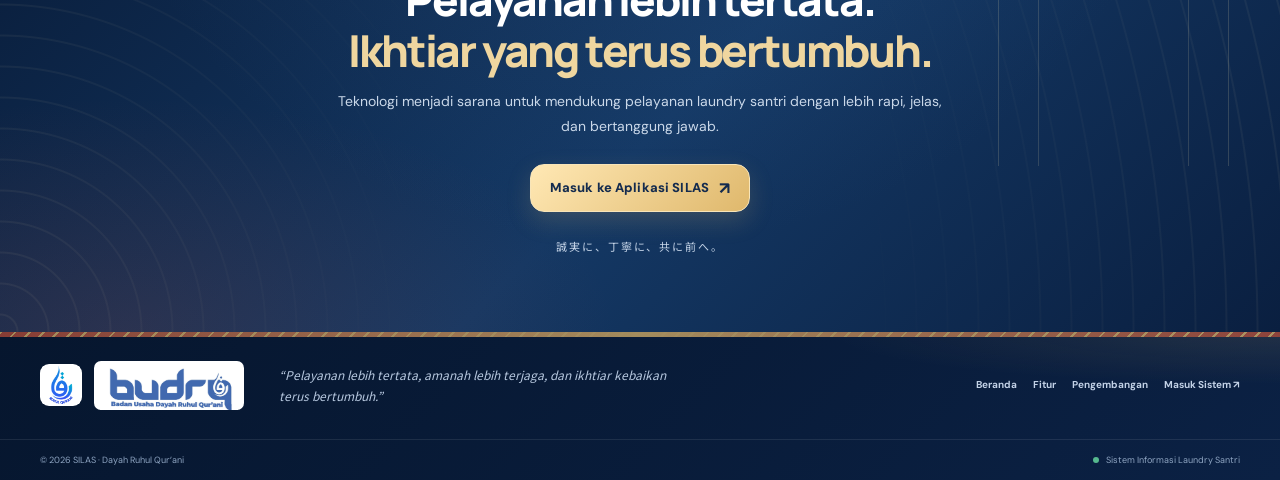
==== commit 11986440: "Add files via upload" ====
--- a/landing.html
+++ b/landing.html
@@ -105,7 +105,7 @@
             </div>
             <div class="hero-panel-point">
               <span class="hero-point-number">03</span>
-              <span><strong>Laporan</strong><small>Rekap PDF dan Excel</small></span>
+              <span><strong>Laporan</strong><small>Rekap laporan PDF</small></span>
             </div>
           </div>
 
@@ -148,7 +148,7 @@
           </article>
           <article class="feature-card feature-green reveal" style="--reveal-delay:210ms">
             <div class="feature-card-top"><span class="feature-icon" aria-hidden="true"><svg viewBox="0 0 24 24"><path d="M6 3h8l5 5v13H6z"/><path d="M14 3v5h5M9 13h7m-7 3h7"/><path d="m9 9 .8.8L12 7.5"/></svg></span><span class="feature-number">04</span></div>
-            <h3>Laporan PDF / Excel</h3><p>Susun laporan dengan struktur data yang mudah ditinjau.</p>
+            <h3>Laporan PDF</h3><p>Susun laporan dengan struktur data yang mudah ditinjau.</p>
             <button class="feature-detail" type="button" data-feature="laporan">Lihat detail <span aria-hidden="true">↗</span></button>
           </article>
           <article class="feature-card feature-red reveal" style="--reveal-delay:280ms">
@@ -188,7 +188,7 @@
               <div class="preview-metrics">
                 <div class="preview-metric metric-one"><span class="metric-symbol">♙</span><span class="metric-label">DATA SANTRI</span><strong>Terorganisasi</strong><small>Jenjang · Kamar</small></div>
                 <div class="preview-metric metric-two"><span class="metric-symbol">▦</span><span class="metric-label">PERIODE</span><strong>Tahap 1–8</strong><small>Urutan lebih jelas</small></div>
-                <div class="preview-metric metric-three"><span class="metric-symbol">▤</span><span class="metric-label">LAPORAN</span><strong>Terstruktur</strong><small>PDF · Excel</small></div>
+                <div class="preview-metric metric-three"><span class="metric-symbol">▤</span><span class="metric-label">LAPORAN</span><strong>Terstruktur</strong><small>PDF</small></div>
               </div>
               <div class="preview-bottom-grid">
                 <div class="preview-panel"><div class="panel-heading"><span>Alur laundry</span><span class="panel-chip">Contoh</span></div><div class="stage-rail"><div class="stage-line"></div><div class="stage-item done"><span>01</span><small>Tahap 1</small></div><div class="stage-item done"><span>02</span><small>Tahap 2</small></div><div class="stage-item current"><span>03</span><small>Tahap 3</small></div><div class="stage-item"><span>04</span><small>Berikutnya</small></div></div><p class="panel-footnote">Ilustrasi alur — bukan data aktual.</p></div>
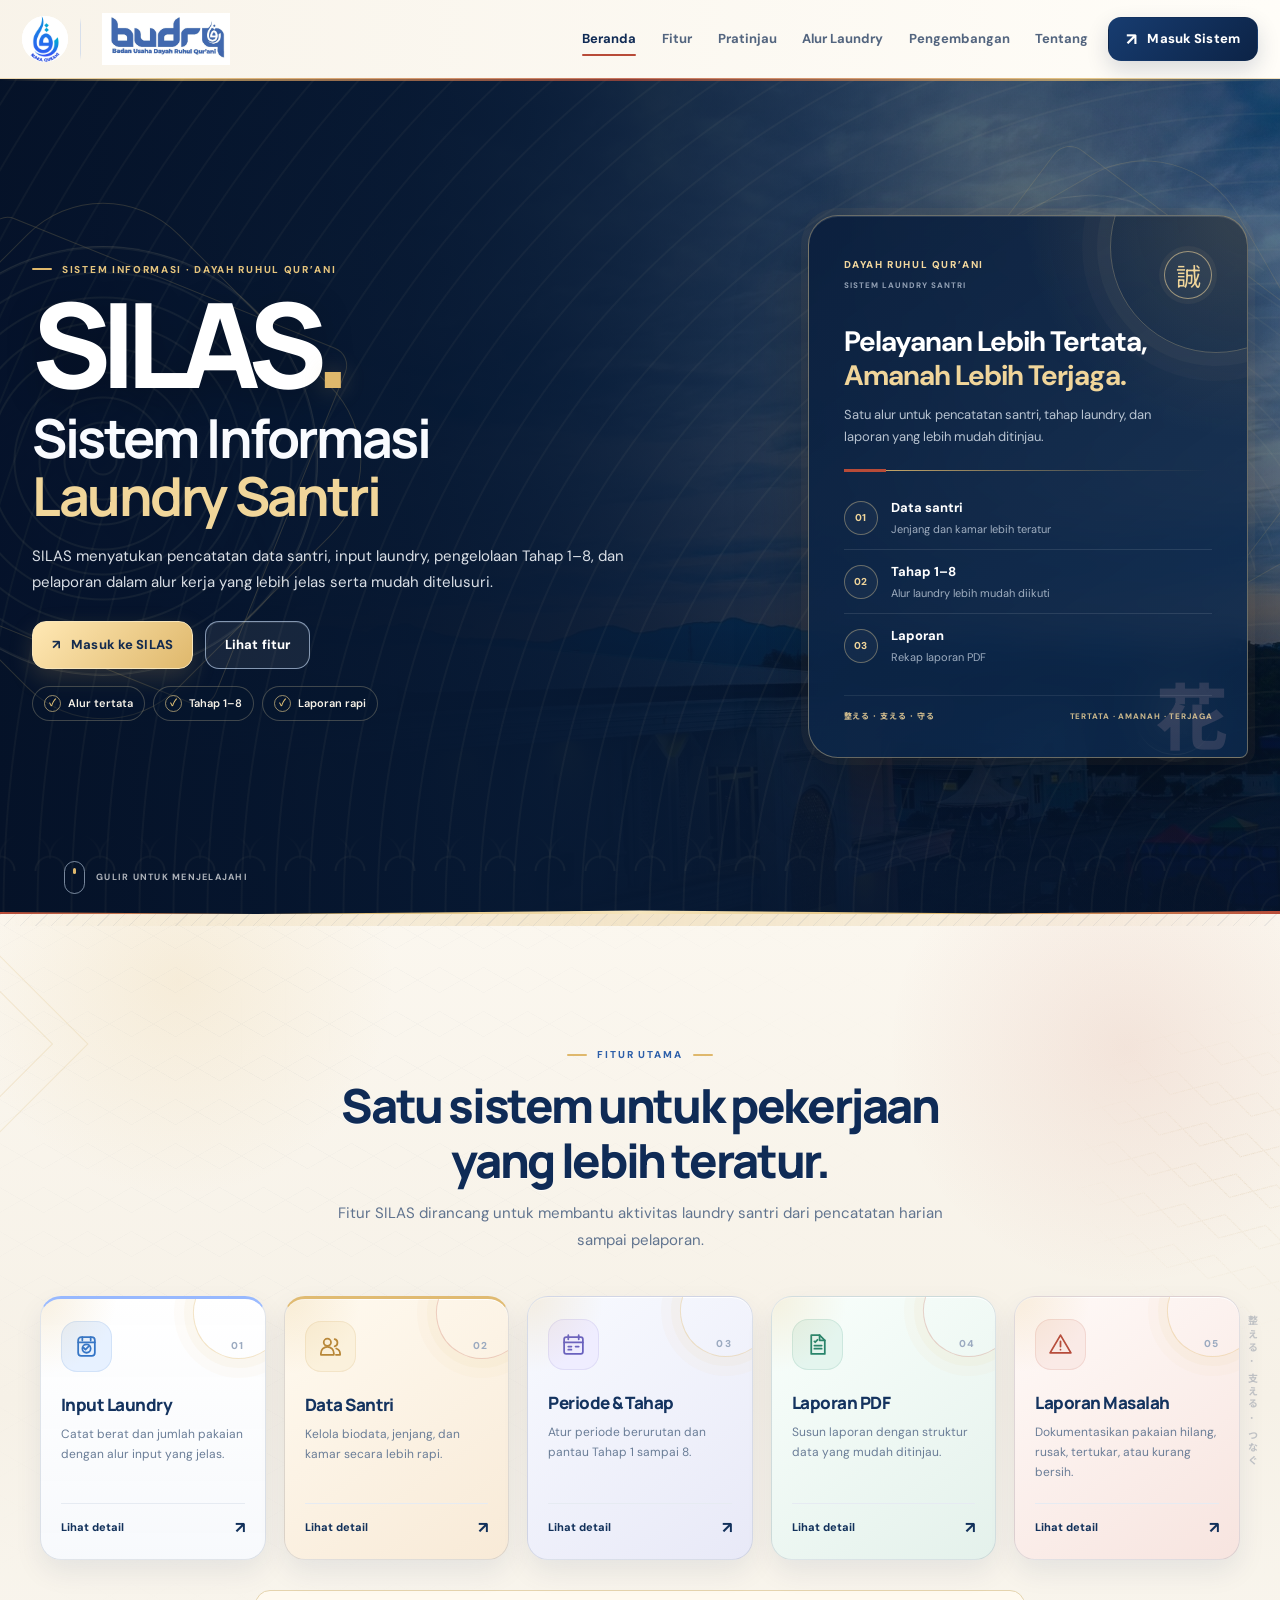
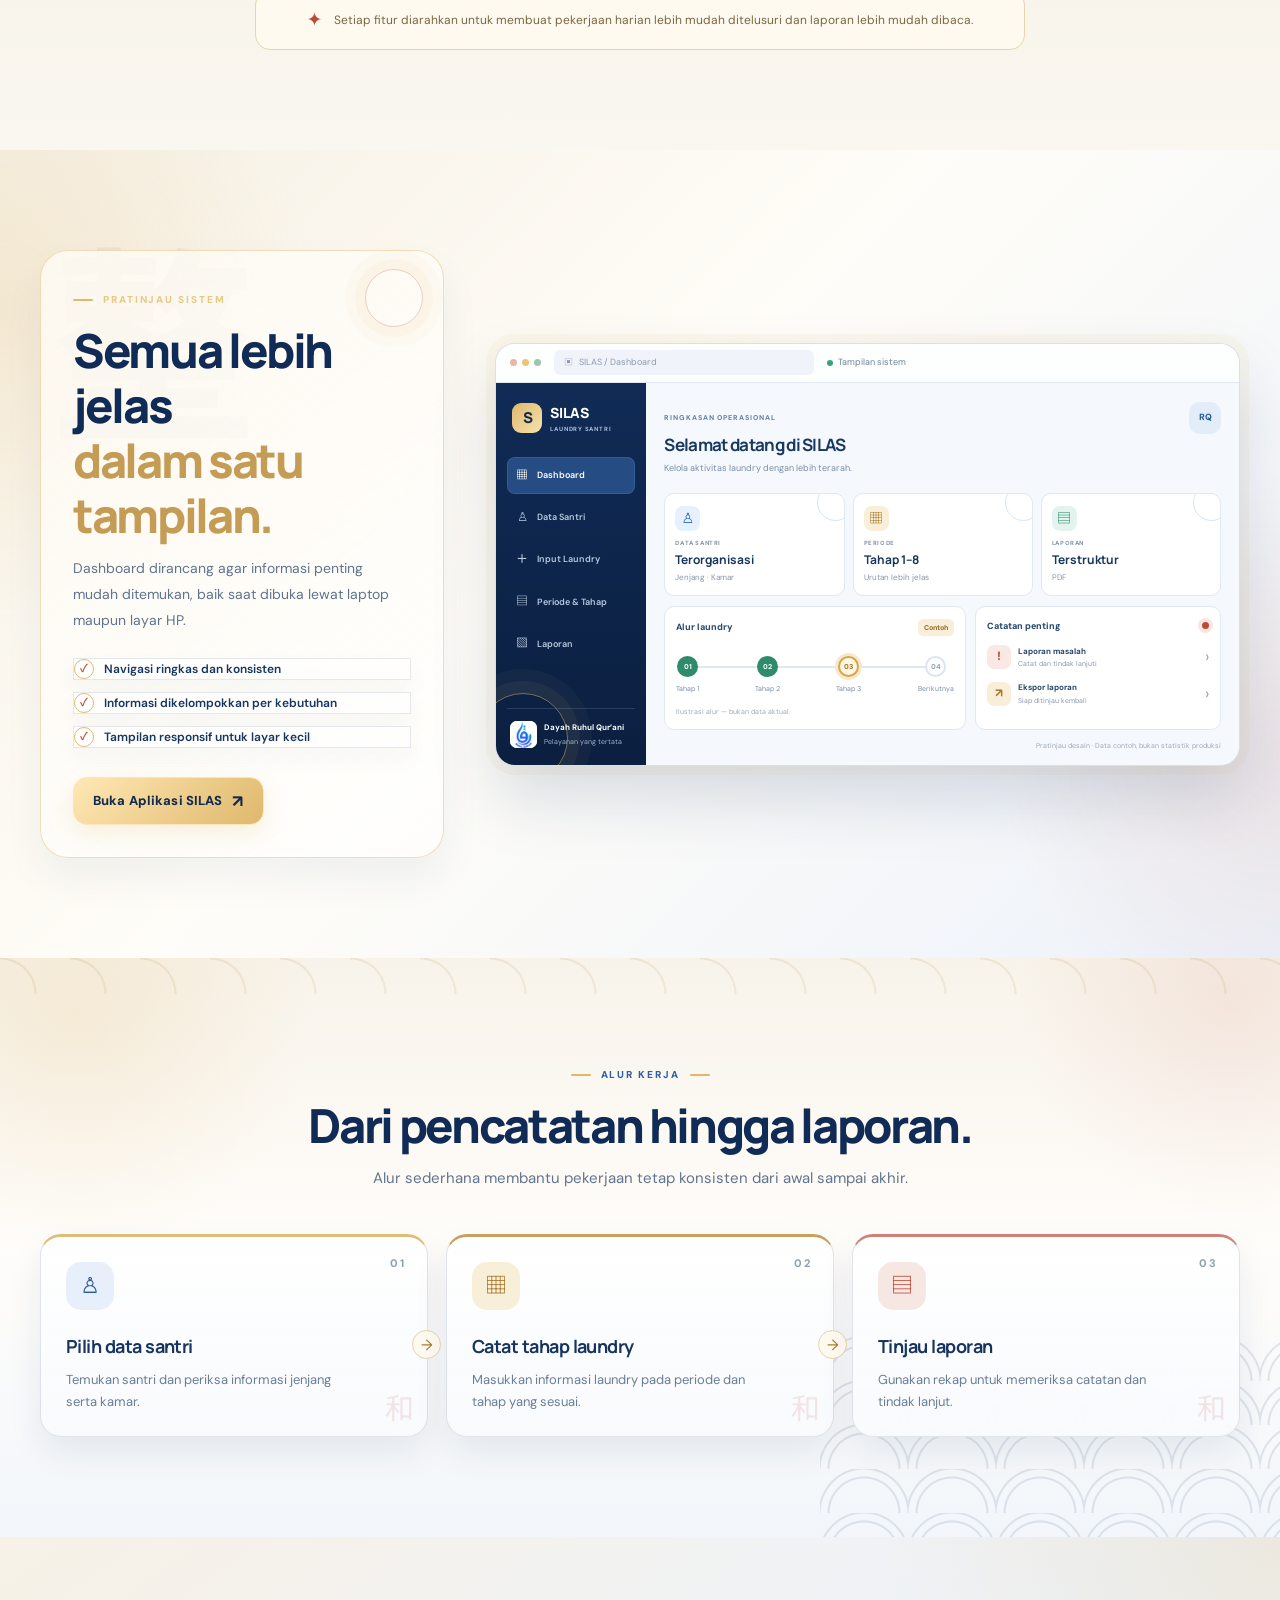
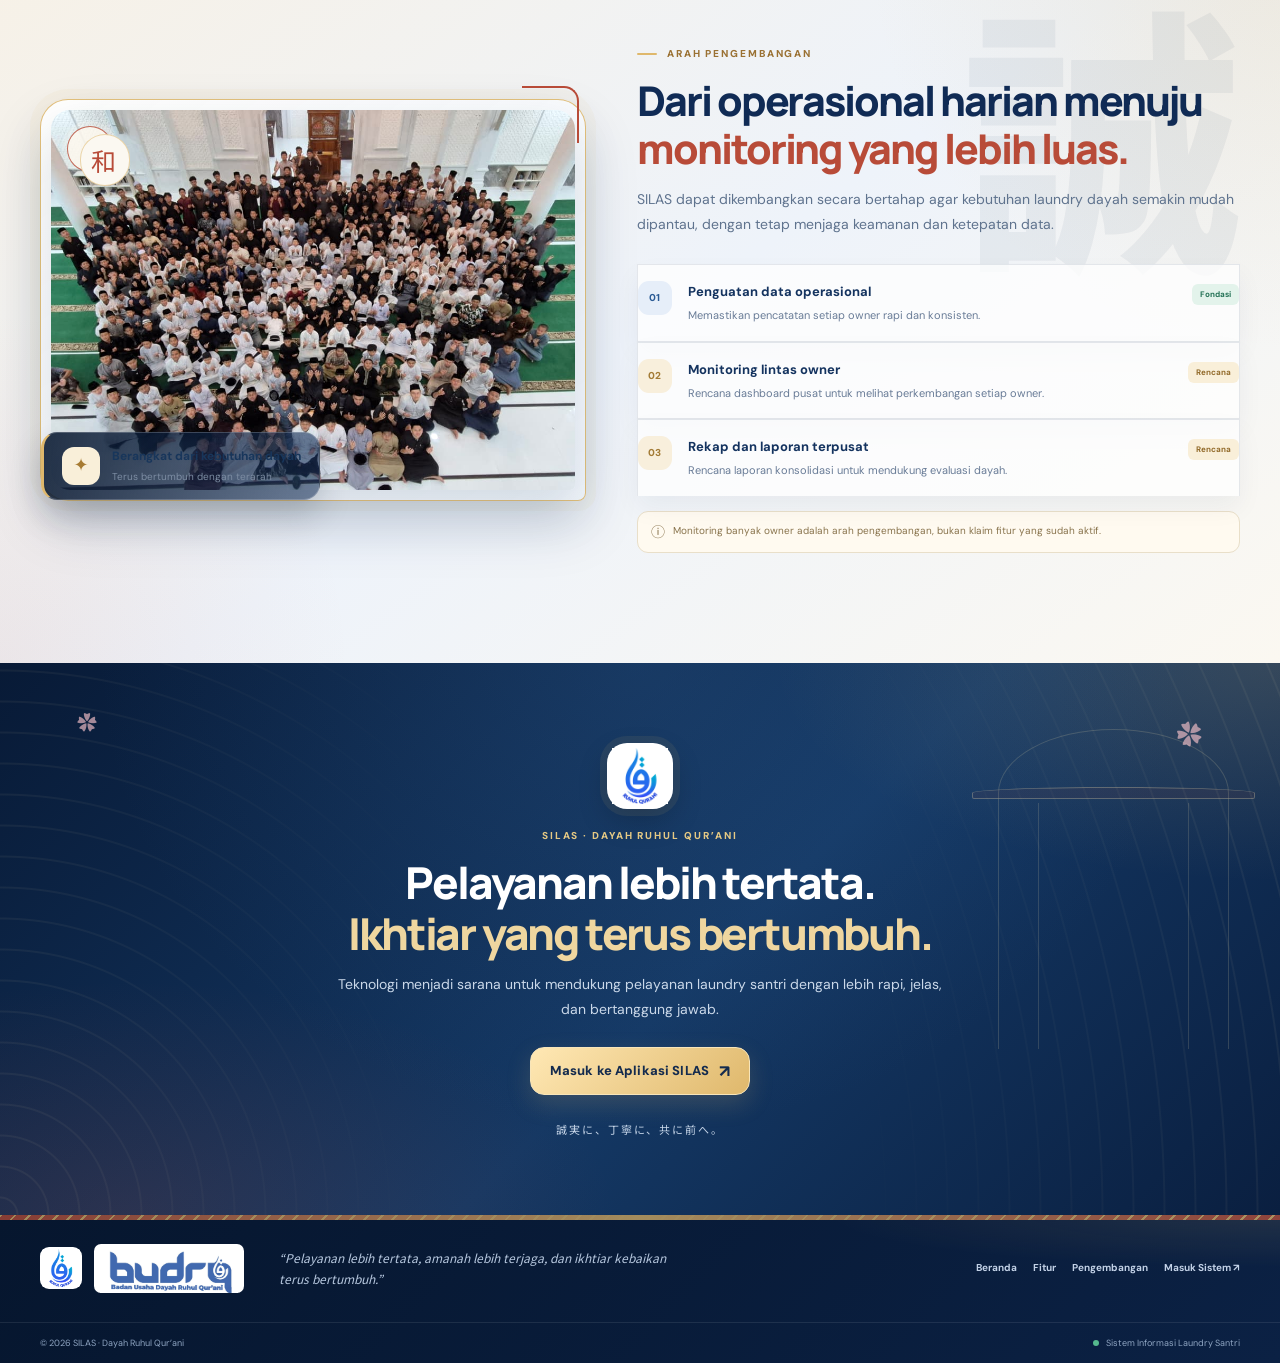
==== commit f95b971c: "Add files via upload" ====
--- a/landing.html
+++ b/landing.html
@@ -10,24 +10,6 @@
   <link rel="stylesheet" href="./landing.css">
 </head>
 <body>
-  <div class="intro-screen" id="introScreen" aria-label="Pembuka SILAS">
-    <div class="intro-japanese-pattern" aria-hidden="true"></div>
-    <div class="intro-sun" aria-hidden="true"></div>
-    <div class="intro-orbit intro-orbit-one" aria-hidden="true"></div>
-    <div class="intro-orbit intro-orbit-two" aria-hidden="true"></div>
-    <div class="intro-emblem">
-      <span class="intro-emblem-ring" aria-hidden="true"></span>
-      <img src="./assets/landing/logo-ruhul-qurani.png" alt="Logo Dayah Ruhul Qur’ani">
-      <span class="intro-emblem-glint" aria-hidden="true"></span>
-    </div>
-    <span class="intro-kicker">DAYAH RUHUL QUR’ANI</span>
-    <h2 class="intro-title">Pelayanan Lebih Tertata</h2>
-    <p class="intro-subtitle">SILAS · Sistem Informasi Laundry Santri</p>
-    <span class="intro-japanese" lang="ja">誠実 · 丁寧 · 責任</span>
-    <div class="intro-loader" aria-hidden="true"><span></span></div>
-    <button class="intro-skip" id="skipIntro" type="button">Lewati pembuka <span aria-hidden="true">↗</span></button>
-  </div>
-  <div class="scroll-progress" id="scrollProgress" aria-hidden="true"></div>
   <header class="site-header" id="siteHeader">
     <div class="header-inner">
       <a class="brand-lockup" href="#beranda" aria-label="SILAS — Beranda">
@@ -40,7 +22,7 @@
         <a class="nav-link active" href="#beranda">Beranda</a>
         <a class="nav-link" href="#fitur">Fitur</a>
         <a class="nav-link" href="#pratinjau">Pratinjau</a>
-        <a class="nav-link" href="#semangat">Nilai Dayah</a>
+        <a class="nav-link" href="#alur">Alur Laundry</a>
         <a class="nav-link" href="#pengembangan">Pengembangan</a>
         <a class="nav-link" href="#tentang">Tentang</a>
         <a class="nav-mobile-cta" href="./sistem.html">Masuk ke SILAS <span aria-hidden="true">↗</span></a>
@@ -71,8 +53,8 @@
           <h1 id="heroTitle">Sistem Informasi<br><em>Laundry Santri</em></h1>
           <p class="hero-description">SILAS menyatukan pencatatan data santri, input laundry, pengelolaan Tahap 1–8, dan pelaporan dalam alur kerja yang lebih jelas serta mudah ditelusuri.</p>
           <div class="hero-actions">
-            <a class="button button-gold" href="#fitur"><span aria-hidden="true">▦</span> Jelajahi Fitur <span class="button-arrow" aria-hidden="true">↘</span></a>
-            <a class="button button-glass" href="./sistem.html"><span aria-hidden="true">↗</span> Masuk Sistem</a>
+            <a class="button button-gold" href="./sistem.html"><span aria-hidden="true">↗</span> Masuk ke SILAS</a>
+            <a class="button button-glass" href="#fitur">Lihat fitur</a>
           </div>
           <div class="hero-assurances" aria-label="Keunggulan SILAS">
             <span><i aria-hidden="true">✓</i> Alur tertata</span>
@@ -217,36 +199,6 @@
       </div>
     </section>
 
-    <section class="section spirit-section" id="semangat" aria-labelledby="spiritTitle">
-      <div class="spirit-pattern spirit-pattern-left" aria-hidden="true"></div>
-      <div class="spirit-pattern spirit-pattern-right" aria-hidden="true"></div>
-      <div class="page-width spirit-layout">
-        <div class="spirit-copy reveal">
-          <span class="eyebrow"><span class="eyebrow-mark"></span> NILAI DI BALIK LAYANAN</span>
-          <h2 id="spiritTitle">Setiap catatan adalah bagian dari <em>amanah.</em></h2>
-          <p>Di lingkungan dayah, ketertiban bukan sekadar administrasi. Pencatatan yang rapi membantu pelayanan laundry santri lebih mudah ditinjau, dipahami, dan ditindaklanjuti.</p>
-          <div class="spirit-values">
-            <span><i aria-hidden="true">✦</i> Disiplin</span>
-            <span><i aria-hidden="true">✦</i> Tanggung jawab</span>
-            <span><i aria-hidden="true">✦</i> Pelayanan</span>
-          </div>
-          <div class="spirit-japanese" lang="ja" aria-label="Ketulusan, ketelitian, dan harmoni">
-            <span>誠</span><i>·</i><span>丁寧</span><i>·</i><span>和</span>
-            <small>SEIKAKU · TEINEI · WA</small>
-          </div>
-        </div>
-        <figure class="spirit-photo-frame reveal">
-          <span class="spirit-photo-ring" aria-hidden="true"></span>
-          <img src="./assets/landing/santri-ibadah.jpg" alt="Santri Dayah Ruhul Qur’ani berdiri dalam saf di dalam masjid" loading="lazy">
-          <figcaption>
-            <span class="spirit-caption-kicker">DAYAH RUHUL QUR’ANI</span>
-            <strong>Menjaga amanah dalam setiap pelayanan</strong>
-            <span class="spirit-caption-jp" lang="ja">共に、丁寧に。</span>
-          </figcaption>
-          <span class="spirit-photo-corner" aria-hidden="true"></span>
-        </figure>
-      </div>
-    </section>
 
     <section class="section vision-section" id="pengembangan" aria-labelledby="visionTitle">
       <div class="page-width vision-layout">
